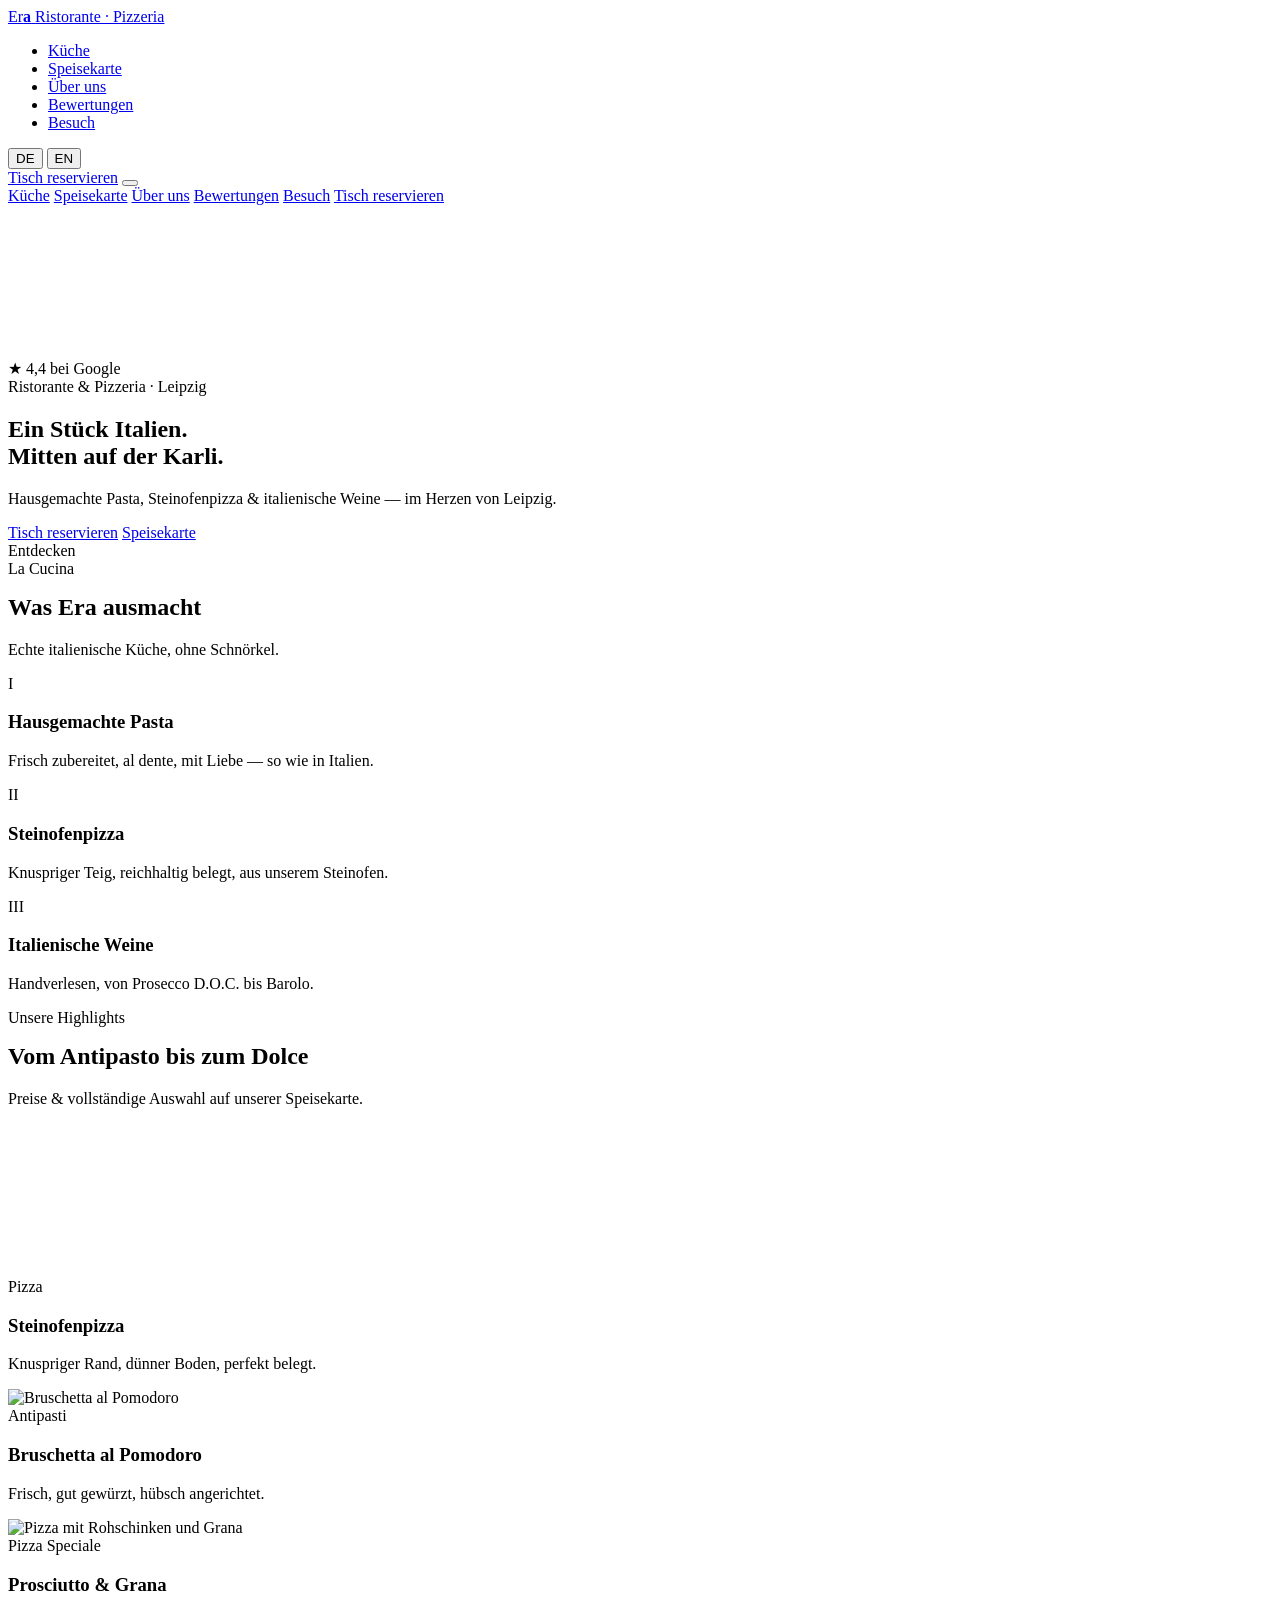
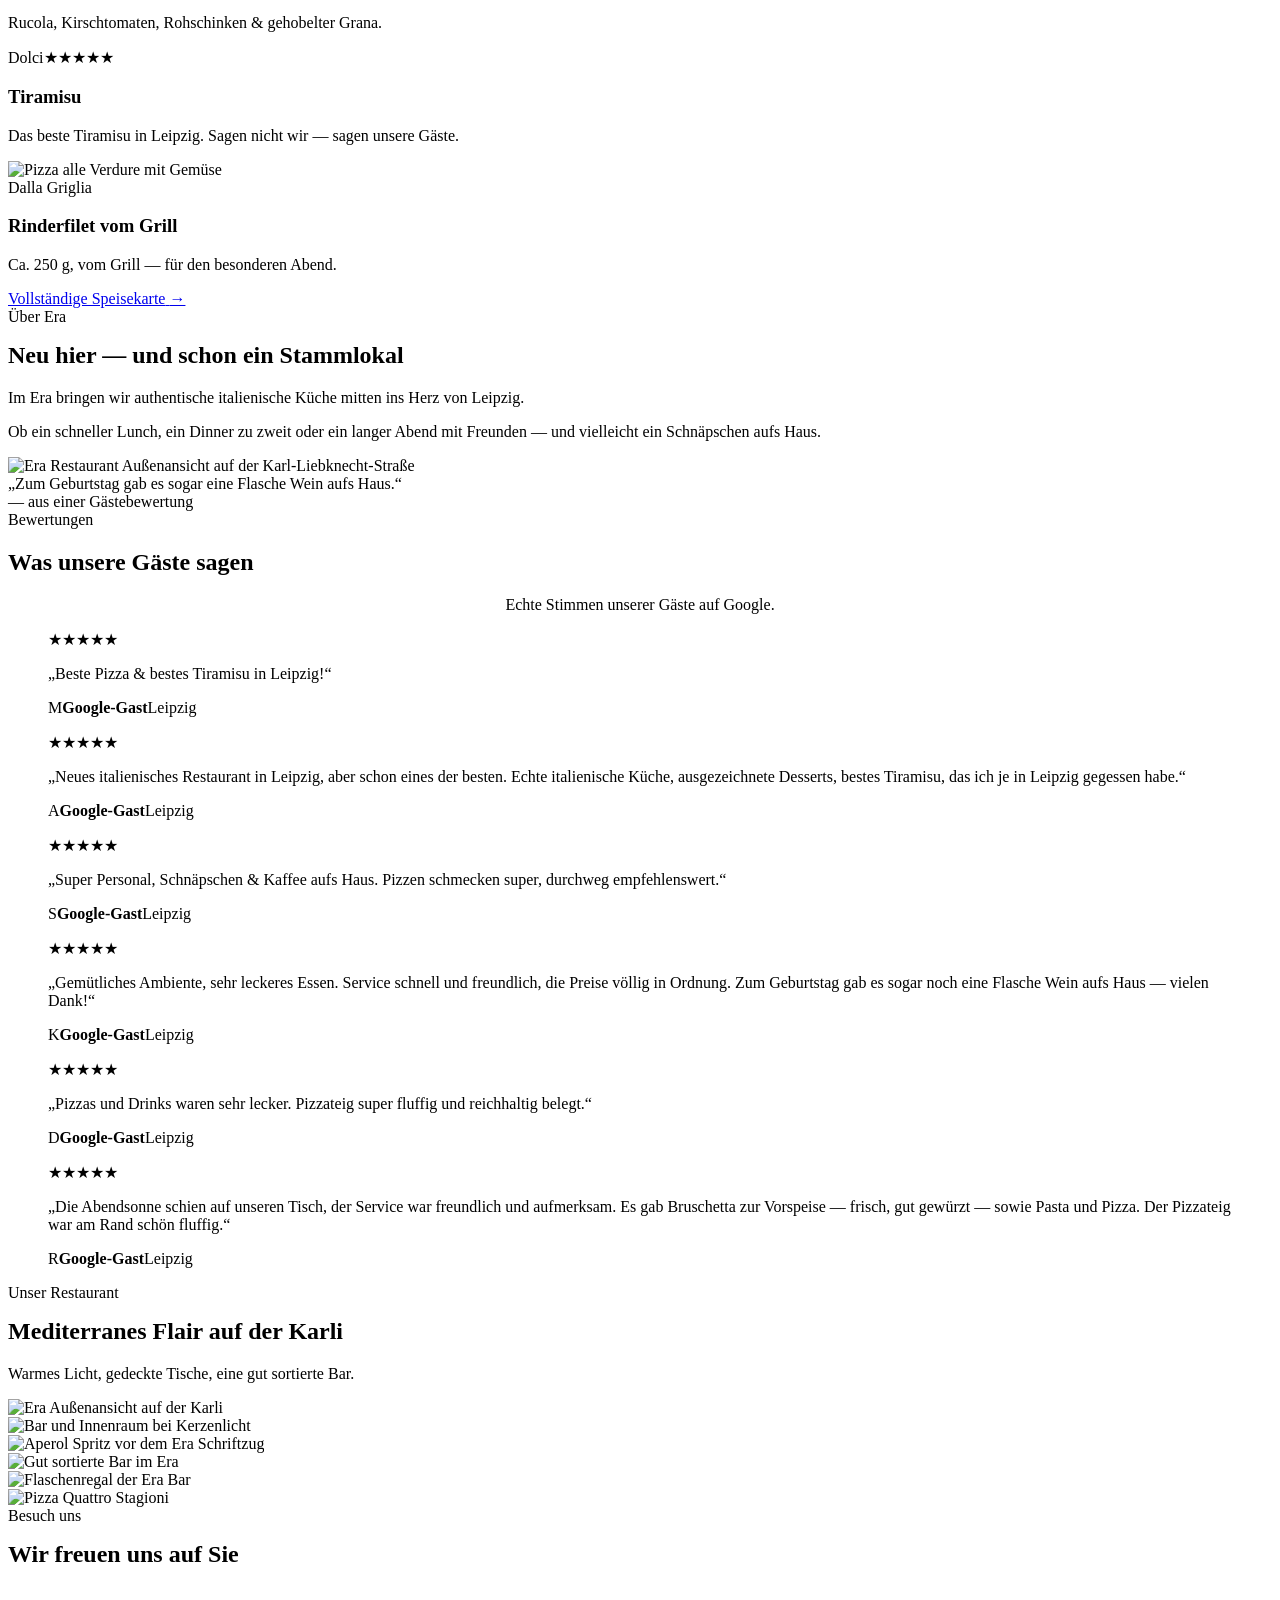
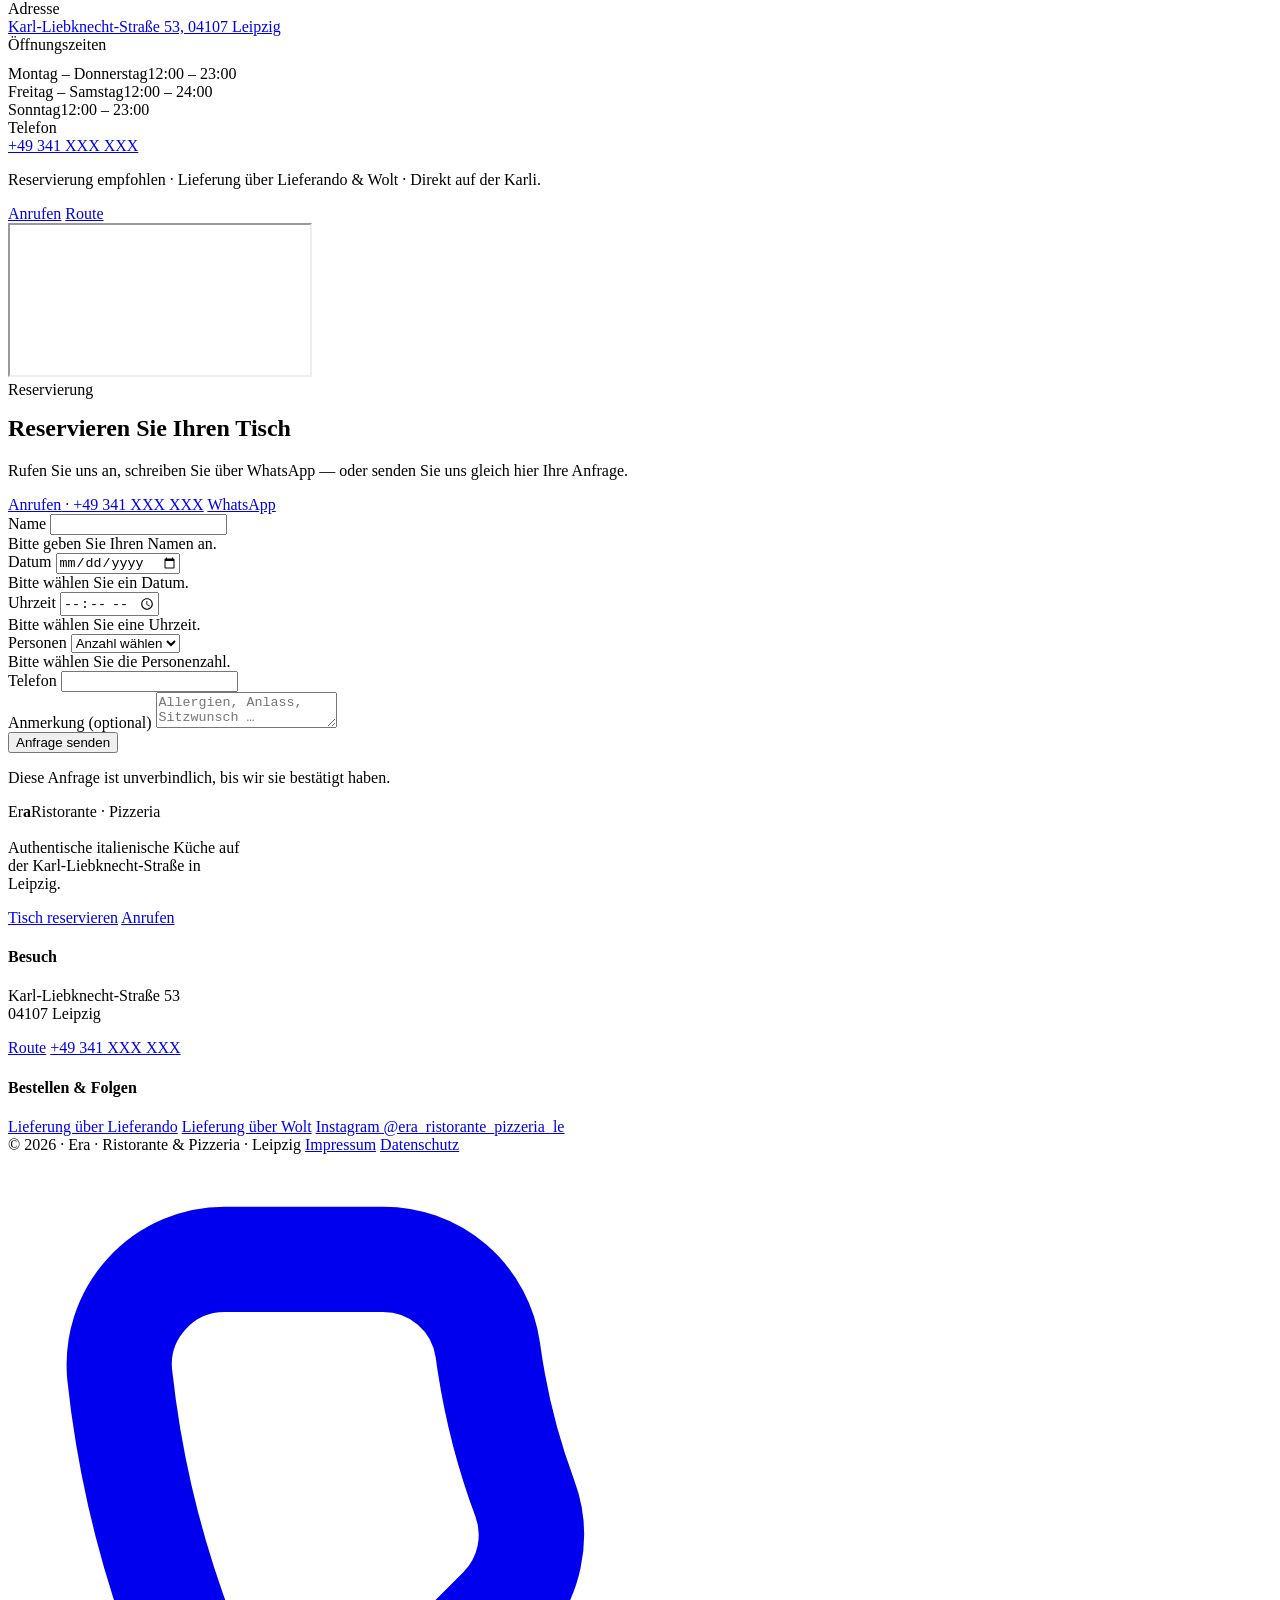
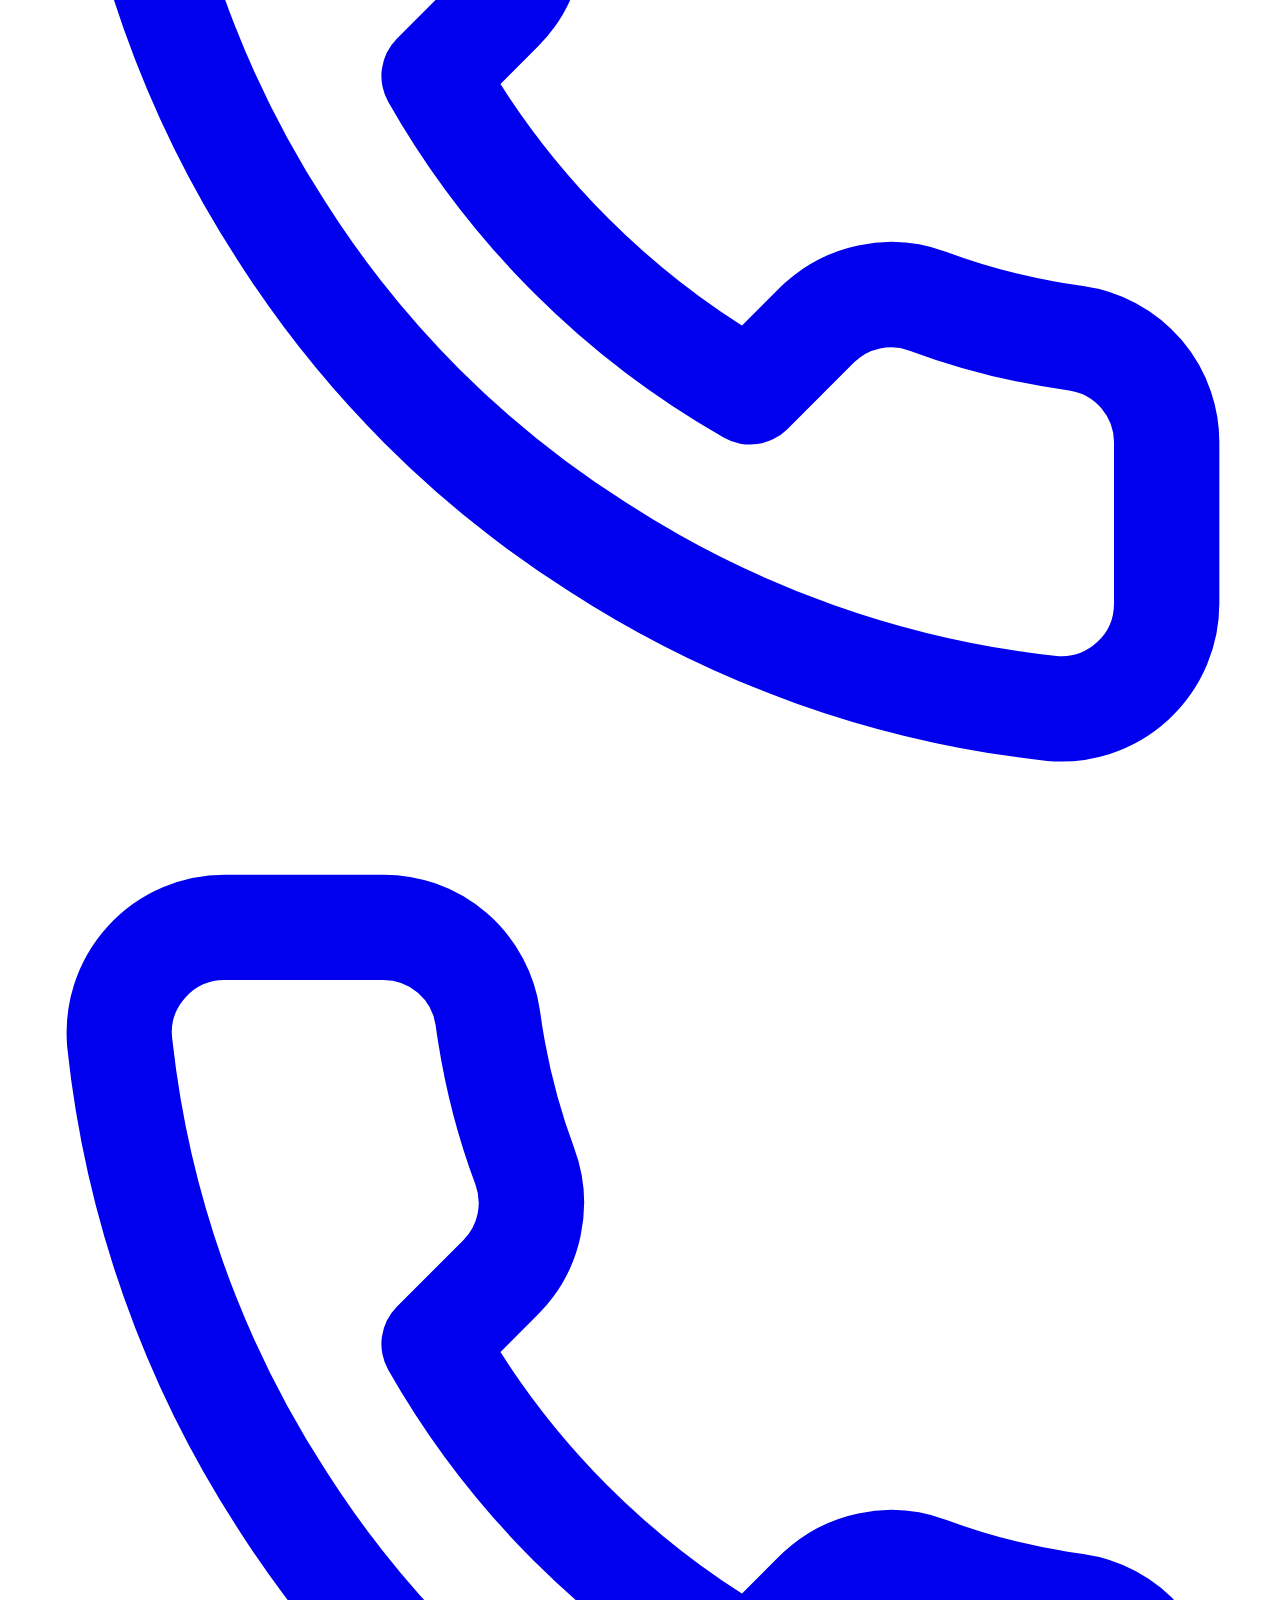
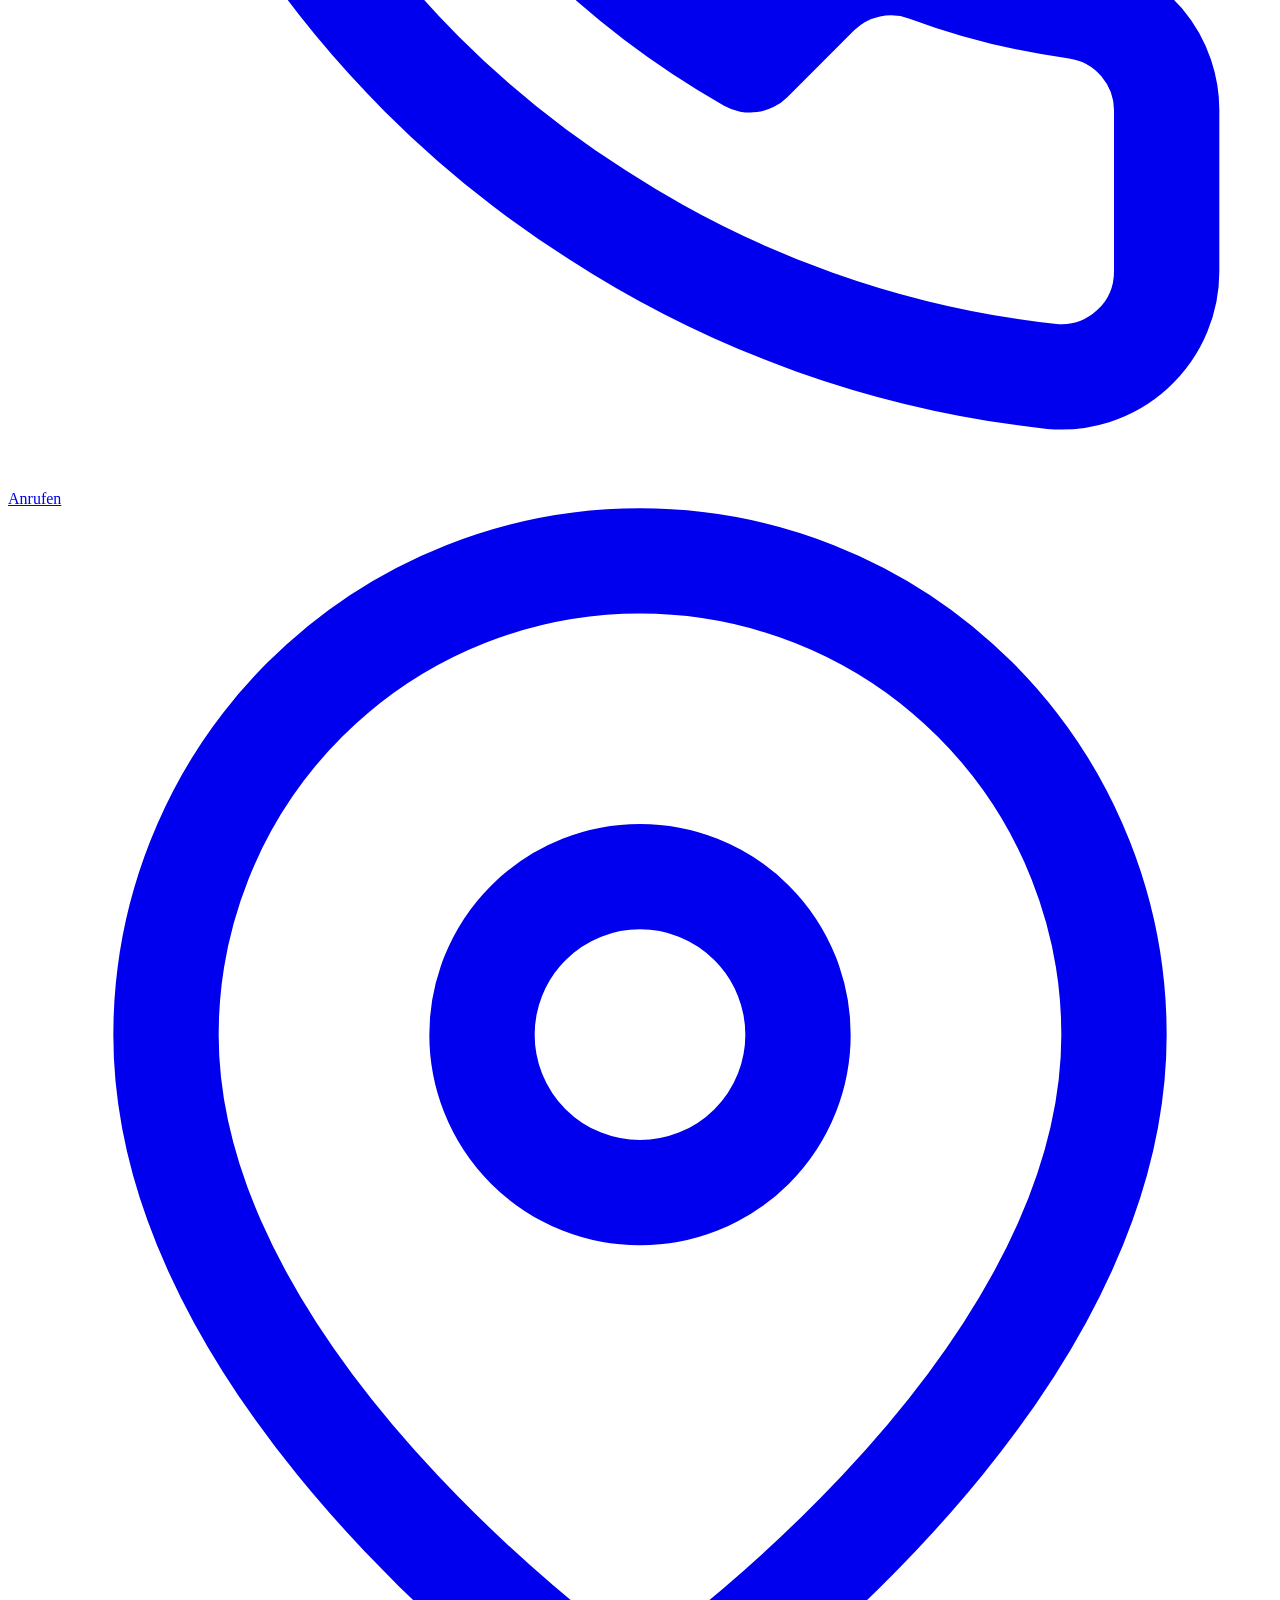
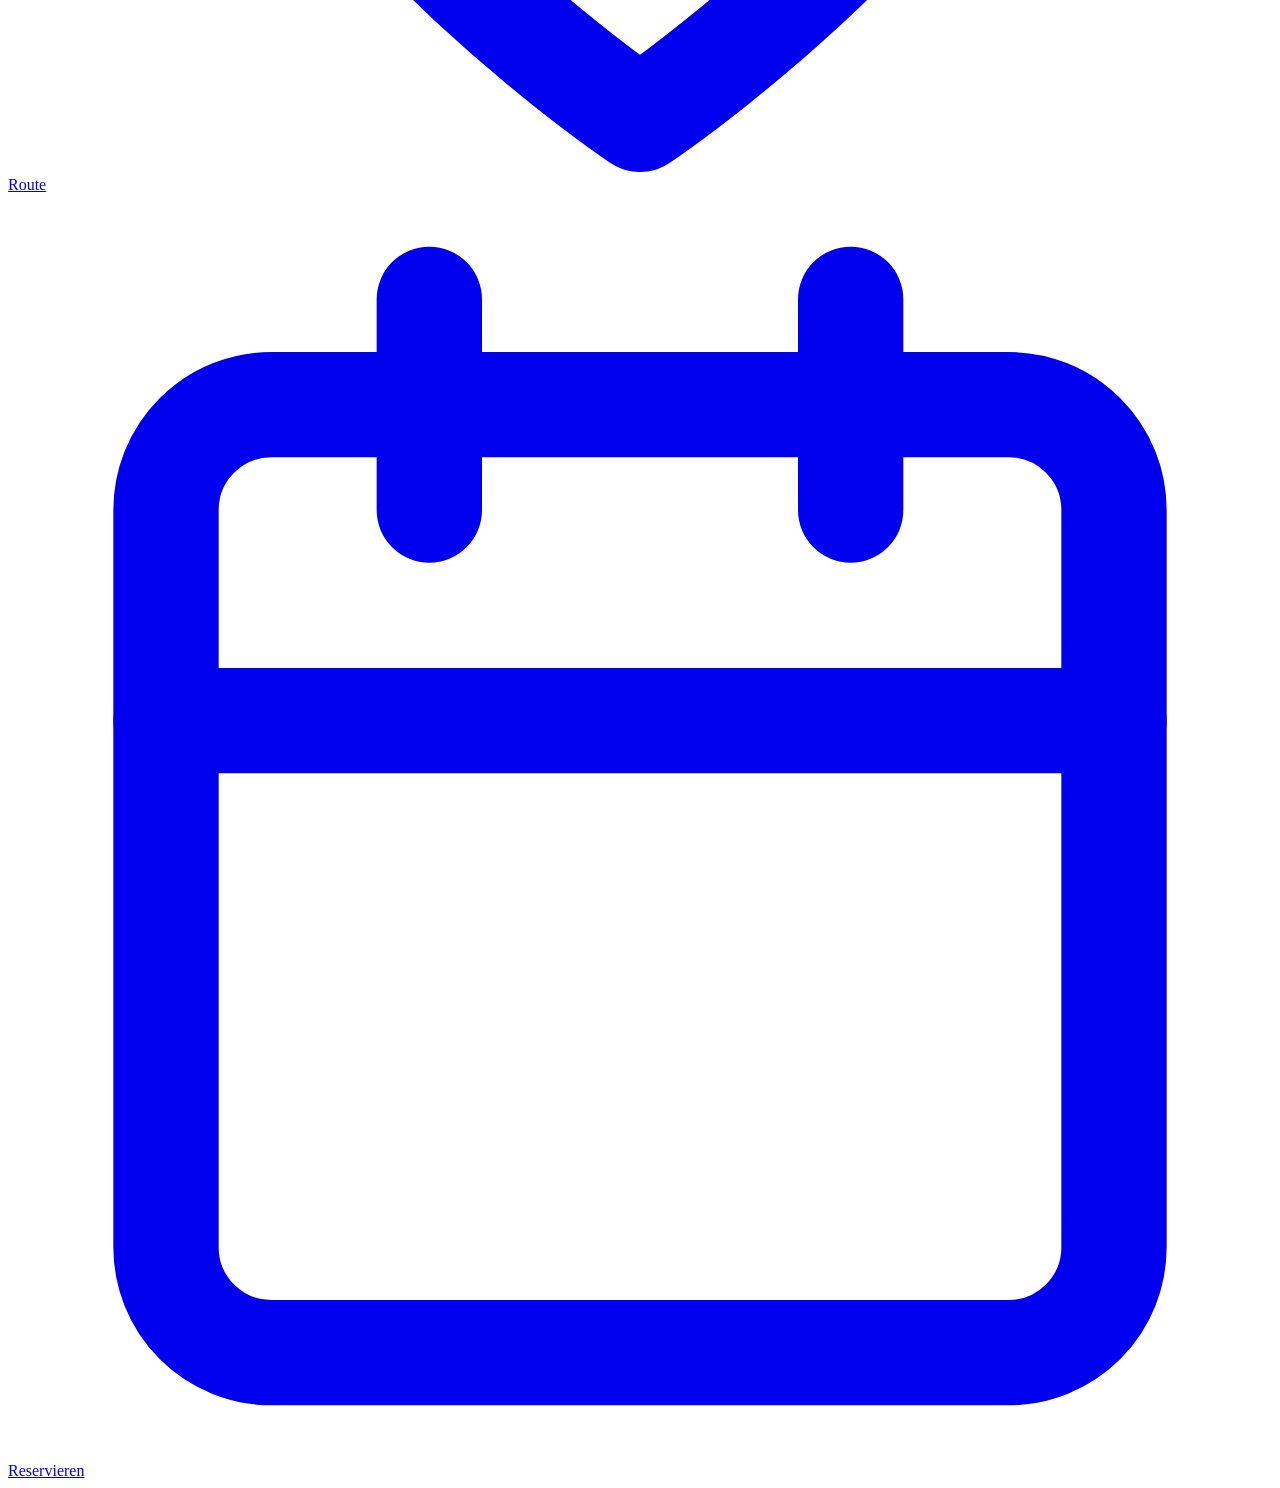
==== index.html @ 5e776ce8 "Add files via upload" ====
<!DOCTYPE html>
<html lang="de">
<head>
<meta charset="UTF-8">
<meta name="viewport" content="width=device-width, initial-scale=1.0">
<title>Era — Ristorante & Pizzeria auf der Karli in Leipzig</title>
<meta name="description" content="Authentische italienische Küche auf der Karl-Liebknecht-Straße in Leipzig. Hausgemachte Pasta, Steinofenpizza, italienische Weine und das beste Tiramisu der Stadt.">
<meta name="keywords" content="Italian Restaurant Leipzig, Pizza Karli Leipzig, Pasta Leipzig, Tiramisu Leipzig, Era Restaurant Leipzig, Ristorante Karl-Liebknecht-Straße">

<!-- Open Graph -->
<meta property="og:type" content="restaurant">
<meta property="og:title" content="Era — Ristorante & Pizzeria auf der Karli in Leipzig">
<meta property="og:description" content="Hausgemachte Pasta, Steinofenpizza & italienische Weine — im Herzen von Leipzig.">
<meta property="og:image" content="assets/hero-pizza.jpg">
<meta property="og:locale" content="de_DE">
<!-- Twitter -->
<meta name="twitter:card" content="summary_large_image">
<meta name="twitter:title" content="Era — Ristorante & Pizzeria · Leipzig">
<meta name="twitter:description" content="Ein Stück Italien. Mitten auf der Karli.">
<meta name="twitter:image" content="assets/hero-pizza.jpg">

<link rel="preconnect" href="https://fonts.googleapis.com">
<link rel="preconnect" href="https://fonts.gstatic.com" crossorigin>
<link href="https://fonts.googleapis.com/css2?family=Cormorant+Garamond:ital,wght@0,400;0,500;0,600;0,700;1,400;1,500;1,600&family=DM+Sans:opsz,wght@9..40,400;9..40,500;9..40,600;9..40,700&display=swap" rel="stylesheet">
<link rel="stylesheet" href="assets/styles.css">

<!-- JSON-LD: Restaurant -->
<script type="application/ld+json">
{
  "@context":"https://schema.org",
  "@type":"Restaurant",
  "name":"Era Restaurant & Pizzeria",
  "servesCuisine":"Italian",
  "image":"assets/hero-pizza.jpg",
  "url":"https://era-restaurant-leipzig.de",
  "address":{
    "@type":"PostalAddress",
    "streetAddress":"Karl-Liebknecht-Straße 53",
    "addressLocality":"Leipzig",
    "postalCode":"04107",
    "addressCountry":"DE"
  },
  "telephone":"+49341XXXXXX",
  "priceRange":"€€"
}
</script>
<!-- TODO: add verified "openingHours" and exact "telephone" to JSON-LD once confirmed -->
</head>
<body>

<!-- ============================ HEADER ============================ -->
<header class="header">
  <a href="#top" class="brand" aria-label="Era — Ristorante & Pizzeria">
    <span class="name">Er<b>a</b></span>
    <span class="sub">Ristorante &middot; Pizzeria</span>
  </a>
  <nav class="nav" aria-label="Hauptnavigation">
    <ul class="nav-links">
      <li><a href="#cucina" data-i18n="nav.kueche">Küche</a></li>
      <li><a href="#highlights" data-i18n="nav.menu">Speisekarte</a></li>
      <li><a href="#about" data-i18n="nav.about">Über uns</a></li>
      <li><a href="#reviews" data-i18n="nav.reviews">Bewertungen</a></li>
      <li><a href="#visit" data-i18n="nav.visit">Besuch</a></li>
    </ul>
  </nav>
  <div class="header-actions">
    <div class="lang-toggle" role="group" aria-label="Sprache / Language">
      <button data-lang="de">DE</button>
      <button data-lang="en">EN</button>
    </div>
    <a href="#reserve" class="btn btn-gold" data-i18n="cta.reserve">Tisch reservieren</a>
    <button class="hamburger" aria-label="Menü öffnen"><span></span><span></span><span></span></button>
  </div>
</header>

<!-- Mobile menu -->
<div class="mobile-menu" id="mobileMenu">
  <a href="#cucina" data-i18n="nav.kueche">Küche</a>
  <a href="#highlights" data-i18n="nav.menu">Speisekarte</a>
  <a href="#about" data-i18n="nav.about">Über uns</a>
  <a href="#reviews" data-i18n="nav.reviews">Bewertungen</a>
  <a href="#visit" data-i18n="nav.visit">Besuch</a>
  <a href="#reserve" class="btn btn-gold mm-cta" data-i18n="cta.reserve">Tisch reservieren</a>
</div>

<!-- ============================ HERO ============================ -->
<section class="hero" id="top">
  <div class="hero-bg"><video src="assets/hero-pizza.mp4" poster="assets/hero-pizza.jpg" autoplay muted loop playsinline preload="auto" aria-label="Steinofenpizza und Wein bei Kerzenlicht im Era Leipzig"></video></div>
  <!-- VERIFY: insert exact Google review count from Maps listing before showing it -->
  <div class="rating-pill"><span class="stars">★</span> <span data-i18n="rating">4,4 bei Google</span></div>
  <div class="hero-inner">
    <span class="eyebrow" data-i18n="hero.eyebrow">Ristorante &amp; Pizzeria · Leipzig</span>
    <h1 data-i18n="hero.title">Ein Stück Italien.<br>Mitten auf der <span class="gold">Karli</span>.</h1>
    <p class="hero-sub" data-i18n="hero.sub">Hausgemachte Pasta, Steinofenpizza &amp; italienische Weine — im Herzen von Leipzig.</p>
    <div class="hero-cta">
      <a href="#reserve" class="btn btn-primary" data-i18n="cta.reserve">Tisch reservieren</a>
      <a href="#highlights" class="btn btn-ghost"><span data-i18n="cta.menu">Speisekarte</span></a>
    </div>
  </div>
  <div class="scroll-hint"><span data-i18n="scroll">Entdecken</span><span class="line"></span></div>
</section>

<!-- ============================ LA CUCINA ============================ -->
<section class="section" id="cucina">
  <div class="wrap">
    <div class="cucina-head">
      <div class="reveal">
        <span class="eyebrow" data-i18n="cucina.eyebrow">La Cucina</span>
        <h2 class="section-title" data-i18n="cucina.title" style="margin-top:1rem;">Was Era ausmacht</h2>
      </div>
      <p class="lead reveal d1" data-i18n="cucina.lead">Echte italienische Küche, ohne Schnörkel.</p>
    </div>
    <div class="pillars">
      <div class="pillar reveal">
        <span class="num">I</span>
        <h3 data-i18n="p1.h">Hausgemachte Pasta</h3>
        <p data-i18n="p1.p">Frisch zubereitet, al dente, mit Liebe — so wie in Italien.</p>
      </div>
      <div class="pillar reveal d1">
        <span class="num">II</span>
        <h3 data-i18n="p2.h">Steinofenpizza</h3>
        <p data-i18n="p2.p">Knuspriger Teig, reichhaltig belegt, aus unserem Steinofen.</p>
      </div>
      <div class="pillar reveal d2">
        <span class="num">III</span>
        <h3 data-i18n="p3.h">Italienische Weine</h3>
        <p data-i18n="p3.p">Handverlesen, von Prosecco D.O.C. bis Barolo.</p>
      </div>
    </div>
  </div>
</section>

<!-- ============================ HIGHLIGHTS ============================ -->
<section class="section dark" id="highlights">
  <div class="wrap">
    <div class="cucina-head">
      <div class="reveal">
        <span class="eyebrow" data-i18n="hl.eyebrow">Unsere Highlights</span>
        <h2 class="section-title" data-i18n="hl.title" style="margin-top:1rem;">Vom Antipasto bis zum Dolce</h2>
      </div>
      <p class="lead reveal d1" data-i18n="hl.note">Preise &amp; vollständige Auswahl auf unserer Speisekarte.</p>
    </div>

    <div class="hl-grid">
      <!-- Feature: stone-oven pizza -->
      <article class="dish feature reveal">
        <video src="assets/pizza-tablecloth.mp4" poster="assets/pizza-tablecloth.jpg" autoplay muted loop playsinline preload="auto" aria-label="Steinofenpizza mit Kirschtomaten"></video>
        <div class="dish-text">
          <span class="tag" data-i18n="d3.t">Pizza</span>
          <h3 data-i18n="d3.h">Steinofenpizza</h3>
          <p data-i18n="d3.p">Knuspriger Rand, dünner Boden, perfekt belegt.</p>
        </div>
      </article>

      <article class="dish reveal">
        <img src="assets/bruschetta.jpg" alt="Bruschetta al Pomodoro" loading="lazy">
        <div class="dish-text">
          <span class="tag" data-i18n="d1.t">Antipasti</span>
          <h3 data-i18n="d1.h">Bruschetta al Pomodoro</h3>
          <p data-i18n="d1.p">Frisch, gut gewürzt, hübsch angerichtet.</p>
        </div>
      </article>

      <article class="dish reveal d1">
        <img src="assets/pizza-prosciutto.jpg" alt="Pizza mit Rohschinken und Grana" loading="lazy">
        <div class="dish-text">
          <span class="tag" data-i18n="d4.t">Pizza Speciale</span>
          <h3 data-i18n="d4.h">Prosciutto &amp; Grana</h3>
          <p data-i18n="d4.p">Rucola, Kirschtomaten, Rohschinken &amp; gehobelter Grana.</p>
        </div>
      </article>

      <!-- Signature: Tiramisu (no photo — editorial card) -->
      <article class="dish signature reveal">
        <div class="sig-top"><span data-i18n="d5.t">Dolci</span><span class="sig-stars">★★★★★</span></div>
        <div>
          <h3 data-i18n="d5.h">Tiramisu</h3>
          <p data-i18n="d5.p">Das beste Tiramisu in Leipzig. Sagen nicht wir — sagen unsere Gäste.</p>
        </div>
      </article>

      <article class="dish reveal d1">
        <img src="assets/pizza-verdure.jpg" alt="Pizza alle Verdure mit Gemüse" loading="lazy">
        <div class="dish-text">
          <span class="tag" data-i18n="d2.t">Dalla Griglia</span>
          <h3 data-i18n="d2.h">Rinderfilet vom Grill</h3>
          <p data-i18n="d2.p">Ca. 250 g, vom Grill — für den besonderen Abend.</p>
        </div>
      </article>
    </div>
    <!-- TODO: replace pizza-verdure image with a real grilled beef-fillet photo for the "Rinderfilet" card -->

    <div class="hl-foot reveal">
      <a href="https://era-restaurant-leipzig.de/speisekarte" target="_blank" rel="noopener noreferrer" class="btn btn-gold">
        <span data-i18n="cta.fullmenu">Vollständige Speisekarte</span>
        <span class="arrow">→</span>
      </a>
    </div>
  </div>
</section>

<!-- ============================ ABOUT ============================ -->
<section class="section olive" id="about">
  <div class="wrap">
    <div class="about-grid">
      <div class="about-copy">
        <span class="eyebrow reveal" data-i18n="about.eyebrow">Über Era</span>
        <h2 class="section-title reveal d1" data-i18n="about.title" style="margin-top:1rem;">Neu hier — und schon ein Stammlokal</h2>
        <p class="first reveal d1" data-i18n="about.p1">Im Era bringen wir authentische italienische Küche mitten ins Herz von Leipzig.</p>
        <p class="reveal d2" data-i18n="about.p2">Ob ein schneller Lunch, ein Dinner zu zweit oder ein langer Abend mit Freunden — und vielleicht ein Schnäpschen aufs Haus.</p>
      </div>
      <div class="about-media reveal d1">
        <img src="assets/facade.jpg" alt="Era Restaurant Außenansicht auf der Karl-Liebknecht-Straße">
        <div class="about-quote">
          <div class="q" data-i18n="about.q">„Zum Geburtstag gab es sogar eine Flasche Wein aufs Haus.“</div>
          <div class="by" data-i18n="about.qby">— aus einer Gästebewertung</div>
        </div>
      </div>
    </div>
  </div>
</section>
<!-- TODO: replace About story with real founder/owner story if client provides one -->

<!-- ============================ REVIEWS ============================ -->
<section class="section" id="reviews">
  <div class="wrap">
    <div class="reviews-head">
      <span class="eyebrow center reveal" data-i18n="rev.eyebrow">Bewertungen</span>
      <h2 class="section-title reveal d1" data-i18n="rev.title">Was unsere Gäste sagen</h2>
      <p class="lead reveal d1" style="text-align:center" data-i18n="rev.lead">Echte Stimmen unserer Gäste auf Google.</p>
    </div>
    <!-- All review text is REAL (from Google research). Do not paraphrase. -->
    <div class="reviews-grid">
      <figure class="review reveal">
        <div class="stars">★★★★★</div>
        <p>„Beste Pizza &amp; bestes Tiramisu in Leipzig!“</p>
        <figcaption class="who"><span class="dot">M</span><span class="meta"><b>Google-Gast</b>Leipzig</span></figcaption>
      </figure>
      <figure class="review reveal d1">
        <div class="stars">★★★★★</div>
        <p>„Neues italienisches Restaurant in Leipzig, aber schon eines der besten. Echte italienische Küche, ausgezeichnete Desserts, bestes Tiramisu, das ich je in Leipzig gegessen habe.“</p>
        <figcaption class="who"><span class="dot">A</span><span class="meta"><b>Google-Gast</b>Leipzig</span></figcaption>
      </figure>
      <figure class="review reveal d2">
        <div class="stars">★★★★★</div>
        <p>„Super Personal, Schnäpschen &amp; Kaffee aufs Haus. Pizzen schmecken super, durchweg empfehlenswert.“</p>
        <figcaption class="who"><span class="dot">S</span><span class="meta"><b>Google-Gast</b>Leipzig</span></figcaption>
      </figure>
      <figure class="review reveal">
        <div class="stars">★★★★★</div>
        <p>„Gemütliches Ambiente, sehr leckeres Essen. Service schnell und freundlich, die Preise völlig in Ordnung. Zum Geburtstag gab es sogar noch eine Flasche Wein aufs Haus — vielen Dank!“</p>
        <figcaption class="who"><span class="dot">K</span><span class="meta"><b>Google-Gast</b>Leipzig</span></figcaption>
      </figure>
      <figure class="review reveal d1">
        <div class="stars">★★★★★</div>
        <p>„Pizzas und Drinks waren sehr lecker. Pizzateig super fluffig und reichhaltig belegt.“</p>
        <figcaption class="who"><span class="dot">D</span><span class="meta"><b>Google-Gast</b>Leipzig</span></figcaption>
      </figure>
      <figure class="review reveal d2">
        <div class="stars">★★★★★</div>
        <p>„Die Abendsonne schien auf unseren Tisch, der Service war freundlich und aufmerksam. Es gab Bruschetta zur Vorspeise — frisch, gut gewürzt — sowie Pasta und Pizza. Der Pizzateig war am Rand schön fluffig.“</p>
        <figcaption class="who"><span class="dot">R</span><span class="meta"><b>Google-Gast</b>Leipzig</span></figcaption>
      </figure>
    </div>
  </div>
</section>

<!-- ============================ GALLERY ============================ -->
<section class="section dark" id="gallery">
  <div class="wrap">
    <div class="gallery-head">
      <div class="reveal">
        <span class="eyebrow" data-i18n="gal.eyebrow">Unser Restaurant</span>
        <h2 class="section-title" data-i18n="gal.title" style="margin-top:1rem;">Mediterranes Flair auf der Karli</h2>
      </div>
      <p class="lead reveal d1" data-i18n="gal.lead">Warmes Licht, gedeckte Tische, eine gut sortierte Bar.</p>
    </div>
    <div class="gallery reveal">
      <div class="gphoto g-h2"><img src="assets/facade.jpg" alt="Era Außenansicht auf der Karli" loading="lazy"></div>
      <div class="gphoto g-w2"><img src="assets/interior-wide.jpg" alt="Bar und Innenraum bei Kerzenlicht" loading="lazy"></div>
      <div class="gphoto"><img src="assets/aperol-era.jpg" alt="Aperol Spritz vor dem Era Schriftzug" loading="lazy"></div>
      <div class="gphoto"><img src="assets/bar-front.jpg" alt="Gut sortierte Bar im Era" loading="lazy"></div>
      <div class="gphoto g-w2"><img src="assets/bar-angle.jpg" alt="Flaschenregal der Era Bar" loading="lazy"></div>
      <div class="gphoto"><img src="assets/pizza-quattro.jpg" alt="Pizza Quattro Stagioni" loading="lazy"></div>
    </div>
  </div>
</section>

<!-- ============================ VISIT ============================ -->
<section class="section olive" id="visit">
  <div class="wrap">
    <div class="visit-grid">
      <div class="visit-info">
        <span class="eyebrow reveal" data-i18n="visit.eyebrow">Besuch uns</span>
        <h2 class="section-title reveal d1" data-i18n="visit.title" style="margin:1rem 0 2rem;">Wir freuen uns auf Sie</h2>

        <div class="row reveal">
          <div class="label" data-i18n="visit.addr">Adresse</div>
          <div class="val"><a href="https://www.google.com/maps/dir/?api=1&destination=Era+Restaurant+Karl-Liebknecht-Stra%C3%9Fe+53+04107+Leipzig" target="_blank" rel="noopener noreferrer">Karl-Liebknecht-Straße 53, 04107 Leipzig</a></div>
        </div>

        <div class="row reveal">
          <div class="label" data-i18n="visit.hours">Öffnungszeiten</div>
          <div class="val" style="margin-top:.7rem">
            <!-- TODO: verify exact opening hours on Google Maps -->
            <div class="hours-line"><span data-i18n="h.mondo">Montag – Donnerstag</span><span>12:00 – 23:00</span></div>
            <div class="hours-line"><span data-i18n="h.frsa">Freitag – Samstag</span><span>12:00 – 24:00</span></div>
            <div class="hours-line"><span data-i18n="h.so">Sonntag</span><span>12:00 – 23:00</span></div>
          </div>
        </div>

        <div class="row reveal">
          <div class="label" data-i18n="visit.phone">Telefon</div>
          <!-- TODO: verify phone number on Google Maps -->
          <div class="val"><a href="tel:+49341XXXXXX">+49 341 XXX XXX</a></div>
        </div>

        <p class="visit-note reveal" data-i18n="visit.note">Reservierung empfohlen · Lieferung über Lieferando &amp; Wolt · Direkt auf der Karli.</p>

        <div class="visit-cta reveal">
          <a href="tel:+49341XXXXXX" class="btn btn-gold"><span data-i18n="cta.call">Anrufen</span></a>
          <a href="https://www.google.com/maps/dir/?api=1&destination=Era+Restaurant+Karl-Liebknecht-Stra%C3%9Fe+53+04107+Leipzig" target="_blank" rel="noopener noreferrer" class="btn btn-ghost"><span data-i18n="cta.route">Route</span></a>
        </div>
      </div>

      <div class="map-card reveal d1">
        <iframe
          src="https://maps.google.com/maps?q=Era+Restaurant+Karl-Liebknecht-Stra%C3%9Fe+53+04107+Leipzig&output=embed"
          title="Era Restaurant — Karl-Liebknecht-Straße 53, Leipzig"
          allowfullscreen loading="lazy" referrerpolicy="no-referrer-when-downgrade"></iframe>
      </div>
    </div>
  </div>
</section>

<!-- ============================ RESERVE ============================ -->
<section class="section reserve" id="reserve">
  <div class="wrap">
    <div class="reserve-grid">
      <div class="reserve-copy">
        <span class="eyebrow reveal" data-i18n="res.eyebrow">Reservierung</span>
        <h2 class="section-title reveal d1" data-i18n="res.title" style="margin-top:1rem;">Reservieren Sie Ihren Tisch</h2>
        <p class="lead reveal d1" style="margin-top:1.2rem" data-i18n="res.lead">Rufen Sie uns an, schreiben Sie über WhatsApp — oder senden Sie uns gleich hier Ihre Anfrage.</p>
        <div class="reserve-quick reveal d2">
          <!-- TODO: verify phone number -->
          <a href="tel:+49341XXXXXX" class="btn btn-ghost"><span data-i18n="cta.call">Anrufen</span> · +49 341 XXX XXX</a>
          <!-- TODO: verify WhatsApp number -->
          <a href="https://wa.me/49341XXXXXX?text=Hallo%2C%20ich%20m%C3%B6chte%20gerne%20einen%20Tisch%20reservieren." target="_blank" rel="noopener noreferrer" class="btn btn-ghost">WhatsApp</a>
        </div>
      </div>

      <form class="res reveal d1" id="res-form" novalidate>
        <div class="field">
          <label for="r-name" data-i18n="f.name">Name</label>
          <input id="r-name" name="name" type="text" autocomplete="name">
          <div class="err" data-i18n="f.err.name">Bitte geben Sie Ihren Namen an.</div>
        </div>
        <div class="f-row">
          <div class="field">
            <label for="r-date" data-i18n="f.date">Datum</label>
            <input id="r-date" name="date" type="date">
            <div class="err" data-i18n="f.err.date">Bitte wählen Sie ein Datum.</div>
          </div>
          <div class="field">
            <label for="r-time" data-i18n="f.time">Uhrzeit</label>
            <input id="r-time" name="time" type="time" step="900">
            <div class="err" data-i18n="f.err.time">Bitte wählen Sie eine Uhrzeit.</div>
          </div>
        </div>
        <div class="f-row">
          <div class="field">
            <label for="r-guests" data-i18n="f.guests">Personen</label>
            <select id="r-guests" name="guests">
              <option value="" data-i18n="f.guests.ph">Anzahl wählen</option>
              <option>1</option><option>2</option><option>3</option><option>4</option>
              <option>5</option><option>6</option><option>7</option><option>8</option>
              <option value="9+">9+</option>
            </select>
            <div class="err" data-i18n="f.err.guests">Bitte wählen Sie die Personenzahl.</div>
          </div>
          <div class="field">
            <label for="r-phone" data-i18n="f.phone">Telefon</label>
            <input id="r-phone" name="phone" type="tel" autocomplete="tel">
          </div>
        </div>
        <div class="field">
          <label for="r-note" data-i18n="f.note">Anmerkung (optional)</label>
          <textarea id="r-note" name="note" rows="2" data-i18n-ph="f.note.ph" placeholder="Allergien, Anlass, Sitzwunsch …"></textarea>
        </div>
        <button type="submit" class="btn btn-primary" data-i18n="f.submit">Anfrage senden</button>
        <p class="form-note" data-i18n="res.formnote">Diese Anfrage ist unverbindlich, bis wir sie bestätigt haben.</p>
      </form>
    </div>
  </div>
</section>

<!-- ============================ FOOTER ============================ -->
<footer class="footer" id="footer">
  <div class="wrap">
    <div class="footer-top">
      <div class="footer-col">
        <div class="brand"><span class="name">Er<b>a</b></span><span class="sub">Ristorante &middot; Pizzeria</span></div>
        <p style="margin-top:1.1rem;max-width:30ch" data-i18n="foot.tag">Authentische italienische Küche auf der Karl-Liebknecht-Straße in Leipzig.</p>
        <div class="foot-cta">
          <a href="#reserve" class="btn btn-gold" data-i18n="cta.reserve">Tisch reservieren</a>
          <a href="tel:+49341XXXXXX" class="btn btn-ghost"><span data-i18n="cta.call">Anrufen</span></a>
        </div>
      </div>
      <div class="footer-col">
        <h4 data-i18n="foot.visit">Besuch</h4>
        <p>Karl-Liebknecht-Straße 53<br>04107 Leipzig</p>
        <a href="https://www.google.com/maps/dir/?api=1&destination=Era+Restaurant+Karl-Liebknecht-Stra%C3%9Fe+53+04107+Leipzig" target="_blank" rel="noopener noreferrer" data-i18n="cta.route">Route</a>
        <!-- TODO: verify phone -->
        <a href="tel:+49341XXXXXX">+49 341 XXX XXX</a>
      </div>
      <div class="footer-col">
        <h4 data-i18n="foot.order">Bestellen & Folgen</h4>
        <a href="https://www.lieferando.de/speisekarte/era-restaurant" target="_blank" rel="noopener noreferrer" data-i18n="foot.deliv1">Lieferung über Lieferando</a>
        <!-- TODO: verify exact Era Wolt link -->
        <a href="https://wolt.com/de/deu/leipzig" target="_blank" rel="noopener noreferrer" data-i18n="foot.deliv2">Lieferung über Wolt</a>
        <a href="https://instagram.com/era_ristorante_pizzeria_le" target="_blank" rel="noopener noreferrer">Instagram @era_ristorante_pizzeria_le</a>
      </div>
    </div>
    <div class="footer-bottom">
      <span>© <span id="year">2026</span> · <span data-i18n="foot.rights">Era · Ristorante &amp; Pizzeria · Leipzig</span></span>
      <span>
        <!-- TODO: link real Impressum & Datenschutz pages -->
        <a href="#" data-i18n="foot.imprint">Impressum</a>
        <a href="#" data-i18n="foot.privacy">Datenschutz</a>
      </span>
    </div>
  </div>
</footer>

<!-- Floating phone (desktop) -->
<!-- TODO: verify phone -->
<a href="tel:+49341XXXXXX" class="fab" aria-label="Anrufen" data-i18n-al="cta.call">
  <svg viewBox="0 0 24 24" fill="none" stroke="currentColor" stroke-width="2" stroke-linecap="round" stroke-linejoin="round"><path d="M22 16.92v3a2 2 0 0 1-2.18 2 19.79 19.79 0 0 1-8.63-3.07 19.5 19.5 0 0 1-6-6 19.79 19.79 0 0 1-3.07-8.67A2 2 0 0 1 4.11 2h3a2 2 0 0 1 2 1.72c.13.96.36 1.9.7 2.81a2 2 0 0 1-.45 2.11L8.09 9.91a16 16 0 0 0 6 6l1.27-1.27a2 2 0 0 1 2.11-.45c.91.34 1.85.57 2.81.7A2 2 0 0 1 22 16.92z"/></svg>
</a>

<!-- Mobile action bar -->
<nav class="mobile-bar" aria-label="Schnellaktionen">
  <a href="tel:+49341XXXXXX">
    <svg viewBox="0 0 24 24" fill="none" stroke="currentColor" stroke-width="2" stroke-linecap="round" stroke-linejoin="round"><path d="M22 16.92v3a2 2 0 0 1-2.18 2 19.79 19.79 0 0 1-8.63-3.07 19.5 19.5 0 0 1-6-6 19.79 19.79 0 0 1-3.07-8.67A2 2 0 0 1 4.11 2h3a2 2 0 0 1 2 1.72c.13.96.36 1.9.7 2.81a2 2 0 0 1-.45 2.11L8.09 9.91a16 16 0 0 0 6 6l1.27-1.27a2 2 0 0 1 2.11-.45c.91.34 1.85.57 2.81.7A2 2 0 0 1 22 16.92z"/></svg>
    <span data-i18n="cta.call">Anrufen</span>
  </a>
  <a href="https://www.google.com/maps/dir/?api=1&destination=Era+Restaurant+Karl-Liebknecht-Stra%C3%9Fe+53+04107+Leipzig" target="_blank" rel="noopener noreferrer">
    <svg viewBox="0 0 24 24" fill="none" stroke="currentColor" stroke-width="2" stroke-linecap="round" stroke-linejoin="round"><path d="M21 10c0 7-9 13-9 13s-9-6-9-13a9 9 0 0 1 18 0z"/><circle cx="12" cy="10" r="3"/></svg>
    <span data-i18n="cta.route">Route</span>
  </a>
  <a href="#reserve" class="accent">
    <svg viewBox="0 0 24 24" fill="none" stroke="currentColor" stroke-width="2" stroke-linecap="round" stroke-linejoin="round"><rect x="3" y="4" width="18" height="18" rx="2"/><path d="M16 2v4M8 2v4M3 10h18"/></svg>
    <span data-i18n="cta.reserveShort">Reservieren</span>
  </a>
</nav>

<script src="assets/app.js"></script>
<script>document.getElementById("year").textContent=new Date().getFullYear();</script>
</body>
</html>
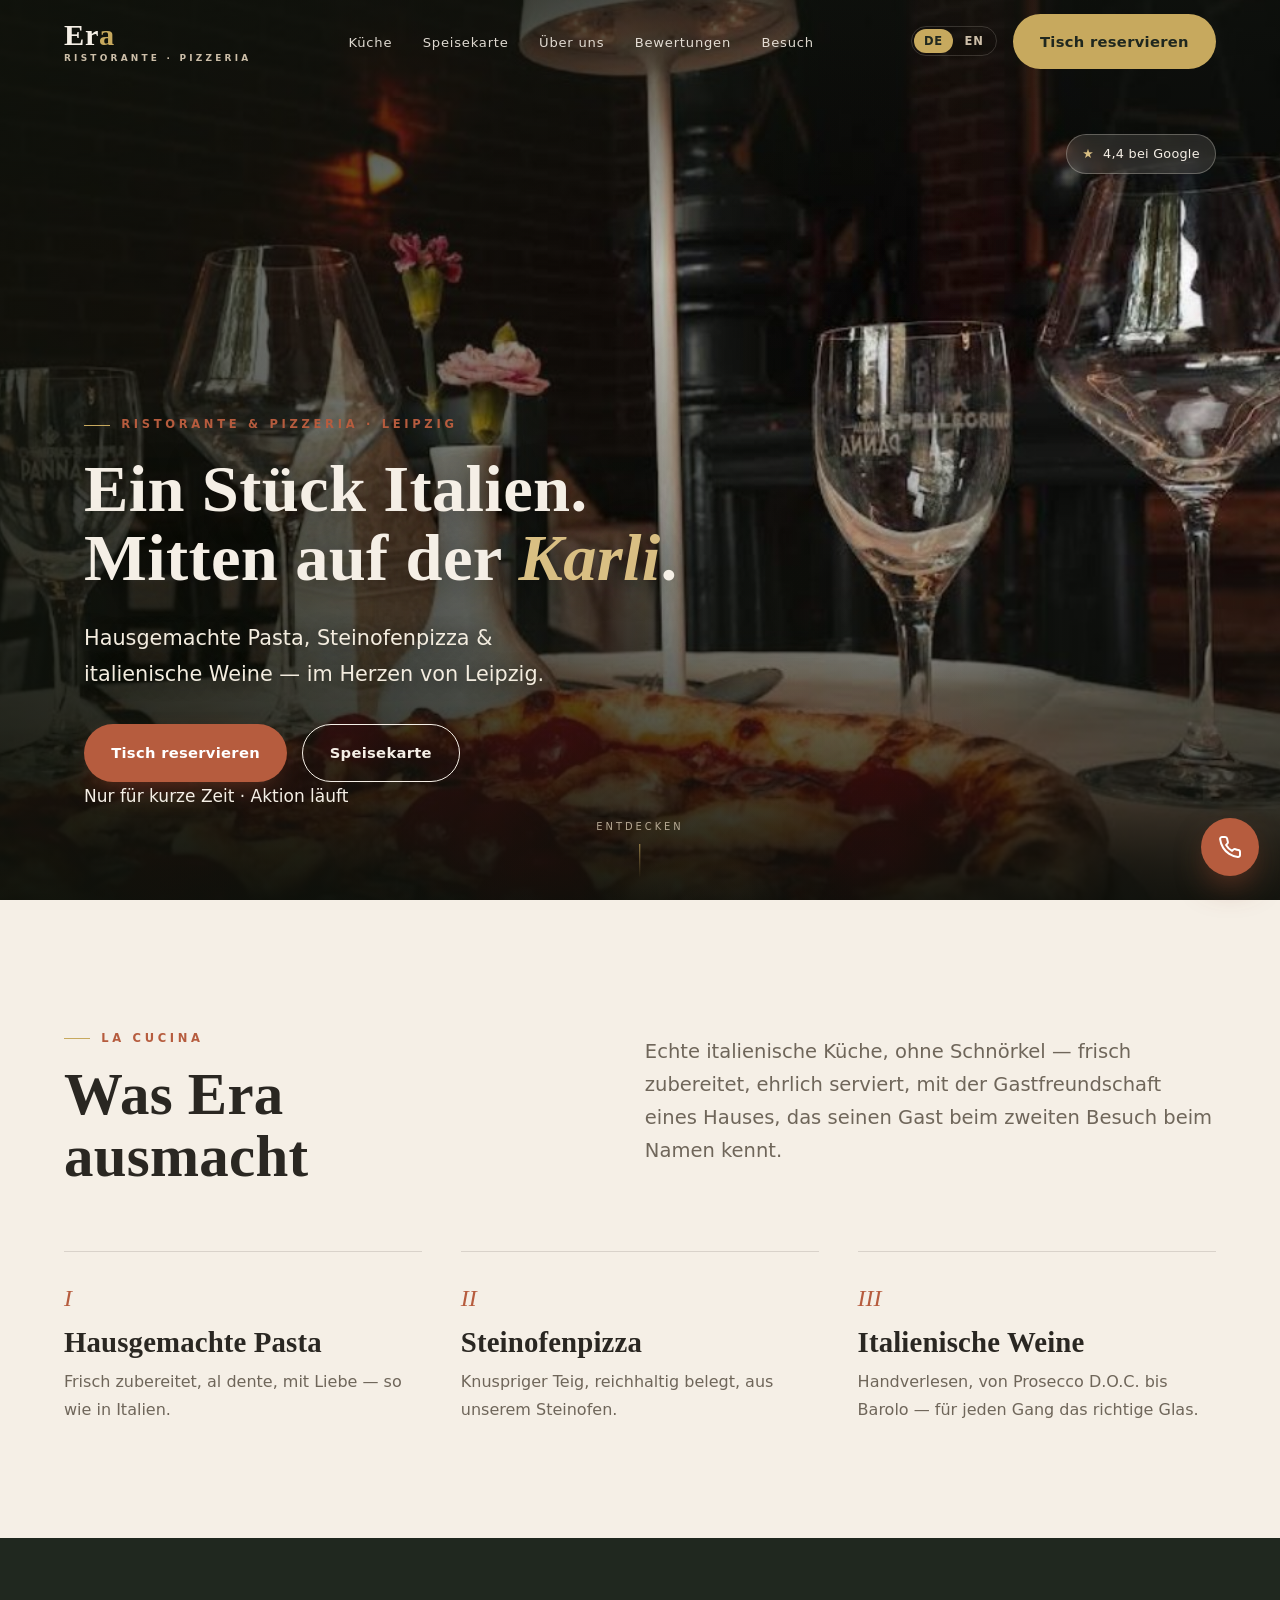
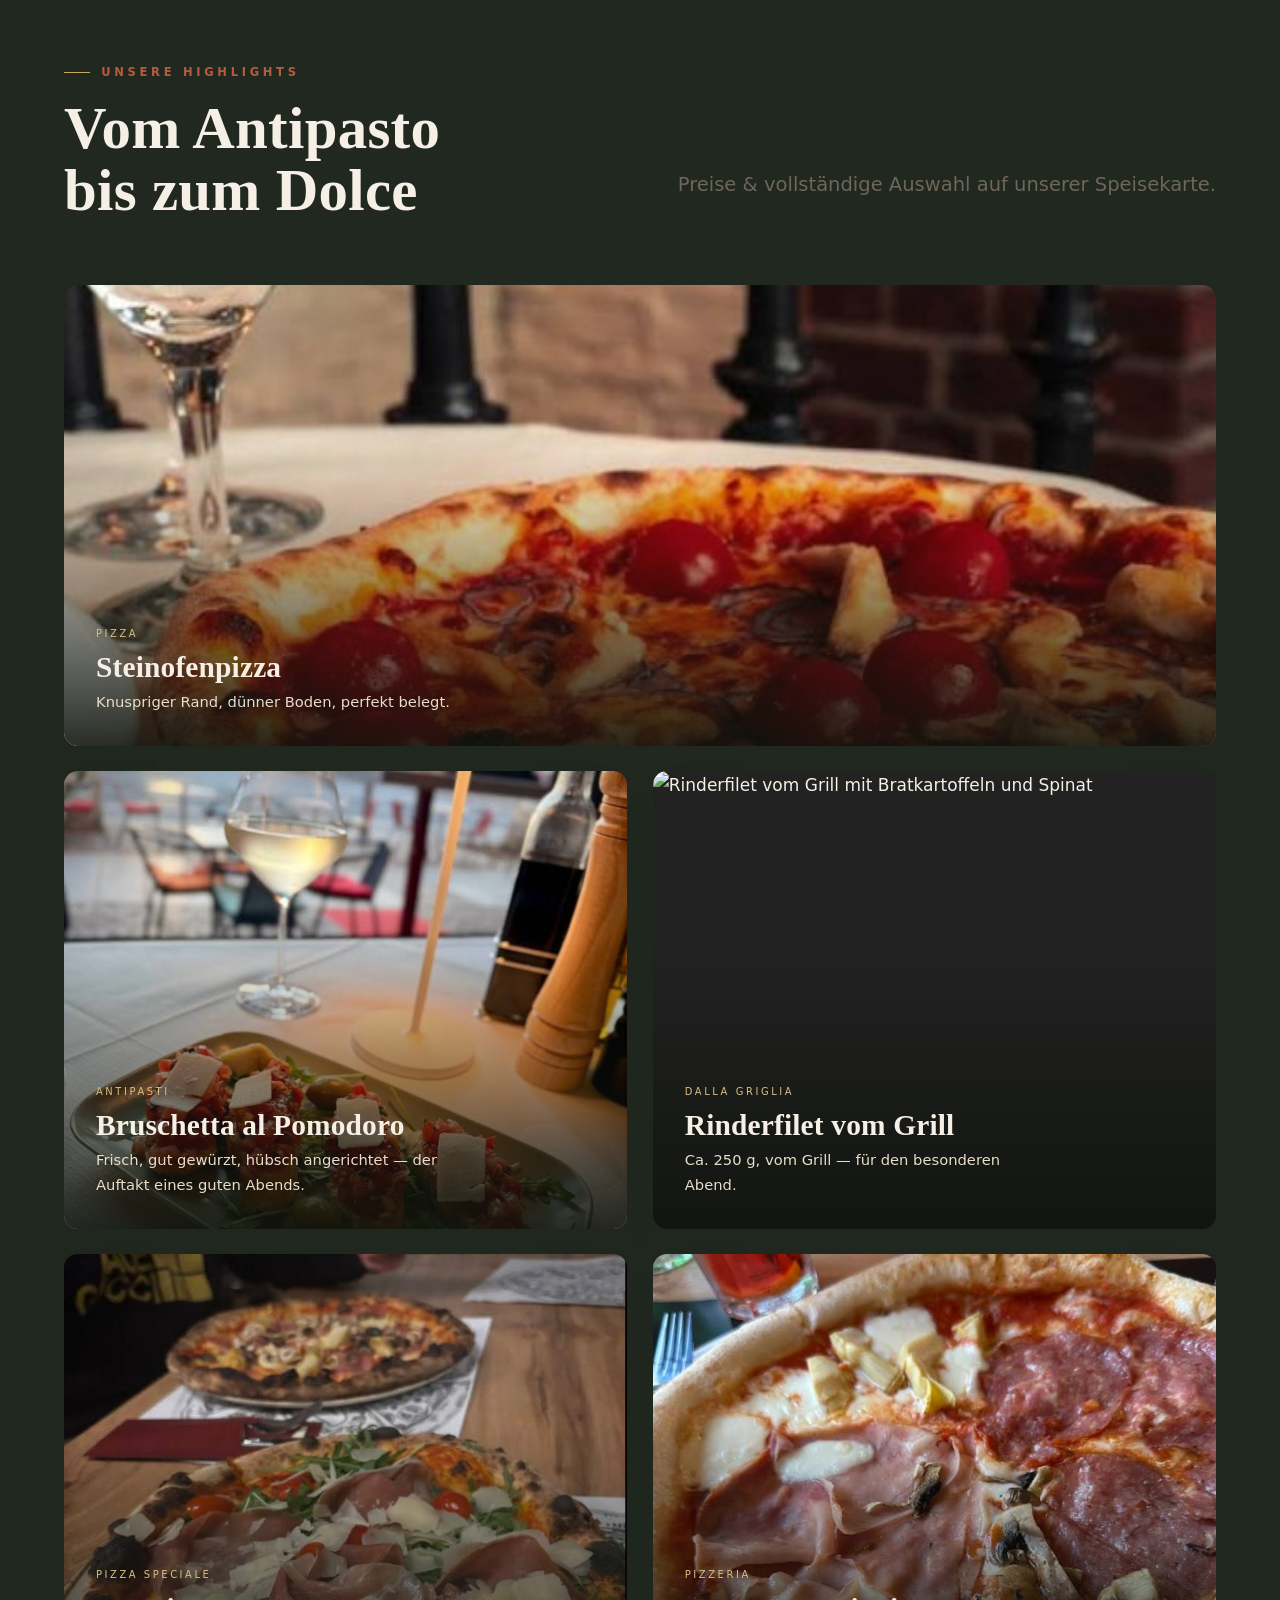
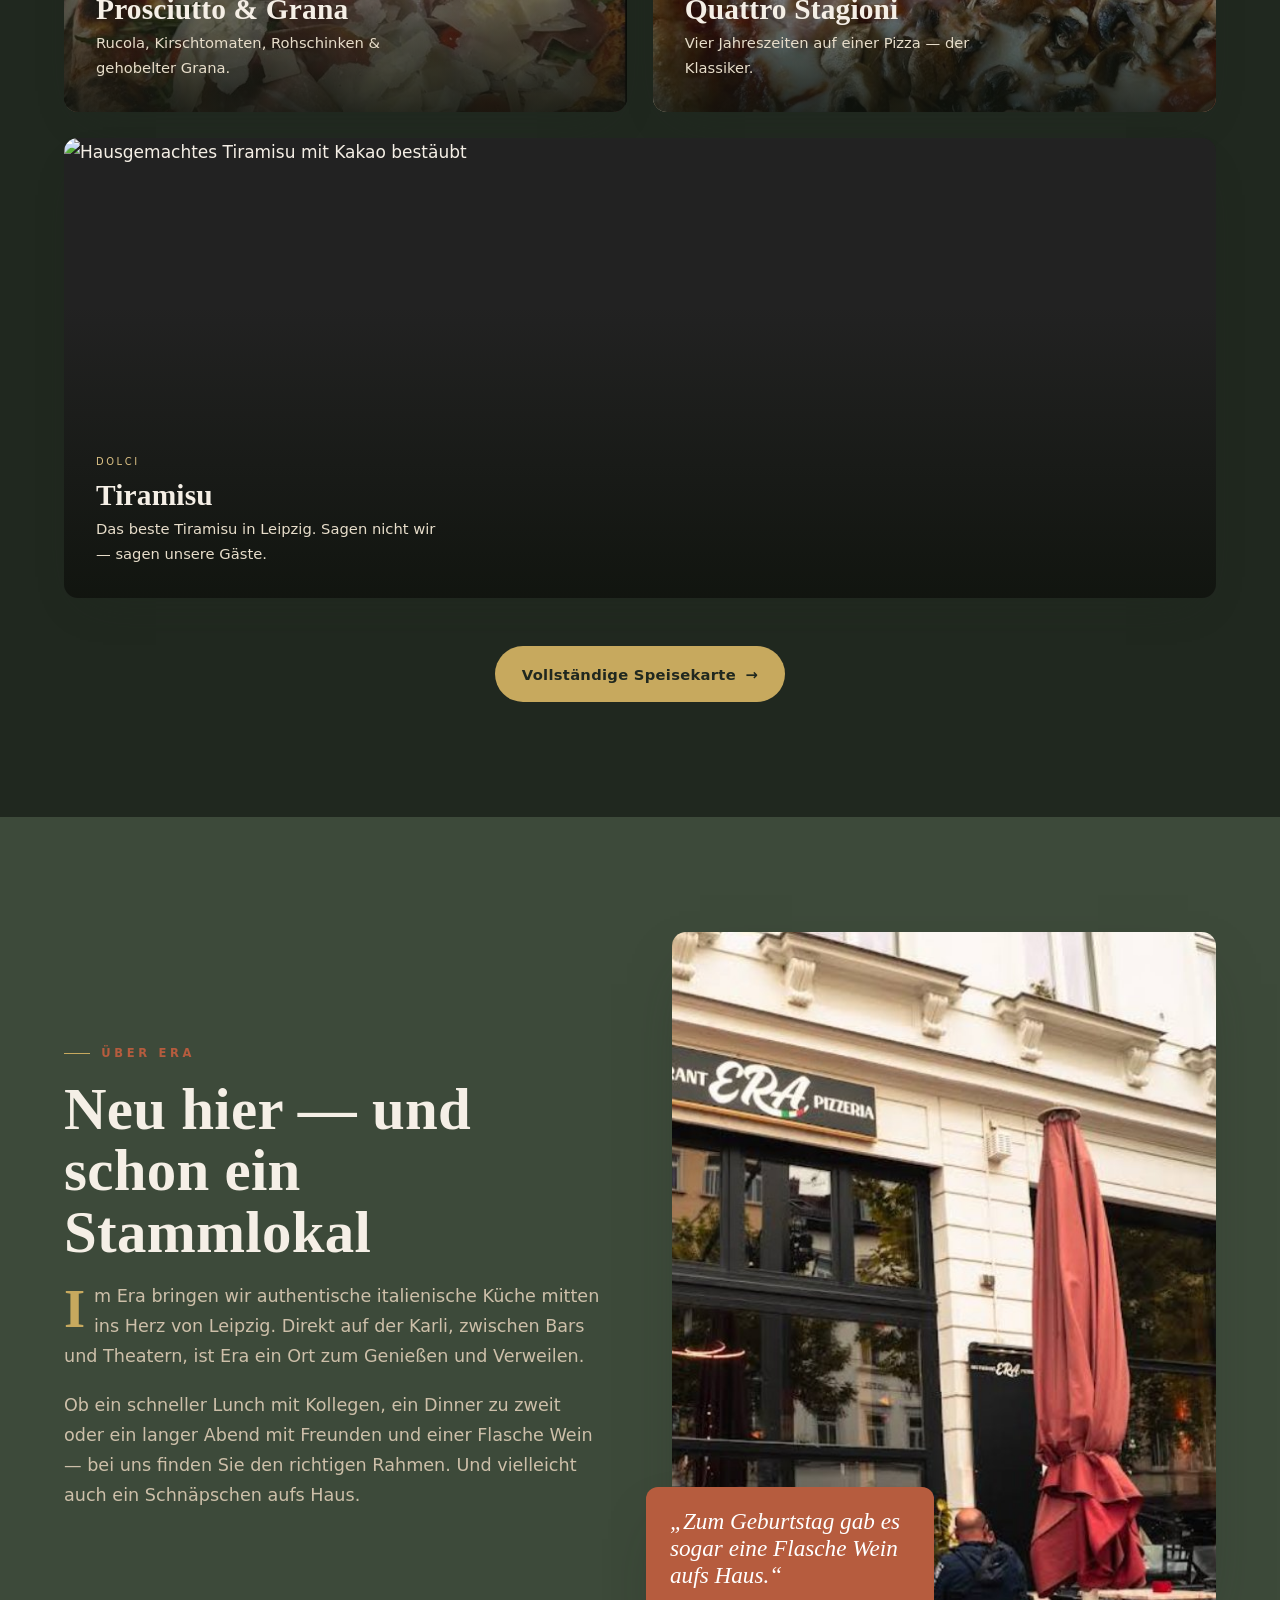
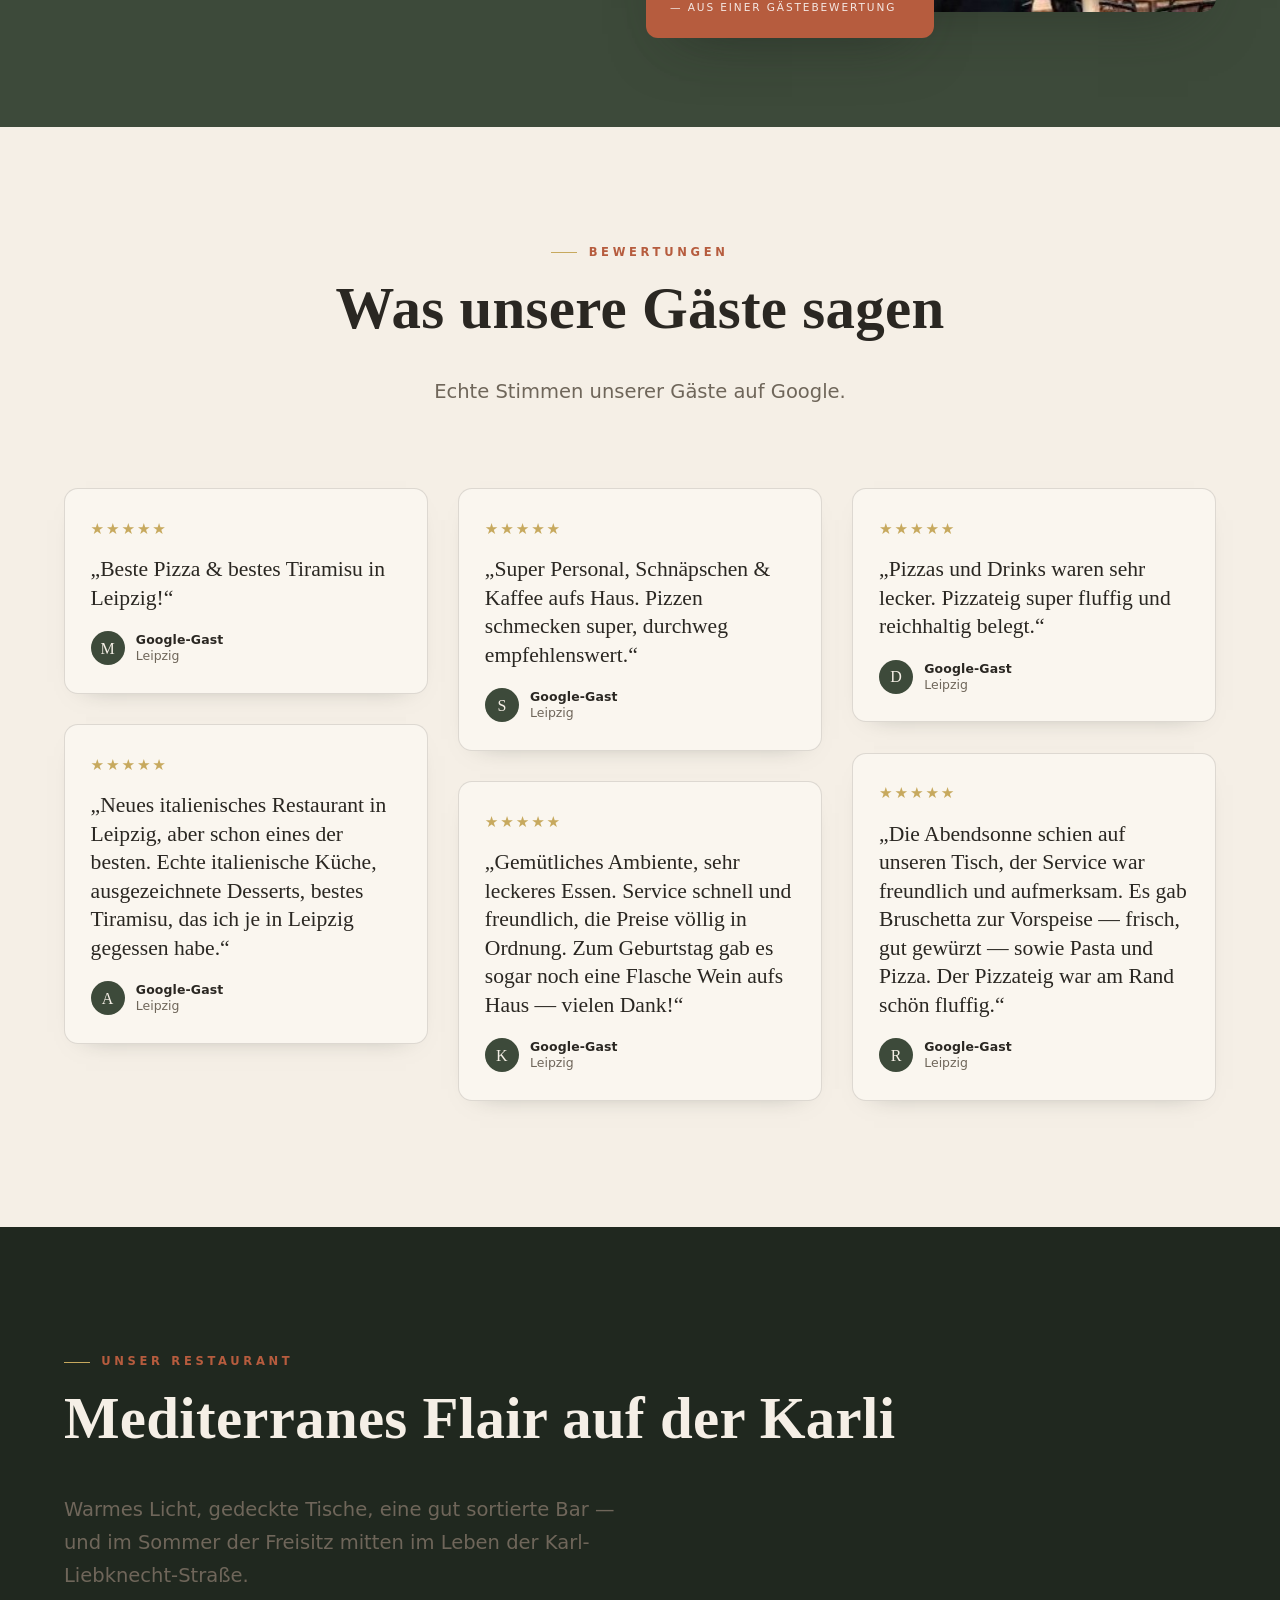
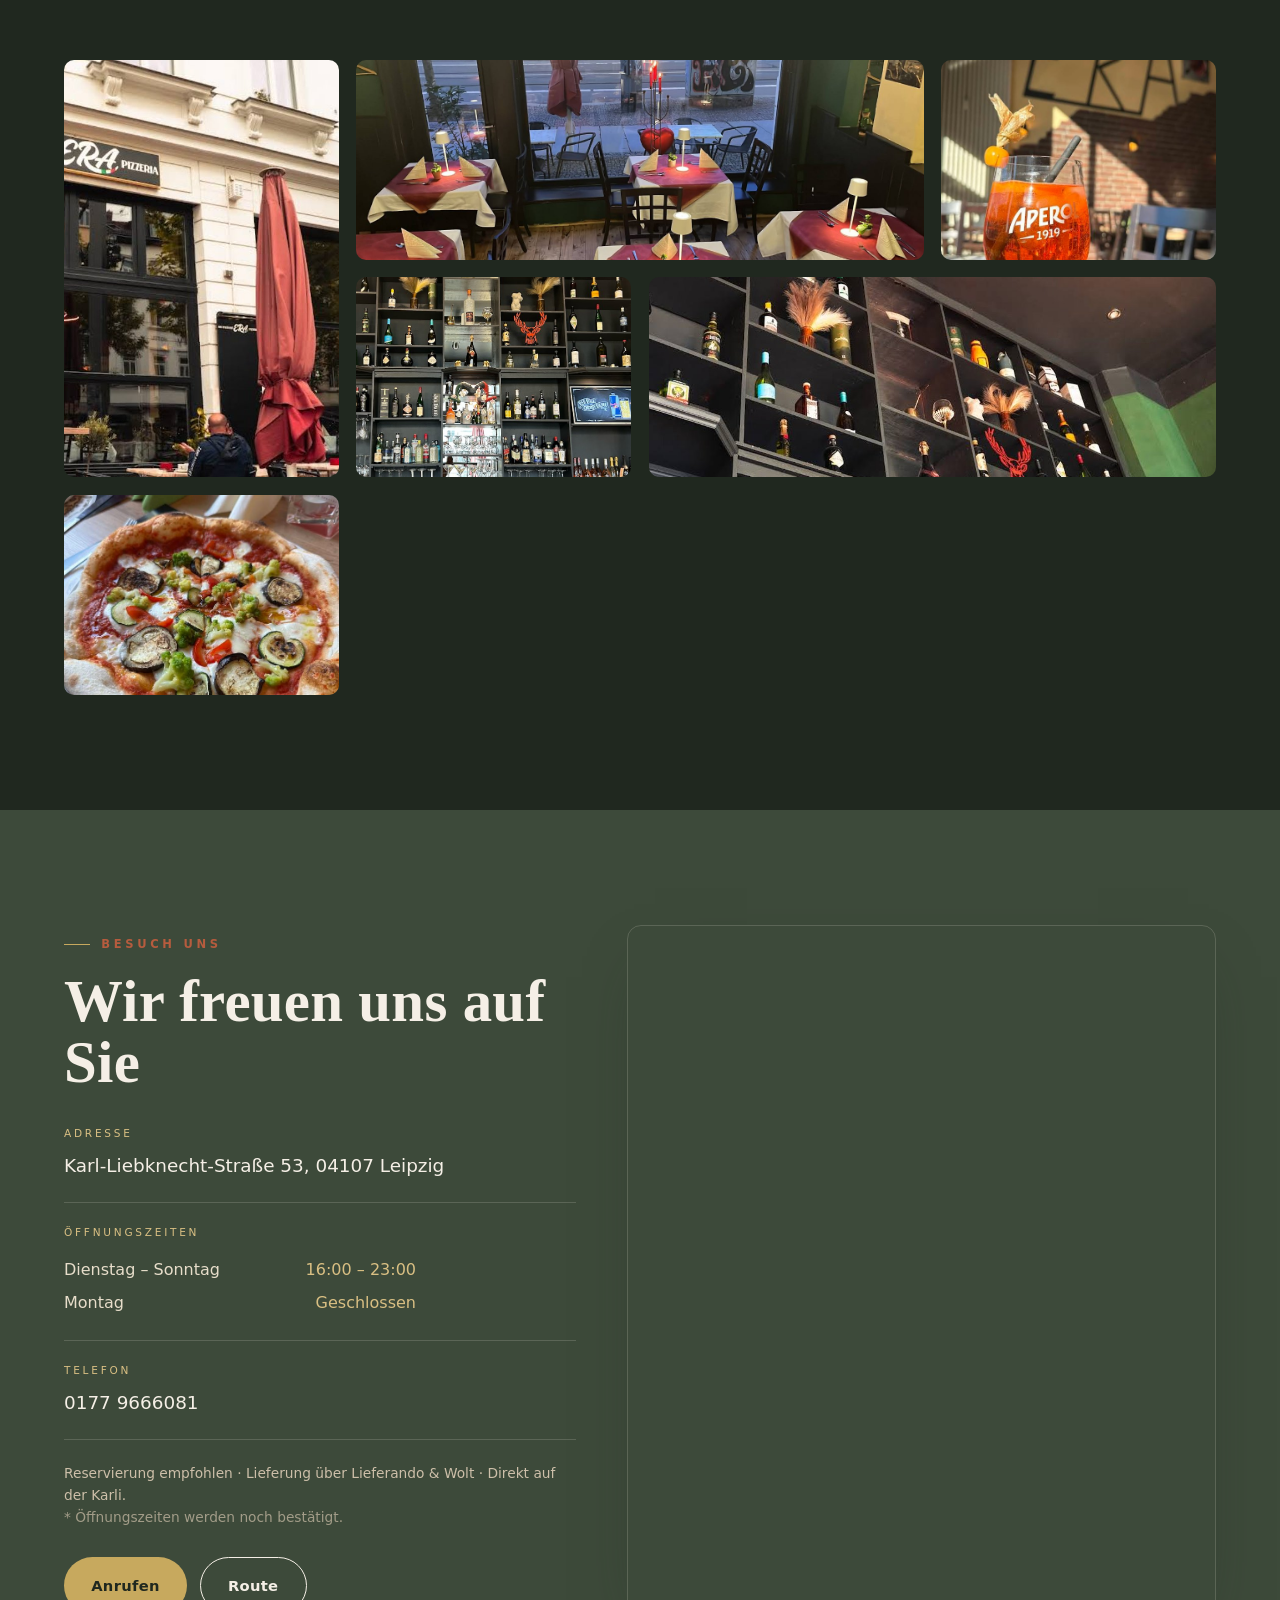
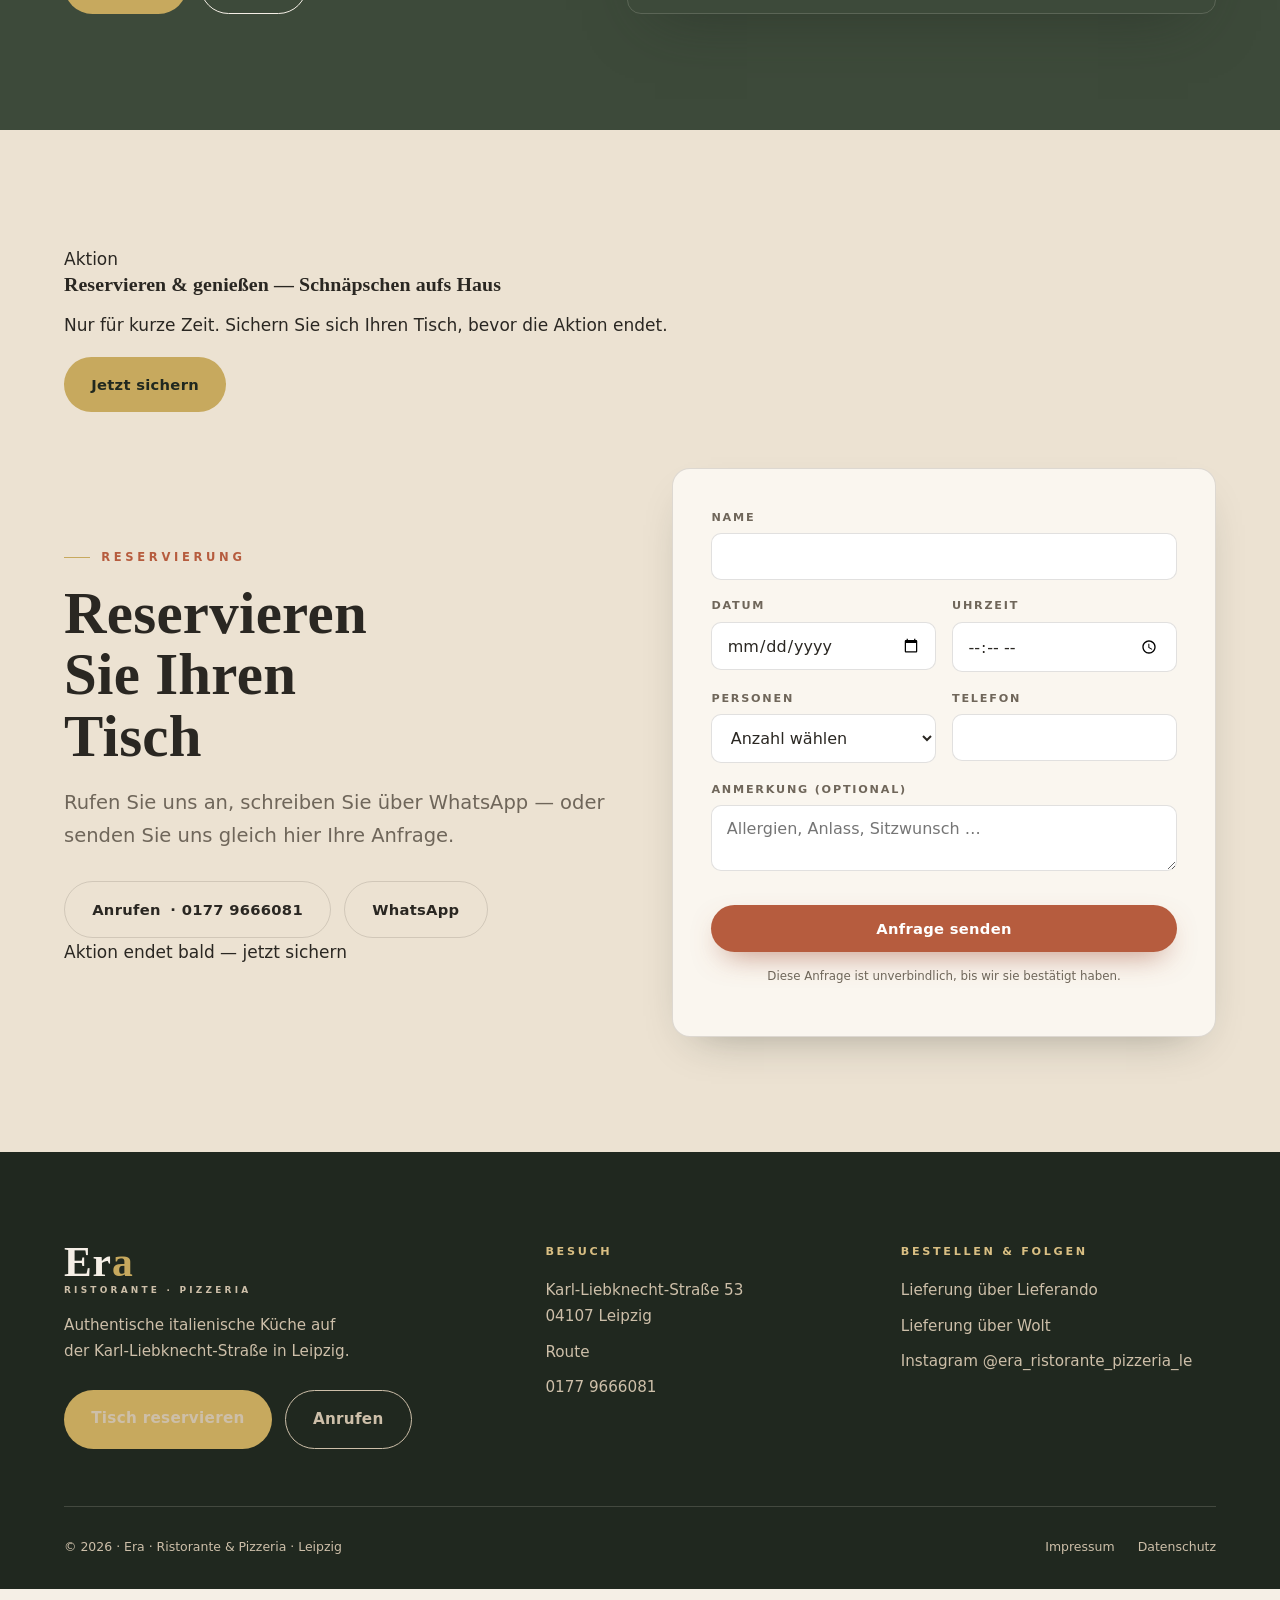
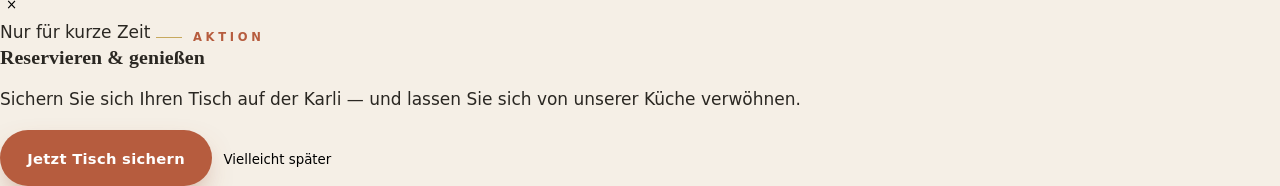
==== commit 845ac737: "Add files via upload" ====
--- a/index.html
+++ b/index.html
@@ -1,460 +1,494 @@
-<!DOCTYPE html>
-<html lang="de">
-<head>
-<meta charset="UTF-8">
-<meta name="viewport" content="width=device-width, initial-scale=1.0">
-<title>Era — Ristorante & Pizzeria auf der Karli in Leipzig</title>
-<meta name="description" content="Authentische italienische Küche auf der Karl-Liebknecht-Straße in Leipzig. Hausgemachte Pasta, Steinofenpizza, italienische Weine und das beste Tiramisu der Stadt.">
-<meta name="keywords" content="Italian Restaurant Leipzig, Pizza Karli Leipzig, Pasta Leipzig, Tiramisu Leipzig, Era Restaurant Leipzig, Ristorante Karl-Liebknecht-Straße">
-
-<!-- Open Graph -->
-<meta property="og:type" content="restaurant">
-<meta property="og:title" content="Era — Ristorante & Pizzeria auf der Karli in Leipzig">
-<meta property="og:description" content="Hausgemachte Pasta, Steinofenpizza & italienische Weine — im Herzen von Leipzig.">
-<meta property="og:image" content="assets/hero-pizza.jpg">
-<meta property="og:locale" content="de_DE">
-<!-- Twitter -->
-<meta name="twitter:card" content="summary_large_image">
-<meta name="twitter:title" content="Era — Ristorante & Pizzeria · Leipzig">
-<meta name="twitter:description" content="Ein Stück Italien. Mitten auf der Karli.">
-<meta name="twitter:image" content="assets/hero-pizza.jpg">
-
-<link rel="preconnect" href="https://fonts.googleapis.com">
-<link rel="preconnect" href="https://fonts.gstatic.com" crossorigin>
-<link href="https://fonts.googleapis.com/css2?family=Cormorant+Garamond:ital,wght@0,400;0,500;0,600;0,700;1,400;1,500;1,600&family=DM+Sans:opsz,wght@9..40,400;9..40,500;9..40,600;9..40,700&display=swap" rel="stylesheet">
-<link rel="stylesheet" href="assets/styles.css">
-
-<!-- JSON-LD: Restaurant -->
-<script type="application/ld+json">
-{
-  "@context":"https://schema.org",
-  "@type":"Restaurant",
-  "name":"Era Restaurant & Pizzeria",
-  "servesCuisine":"Italian",
-  "image":"assets/hero-pizza.jpg",
-  "url":"https://era-restaurant-leipzig.de",
-  "address":{
-    "@type":"PostalAddress",
-    "streetAddress":"Karl-Liebknecht-Straße 53",
-    "addressLocality":"Leipzig",
-    "postalCode":"04107",
-    "addressCountry":"DE"
-  },
-  "telephone":"+49341XXXXXX",
-  "priceRange":"€€"
-}
-</script>
-<!-- TODO: add verified "openingHours" and exact "telephone" to JSON-LD once confirmed -->
-</head>
-<body>
-
-<!-- ============================ HEADER ============================ -->
-<header class="header">
-  <a href="#top" class="brand" aria-label="Era — Ristorante & Pizzeria">
-    <span class="name">Er<b>a</b></span>
-    <span class="sub">Ristorante &middot; Pizzeria</span>
-  </a>
-  <nav class="nav" aria-label="Hauptnavigation">
-    <ul class="nav-links">
-      <li><a href="#cucina" data-i18n="nav.kueche">Küche</a></li>
-      <li><a href="#highlights" data-i18n="nav.menu">Speisekarte</a></li>
-      <li><a href="#about" data-i18n="nav.about">Über uns</a></li>
-      <li><a href="#reviews" data-i18n="nav.reviews">Bewertungen</a></li>
-      <li><a href="#visit" data-i18n="nav.visit">Besuch</a></li>
-    </ul>
-  </nav>
-  <div class="header-actions">
-    <div class="lang-toggle" role="group" aria-label="Sprache / Language">
-      <button data-lang="de">DE</button>
-      <button data-lang="en">EN</button>
-    </div>
-    <a href="#reserve" class="btn btn-gold" data-i18n="cta.reserve">Tisch reservieren</a>
-    <button class="hamburger" aria-label="Menü öffnen"><span></span><span></span><span></span></button>
-  </div>
-</header>
-
-<!-- Mobile menu -->
-<div class="mobile-menu" id="mobileMenu">
-  <a href="#cucina" data-i18n="nav.kueche">Küche</a>
-  <a href="#highlights" data-i18n="nav.menu">Speisekarte</a>
-  <a href="#about" data-i18n="nav.about">Über uns</a>
-  <a href="#reviews" data-i18n="nav.reviews">Bewertungen</a>
-  <a href="#visit" data-i18n="nav.visit">Besuch</a>
-  <a href="#reserve" class="btn btn-gold mm-cta" data-i18n="cta.reserve">Tisch reservieren</a>
-</div>
-
-<!-- ============================ HERO ============================ -->
-<section class="hero" id="top">
-  <div class="hero-bg"><video src="assets/hero-pizza.mp4" poster="assets/hero-pizza.jpg" autoplay muted loop playsinline preload="auto" aria-label="Steinofenpizza und Wein bei Kerzenlicht im Era Leipzig"></video></div>
-  <!-- VERIFY: insert exact Google review count from Maps listing before showing it -->
-  <div class="rating-pill"><span class="stars">★</span> <span data-i18n="rating">4,4 bei Google</span></div>
-  <div class="hero-inner">
-    <span class="eyebrow" data-i18n="hero.eyebrow">Ristorante &amp; Pizzeria · Leipzig</span>
-    <h1 data-i18n="hero.title">Ein Stück Italien.<br>Mitten auf der <span class="gold">Karli</span>.</h1>
-    <p class="hero-sub" data-i18n="hero.sub">Hausgemachte Pasta, Steinofenpizza &amp; italienische Weine — im Herzen von Leipzig.</p>
-    <div class="hero-cta">
-      <a href="#reserve" class="btn btn-primary" data-i18n="cta.reserve">Tisch reservieren</a>
-      <a href="#highlights" class="btn btn-ghost"><span data-i18n="cta.menu">Speisekarte</span></a>
-    </div>
-  </div>
-  <div class="scroll-hint"><span data-i18n="scroll">Entdecken</span><span class="line"></span></div>
-</section>
-
-<!-- ============================ LA CUCINA ============================ -->
-<section class="section" id="cucina">
-  <div class="wrap">
-    <div class="cucina-head">
-      <div class="reveal">
-        <span class="eyebrow" data-i18n="cucina.eyebrow">La Cucina</span>
-        <h2 class="section-title" data-i18n="cucina.title" style="margin-top:1rem;">Was Era ausmacht</h2>
-      </div>
-      <p class="lead reveal d1" data-i18n="cucina.lead">Echte italienische Küche, ohne Schnörkel.</p>
-    </div>
-    <div class="pillars">
-      <div class="pillar reveal">
-        <span class="num">I</span>
-        <h3 data-i18n="p1.h">Hausgemachte Pasta</h3>
-        <p data-i18n="p1.p">Frisch zubereitet, al dente, mit Liebe — so wie in Italien.</p>
-      </div>
-      <div class="pillar reveal d1">
-        <span class="num">II</span>
-        <h3 data-i18n="p2.h">Steinofenpizza</h3>
-        <p data-i18n="p2.p">Knuspriger Teig, reichhaltig belegt, aus unserem Steinofen.</p>
-      </div>
-      <div class="pillar reveal d2">
-        <span class="num">III</span>
-        <h3 data-i18n="p3.h">Italienische Weine</h3>
-        <p data-i18n="p3.p">Handverlesen, von Prosecco D.O.C. bis Barolo.</p>
-      </div>
-    </div>
-  </div>
-</section>
-
-<!-- ============================ HIGHLIGHTS ============================ -->
-<section class="section dark" id="highlights">
-  <div class="wrap">
-    <div class="cucina-head">
-      <div class="reveal">
-        <span class="eyebrow" data-i18n="hl.eyebrow">Unsere Highlights</span>
-        <h2 class="section-title" data-i18n="hl.title" style="margin-top:1rem;">Vom Antipasto bis zum Dolce</h2>
-      </div>
-      <p class="lead reveal d1" data-i18n="hl.note">Preise &amp; vollständige Auswahl auf unserer Speisekarte.</p>
-    </div>
-
-    <div class="hl-grid">
-      <!-- Feature: stone-oven pizza -->
-      <article class="dish feature reveal">
-        <video src="assets/pizza-tablecloth.mp4" poster="assets/pizza-tablecloth.jpg" autoplay muted loop playsinline preload="auto" aria-label="Steinofenpizza mit Kirschtomaten"></video>
-        <div class="dish-text">
-          <span class="tag" data-i18n="d3.t">Pizza</span>
-          <h3 data-i18n="d3.h">Steinofenpizza</h3>
-          <p data-i18n="d3.p">Knuspriger Rand, dünner Boden, perfekt belegt.</p>
-        </div>
-      </article>
-
-      <article class="dish reveal">
-        <img src="assets/bruschetta.jpg" alt="Bruschetta al Pomodoro" loading="lazy">
-        <div class="dish-text">
-          <span class="tag" data-i18n="d1.t">Antipasti</span>
-          <h3 data-i18n="d1.h">Bruschetta al Pomodoro</h3>
-          <p data-i18n="d1.p">Frisch, gut gewürzt, hübsch angerichtet.</p>
-        </div>
-      </article>
-
-      <article class="dish reveal d1">
-        <img src="assets/pizza-prosciutto.jpg" alt="Pizza mit Rohschinken und Grana" loading="lazy">
-        <div class="dish-text">
-          <span class="tag" data-i18n="d4.t">Pizza Speciale</span>
-          <h3 data-i18n="d4.h">Prosciutto &amp; Grana</h3>
-          <p data-i18n="d4.p">Rucola, Kirschtomaten, Rohschinken &amp; gehobelter Grana.</p>
-        </div>
-      </article>
-
-      <!-- Signature: Tiramisu (no photo — editorial card) -->
-      <article class="dish signature reveal">
-        <div class="sig-top"><span data-i18n="d5.t">Dolci</span><span class="sig-stars">★★★★★</span></div>
-        <div>
-          <h3 data-i18n="d5.h">Tiramisu</h3>
-          <p data-i18n="d5.p">Das beste Tiramisu in Leipzig. Sagen nicht wir — sagen unsere Gäste.</p>
-        </div>
-      </article>
-
-      <article class="dish reveal d1">
-        <img src="assets/pizza-verdure.jpg" alt="Pizza alle Verdure mit Gemüse" loading="lazy">
-        <div class="dish-text">
-          <span class="tag" data-i18n="d2.t">Dalla Griglia</span>
-          <h3 data-i18n="d2.h">Rinderfilet vom Grill</h3>
-          <p data-i18n="d2.p">Ca. 250 g, vom Grill — für den besonderen Abend.</p>
-        </div>
-      </article>
-    </div>
-    <!-- TODO: replace pizza-verdure image with a real grilled beef-fillet photo for the "Rinderfilet" card -->
-
-    <div class="hl-foot reveal">
-      <a href="https://era-restaurant-leipzig.de/speisekarte" target="_blank" rel="noopener noreferrer" class="btn btn-gold">
-        <span data-i18n="cta.fullmenu">Vollständige Speisekarte</span>
-        <span class="arrow">→</span>
-      </a>
-    </div>
-  </div>
-</section>
-
-<!-- ============================ ABOUT ============================ -->
-<section class="section olive" id="about">
-  <div class="wrap">
-    <div class="about-grid">
-      <div class="about-copy">
-        <span class="eyebrow reveal" data-i18n="about.eyebrow">Über Era</span>
-        <h2 class="section-title reveal d1" data-i18n="about.title" style="margin-top:1rem;">Neu hier — und schon ein Stammlokal</h2>
-        <p class="first reveal d1" data-i18n="about.p1">Im Era bringen wir authentische italienische Küche mitten ins Herz von Leipzig.</p>
-        <p class="reveal d2" data-i18n="about.p2">Ob ein schneller Lunch, ein Dinner zu zweit oder ein langer Abend mit Freunden — und vielleicht ein Schnäpschen aufs Haus.</p>
-      </div>
-      <div class="about-media reveal d1">
-        <img src="assets/facade.jpg" alt="Era Restaurant Außenansicht auf der Karl-Liebknecht-Straße">
-        <div class="about-quote">
-          <div class="q" data-i18n="about.q">„Zum Geburtstag gab es sogar eine Flasche Wein aufs Haus.“</div>
-          <div class="by" data-i18n="about.qby">— aus einer Gästebewertung</div>
-        </div>
-      </div>
-    </div>
-  </div>
-</section>
-<!-- TODO: replace About story with real founder/owner story if client provides one -->
-
-<!-- ============================ REVIEWS ============================ -->
-<section class="section" id="reviews">
-  <div class="wrap">
-    <div class="reviews-head">
-      <span class="eyebrow center reveal" data-i18n="rev.eyebrow">Bewertungen</span>
-      <h2 class="section-title reveal d1" data-i18n="rev.title">Was unsere Gäste sagen</h2>
-      <p class="lead reveal d1" style="text-align:center" data-i18n="rev.lead">Echte Stimmen unserer Gäste auf Google.</p>
-    </div>
-    <!-- All review text is REAL (from Google research). Do not paraphrase. -->
-    <div class="reviews-grid">
-      <figure class="review reveal">
-        <div class="stars">★★★★★</div>
-        <p>„Beste Pizza &amp; bestes Tiramisu in Leipzig!“</p>
-        <figcaption class="who"><span class="dot">M</span><span class="meta"><b>Google-Gast</b>Leipzig</span></figcaption>
-      </figure>
-      <figure class="review reveal d1">
-        <div class="stars">★★★★★</div>
-        <p>„Neues italienisches Restaurant in Leipzig, aber schon eines der besten. Echte italienische Küche, ausgezeichnete Desserts, bestes Tiramisu, das ich je in Leipzig gegessen habe.“</p>
-        <figcaption class="who"><span class="dot">A</span><span class="meta"><b>Google-Gast</b>Leipzig</span></figcaption>
-      </figure>
-      <figure class="review reveal d2">
-        <div class="stars">★★★★★</div>
-        <p>„Super Personal, Schnäpschen &amp; Kaffee aufs Haus. Pizzen schmecken super, durchweg empfehlenswert.“</p>
-        <figcaption class="who"><span class="dot">S</span><span class="meta"><b>Google-Gast</b>Leipzig</span></figcaption>
-      </figure>
-      <figure class="review reveal">
-        <div class="stars">★★★★★</div>
-        <p>„Gemütliches Ambiente, sehr leckeres Essen. Service schnell und freundlich, die Preise völlig in Ordnung. Zum Geburtstag gab es sogar noch eine Flasche Wein aufs Haus — vielen Dank!“</p>
-        <figcaption class="who"><span class="dot">K</span><span class="meta"><b>Google-Gast</b>Leipzig</span></figcaption>
-      </figure>
-      <figure class="review reveal d1">
-        <div class="stars">★★★★★</div>
-        <p>„Pizzas und Drinks waren sehr lecker. Pizzateig super fluffig und reichhaltig belegt.“</p>
-        <figcaption class="who"><span class="dot">D</span><span class="meta"><b>Google-Gast</b>Leipzig</span></figcaption>
-      </figure>
-      <figure class="review reveal d2">
-        <div class="stars">★★★★★</div>
-        <p>„Die Abendsonne schien auf unseren Tisch, der Service war freundlich und aufmerksam. Es gab Bruschetta zur Vorspeise — frisch, gut gewürzt — sowie Pasta und Pizza. Der Pizzateig war am Rand schön fluffig.“</p>
-        <figcaption class="who"><span class="dot">R</span><span class="meta"><b>Google-Gast</b>Leipzig</span></figcaption>
-      </figure>
-    </div>
-  </div>
-</section>
-
-<!-- ============================ GALLERY ============================ -->
-<section class="section dark" id="gallery">
-  <div class="wrap">
-    <div class="gallery-head">
-      <div class="reveal">
-        <span class="eyebrow" data-i18n="gal.eyebrow">Unser Restaurant</span>
-        <h2 class="section-title" data-i18n="gal.title" style="margin-top:1rem;">Mediterranes Flair auf der Karli</h2>
-      </div>
-      <p class="lead reveal d1" data-i18n="gal.lead">Warmes Licht, gedeckte Tische, eine gut sortierte Bar.</p>
-    </div>
-    <div class="gallery reveal">
-      <div class="gphoto g-h2"><img src="assets/facade.jpg" alt="Era Außenansicht auf der Karli" loading="lazy"></div>
-      <div class="gphoto g-w2"><img src="assets/interior-wide.jpg" alt="Bar und Innenraum bei Kerzenlicht" loading="lazy"></div>
-      <div class="gphoto"><img src="assets/aperol-era.jpg" alt="Aperol Spritz vor dem Era Schriftzug" loading="lazy"></div>
-      <div class="gphoto"><img src="assets/bar-front.jpg" alt="Gut sortierte Bar im Era" loading="lazy"></div>
-      <div class="gphoto g-w2"><img src="assets/bar-angle.jpg" alt="Flaschenregal der Era Bar" loading="lazy"></div>
-      <div class="gphoto"><img src="assets/pizza-quattro.jpg" alt="Pizza Quattro Stagioni" loading="lazy"></div>
-    </div>
-  </div>
-</section>
-
-<!-- ============================ VISIT ============================ -->
-<section class="section olive" id="visit">
-  <div class="wrap">
-    <div class="visit-grid">
-      <div class="visit-info">
-        <span class="eyebrow reveal" data-i18n="visit.eyebrow">Besuch uns</span>
-        <h2 class="section-title reveal d1" data-i18n="visit.title" style="margin:1rem 0 2rem;">Wir freuen uns auf Sie</h2>
-
-        <div class="row reveal">
-          <div class="label" data-i18n="visit.addr">Adresse</div>
-          <div class="val"><a href="https://www.google.com/maps/dir/?api=1&destination=Era+Restaurant+Karl-Liebknecht-Stra%C3%9Fe+53+04107+Leipzig" target="_blank" rel="noopener noreferrer">Karl-Liebknecht-Straße 53, 04107 Leipzig</a></div>
-        </div>
-
-        <div class="row reveal">
-          <div class="label" data-i18n="visit.hours">Öffnungszeiten</div>
-          <div class="val" style="margin-top:.7rem">
-            <!-- TODO: verify exact opening hours on Google Maps -->
-            <div class="hours-line"><span data-i18n="h.mondo">Montag – Donnerstag</span><span>12:00 – 23:00</span></div>
-            <div class="hours-line"><span data-i18n="h.frsa">Freitag – Samstag</span><span>12:00 – 24:00</span></div>
-            <div class="hours-line"><span data-i18n="h.so">Sonntag</span><span>12:00 – 23:00</span></div>
-          </div>
-        </div>
-
-        <div class="row reveal">
-          <div class="label" data-i18n="visit.phone">Telefon</div>
-          <!-- TODO: verify phone number on Google Maps -->
-          <div class="val"><a href="tel:+49341XXXXXX">+49 341 XXX XXX</a></div>
-        </div>
-
-        <p class="visit-note reveal" data-i18n="visit.note">Reservierung empfohlen · Lieferung über Lieferando &amp; Wolt · Direkt auf der Karli.</p>
-
-        <div class="visit-cta reveal">
-          <a href="tel:+49341XXXXXX" class="btn btn-gold"><span data-i18n="cta.call">Anrufen</span></a>
-          <a href="https://www.google.com/maps/dir/?api=1&destination=Era+Restaurant+Karl-Liebknecht-Stra%C3%9Fe+53+04107+Leipzig" target="_blank" rel="noopener noreferrer" class="btn btn-ghost"><span data-i18n="cta.route">Route</span></a>
-        </div>
-      </div>
-
-      <div class="map-card reveal d1">
-        <iframe
-          src="https://maps.google.com/maps?q=Era+Restaurant+Karl-Liebknecht-Stra%C3%9Fe+53+04107+Leipzig&output=embed"
-          title="Era Restaurant — Karl-Liebknecht-Straße 53, Leipzig"
-          allowfullscreen loading="lazy" referrerpolicy="no-referrer-when-downgrade"></iframe>
-      </div>
-    </div>
-  </div>
-</section>
-
-<!-- ============================ RESERVE ============================ -->
-<section class="section reserve" id="reserve">
-  <div class="wrap">
-    <div class="reserve-grid">
-      <div class="reserve-copy">
-        <span class="eyebrow reveal" data-i18n="res.eyebrow">Reservierung</span>
-        <h2 class="section-title reveal d1" data-i18n="res.title" style="margin-top:1rem;">Reservieren Sie Ihren Tisch</h2>
-        <p class="lead reveal d1" style="margin-top:1.2rem" data-i18n="res.lead">Rufen Sie uns an, schreiben Sie über WhatsApp — oder senden Sie uns gleich hier Ihre Anfrage.</p>
-        <div class="reserve-quick reveal d2">
-          <!-- TODO: verify phone number -->
-          <a href="tel:+49341XXXXXX" class="btn btn-ghost"><span data-i18n="cta.call">Anrufen</span> · +49 341 XXX XXX</a>
-          <!-- TODO: verify WhatsApp number -->
-          <a href="https://wa.me/49341XXXXXX?text=Hallo%2C%20ich%20m%C3%B6chte%20gerne%20einen%20Tisch%20reservieren." target="_blank" rel="noopener noreferrer" class="btn btn-ghost">WhatsApp</a>
-        </div>
-      </div>
-
-      <form class="res reveal d1" id="res-form" novalidate>
-        <div class="field">
-          <label for="r-name" data-i18n="f.name">Name</label>
-          <input id="r-name" name="name" type="text" autocomplete="name">
-          <div class="err" data-i18n="f.err.name">Bitte geben Sie Ihren Namen an.</div>
-        </div>
-        <div class="f-row">
-          <div class="field">
-            <label for="r-date" data-i18n="f.date">Datum</label>
-            <input id="r-date" name="date" type="date">
-            <div class="err" data-i18n="f.err.date">Bitte wählen Sie ein Datum.</div>
-          </div>
-          <div class="field">
-            <label for="r-time" data-i18n="f.time">Uhrzeit</label>
-            <input id="r-time" name="time" type="time" step="900">
-            <div class="err" data-i18n="f.err.time">Bitte wählen Sie eine Uhrzeit.</div>
-          </div>
-        </div>
-        <div class="f-row">
-          <div class="field">
-            <label for="r-guests" data-i18n="f.guests">Personen</label>
-            <select id="r-guests" name="guests">
-              <option value="" data-i18n="f.guests.ph">Anzahl wählen</option>
-              <option>1</option><option>2</option><option>3</option><option>4</option>
-              <option>5</option><option>6</option><option>7</option><option>8</option>
-              <option value="9+">9+</option>
-            </select>
-            <div class="err" data-i18n="f.err.guests">Bitte wählen Sie die Personenzahl.</div>
-          </div>
-          <div class="field">
-            <label for="r-phone" data-i18n="f.phone">Telefon</label>
-            <input id="r-phone" name="phone" type="tel" autocomplete="tel">
-          </div>
-        </div>
-        <div class="field">
-          <label for="r-note" data-i18n="f.note">Anmerkung (optional)</label>
-          <textarea id="r-note" name="note" rows="2" data-i18n-ph="f.note.ph" placeholder="Allergien, Anlass, Sitzwunsch …"></textarea>
-        </div>
-        <button type="submit" class="btn btn-primary" data-i18n="f.submit">Anfrage senden</button>
-        <p class="form-note" data-i18n="res.formnote">Diese Anfrage ist unverbindlich, bis wir sie bestätigt haben.</p>
-      </form>
-    </div>
-  </div>
-</section>
-
-<!-- ============================ FOOTER ============================ -->
-<footer class="footer" id="footer">
-  <div class="wrap">
-    <div class="footer-top">
-      <div class="footer-col">
-        <div class="brand"><span class="name">Er<b>a</b></span><span class="sub">Ristorante &middot; Pizzeria</span></div>
-        <p style="margin-top:1.1rem;max-width:30ch" data-i18n="foot.tag">Authentische italienische Küche auf der Karl-Liebknecht-Straße in Leipzig.</p>
-        <div class="foot-cta">
-          <a href="#reserve" class="btn btn-gold" data-i18n="cta.reserve">Tisch reservieren</a>
-          <a href="tel:+49341XXXXXX" class="btn btn-ghost"><span data-i18n="cta.call">Anrufen</span></a>
-        </div>
-      </div>
-      <div class="footer-col">
-        <h4 data-i18n="foot.visit">Besuch</h4>
-        <p>Karl-Liebknecht-Straße 53<br>04107 Leipzig</p>
-        <a href="https://www.google.com/maps/dir/?api=1&destination=Era+Restaurant+Karl-Liebknecht-Stra%C3%9Fe+53+04107+Leipzig" target="_blank" rel="noopener noreferrer" data-i18n="cta.route">Route</a>
-        <!-- TODO: verify phone -->
-        <a href="tel:+49341XXXXXX">+49 341 XXX XXX</a>
-      </div>
-      <div class="footer-col">
-        <h4 data-i18n="foot.order">Bestellen & Folgen</h4>
-        <a href="https://www.lieferando.de/speisekarte/era-restaurant" target="_blank" rel="noopener noreferrer" data-i18n="foot.deliv1">Lieferung über Lieferando</a>
-        <!-- TODO: verify exact Era Wolt link -->
-        <a href="https://wolt.com/de/deu/leipzig" target="_blank" rel="noopener noreferrer" data-i18n="foot.deliv2">Lieferung über Wolt</a>
-        <a href="https://instagram.com/era_ristorante_pizzeria_le" target="_blank" rel="noopener noreferrer">Instagram @era_ristorante_pizzeria_le</a>
-      </div>
-    </div>
-    <div class="footer-bottom">
-      <span>© <span id="year">2026</span> · <span data-i18n="foot.rights">Era · Ristorante &amp; Pizzeria · Leipzig</span></span>
-      <span>
-        <!-- TODO: link real Impressum & Datenschutz pages -->
-        <a href="#" data-i18n="foot.imprint">Impressum</a>
-        <a href="#" data-i18n="foot.privacy">Datenschutz</a>
-      </span>
-    </div>
-  </div>
-</footer>
-
-<!-- Floating phone (desktop) -->
-<!-- TODO: verify phone -->
-<a href="tel:+49341XXXXXX" class="fab" aria-label="Anrufen" data-i18n-al="cta.call">
-  <svg viewBox="0 0 24 24" fill="none" stroke="currentColor" stroke-width="2" stroke-linecap="round" stroke-linejoin="round"><path d="M22 16.92v3a2 2 0 0 1-2.18 2 19.79 19.79 0 0 1-8.63-3.07 19.5 19.5 0 0 1-6-6 19.79 19.79 0 0 1-3.07-8.67A2 2 0 0 1 4.11 2h3a2 2 0 0 1 2 1.72c.13.96.36 1.9.7 2.81a2 2 0 0 1-.45 2.11L8.09 9.91a16 16 0 0 0 6 6l1.27-1.27a2 2 0 0 1 2.11-.45c.91.34 1.85.57 2.81.7A2 2 0 0 1 22 16.92z"/></svg>
-</a>
-
-<!-- Mobile action bar -->
-<nav class="mobile-bar" aria-label="Schnellaktionen">
-  <a href="tel:+49341XXXXXX">
-    <svg viewBox="0 0 24 24" fill="none" stroke="currentColor" stroke-width="2" stroke-linecap="round" stroke-linejoin="round"><path d="M22 16.92v3a2 2 0 0 1-2.18 2 19.79 19.79 0 0 1-8.63-3.07 19.5 19.5 0 0 1-6-6 19.79 19.79 0 0 1-3.07-8.67A2 2 0 0 1 4.11 2h3a2 2 0 0 1 2 1.72c.13.96.36 1.9.7 2.81a2 2 0 0 1-.45 2.11L8.09 9.91a16 16 0 0 0 6 6l1.27-1.27a2 2 0 0 1 2.11-.45c.91.34 1.85.57 2.81.7A2 2 0 0 1 22 16.92z"/></svg>
-    <span data-i18n="cta.call">Anrufen</span>
-  </a>
-  <a href="https://www.google.com/maps/dir/?api=1&destination=Era+Restaurant+Karl-Liebknecht-Stra%C3%9Fe+53+04107+Leipzig" target="_blank" rel="noopener noreferrer">
-    <svg viewBox="0 0 24 24" fill="none" stroke="currentColor" stroke-width="2" stroke-linecap="round" stroke-linejoin="round"><path d="M21 10c0 7-9 13-9 13s-9-6-9-13a9 9 0 0 1 18 0z"/><circle cx="12" cy="10" r="3"/></svg>
-    <span data-i18n="cta.route">Route</span>
-  </a>
-  <a href="#reserve" class="accent">
-    <svg viewBox="0 0 24 24" fill="none" stroke="currentColor" stroke-width="2" stroke-linecap="round" stroke-linejoin="round"><rect x="3" y="4" width="18" height="18" rx="2"/><path d="M16 2v4M8 2v4M3 10h18"/></svg>
-    <span data-i18n="cta.reserveShort">Reservieren</span>
-  </a>
-</nav>
-
-<script src="assets/app.js"></script>
-<script>document.getElementById("year").textContent=new Date().getFullYear();</script>
-</body>
-</html>
+<!DOCTYPE html>
+<html lang="de">
+<head>
+<meta charset="UTF-8">
+<meta name="viewport" content="width=device-width, initial-scale=1.0">
+<title>Era — Ristorante & Pizzeria auf der Karli in Leipzig</title>
+<meta name="description" content="Authentische italienische Küche auf der Karl-Liebknecht-Straße in Leipzig. Hausgemachte Pasta, Steinofenpizza, italienische Weine und das beste Tiramisu der Stadt.">
+<meta name="keywords" content="Italian Restaurant Leipzig, Pizza Karli Leipzig, Pasta Leipzig, Tiramisu Leipzig, Era Restaurant Leipzig, Ristorante Karl-Liebknecht-Straße">
+
+<!-- Open Graph -->
+<meta property="og:type" content="restaurant">
+<meta property="og:title" content="Era — Ristorante & Pizzeria auf der Karli in Leipzig">
+<meta property="og:description" content="Hausgemachte Pasta, Steinofenpizza & italienische Weine — im Herzen von Leipzig.">
+<meta property="og:image" content="assets/hero-pizza.jpg">
+<meta property="og:locale" content="de_DE">
+<!-- Twitter -->
+<meta name="twitter:card" content="summary_large_image">
+<meta name="twitter:title" content="Era — Ristorante & Pizzeria · Leipzig">
+<meta name="twitter:description" content="Ein Stück Italien. Mitten auf der Karli.">
+<meta name="twitter:image" content="assets/hero-pizza.jpg">
+
+<link rel="preconnect" href="https://fonts.googleapis.com">
+<link rel="preconnect" href="https://fonts.gstatic.com" crossorigin>
+<link href="https://fonts.googleapis.com/css2?family=Cormorant+Garamond:ital,wght@0,400;0,500;0,600;0,700;1,400;1,500;1,600&family=DM+Sans:opsz,wght@9..40,400;9..40,500;9..40,600;9..40,700&display=swap" rel="stylesheet">
+<link rel="stylesheet" href="assets/styles.css">
+
+<!-- JSON-LD: Restaurant -->
+<script type="application/ld+json">
+{
+  "@context":"https://schema.org",
+  "@type":"Restaurant",
+  "name":"Era Restaurant & Pizzeria",
+  "servesCuisine":"Italian",
+  "image":"assets/hero-pizza.jpg",
+  "url":"https://era-restaurant-leipzig.de",
+  "address":{
+    "@type":"PostalAddress",
+    "streetAddress":"Karl-Liebknecht-Straße 53",
+    "addressLocality":"Leipzig",
+    "postalCode":"04107",
+    "addressCountry":"DE"
+  },
+  "telephone":"+491779666081",
+  "openingHours":"Tu-Su 16:00-23:00",
+  "priceRange":"€€"
+}
+</script>
+<!-- TODO: add verified "openingHours" and exact "telephone" to JSON-LD once confirmed -->
+</head>
+<body>
+
+<!-- ============================ HEADER ============================ -->
+<header class="header">
+  <a href="#top" class="brand" aria-label="Era — Ristorante & Pizzeria">
+    <span class="name">Er<b>a</b></span>
+    <span class="sub">Ristorante &middot; Pizzeria</span>
+  </a>
+  <nav class="nav" aria-label="Hauptnavigation">
+    <ul class="nav-links">
+      <li><a href="#cucina" data-i18n="nav.kueche">Küche</a></li>
+      <li><a href="speisekarte.html" data-i18n="nav.menu">Speisekarte</a></li>
+      <li><a href="#about" data-i18n="nav.about">Über uns</a></li>
+      <li><a href="#reviews" data-i18n="nav.reviews">Bewertungen</a></li>
+      <li><a href="#visit" data-i18n="nav.visit">Besuch</a></li>
+    </ul>
+  </nav>
+  <div class="header-actions">
+    <div class="lang-toggle" role="group" aria-label="Sprache / Language">
+      <button data-lang="de">DE</button>
+      <button data-lang="en">EN</button>
+    </div>
+    <a href="#reserve" class="btn btn-gold" data-i18n="cta.reserve">Tisch reservieren</a>
+    <button class="hamburger" aria-label="Menü öffnen"><span></span><span></span><span></span></button>
+  </div>
+</header>
+
+<!-- Mobile menu -->
+<div class="mobile-menu" id="mobileMenu">
+  <a href="#cucina" data-i18n="nav.kueche">Küche</a>
+  <a href="speisekarte.html" data-i18n="nav.menu">Speisekarte</a>
+  <a href="#about" data-i18n="nav.about">Über uns</a>
+  <a href="#reviews" data-i18n="nav.reviews">Bewertungen</a>
+  <a href="#visit" data-i18n="nav.visit">Besuch</a>
+  <a href="#reserve" class="btn btn-gold mm-cta" data-i18n="cta.reserve">Tisch reservieren</a>
+</div>
+
+<!-- ============================ HERO ============================ -->
+<section class="hero" id="top">
+  <div class="hero-bg"><img src="assets/hero-pizza.jpg" alt="Steinofenpizza und Wein bei Kerzenlicht im Era Leipzig"></div>
+  <!-- VERIFY: insert exact Google review count from Maps listing before showing it -->
+  <div class="rating-pill"><span class="stars">★</span> <span data-i18n="rating">4,4 bei Google</span></div>
+  <div class="hero-inner">
+    <span class="eyebrow" data-i18n="hero.eyebrow">Ristorante &amp; Pizzeria · Leipzig</span>
+    <h1 data-i18n="hero.title">Ein Stück Italien.<br>Mitten auf der <span class="gold">Karli</span>.</h1>
+    <p class="hero-sub" data-i18n="hero.sub">Hausgemachte Pasta, Steinofenpizza &amp; italienische Weine — im Herzen von Leipzig.</p>
+    <div class="hero-cta">
+      <a href="#reserve" class="btn btn-primary" data-i18n="cta.reserve">Tisch reservieren</a>
+      <a href="#highlights" class="btn btn-ghost"><span data-i18n="cta.menu">Speisekarte</span></a>
+    </div>
+    <div class="cta-urgency"><span class="pulse-dot"></span><span data-i18n="urg.hero">Nur für kurze Zeit · Aktion läuft</span></div>
+  </div>
+  <div class="scroll-hint"><span data-i18n="scroll">Entdecken</span><span class="line"></span></div>
+</section>
+
+<!-- ============================ LA CUCINA ============================ -->
+<section class="section" id="cucina">
+  <div class="wrap">
+    <div class="cucina-head">
+      <div class="reveal">
+        <span class="eyebrow" data-i18n="cucina.eyebrow">La Cucina</span>
+        <h2 class="section-title" data-i18n="cucina.title" style="margin-top:1rem;">Was Era ausmacht</h2>
+      </div>
+      <p class="lead reveal d1" data-i18n="cucina.lead">Echte italienische Küche, ohne Schnörkel.</p>
+    </div>
+    <div class="pillars">
+      <div class="pillar reveal">
+        <span class="num">I</span>
+        <h3 data-i18n="p1.h">Hausgemachte Pasta</h3>
+        <p data-i18n="p1.p">Frisch zubereitet, al dente, mit Liebe — so wie in Italien.</p>
+      </div>
+      <div class="pillar reveal d1">
+        <span class="num">II</span>
+        <h3 data-i18n="p2.h">Steinofenpizza</h3>
+        <p data-i18n="p2.p">Knuspriger Teig, reichhaltig belegt, aus unserem Steinofen.</p>
+      </div>
+      <div class="pillar reveal d2">
+        <span class="num">III</span>
+        <h3 data-i18n="p3.h">Italienische Weine</h3>
+        <p data-i18n="p3.p">Handverlesen, von Prosecco D.O.C. bis Barolo.</p>
+      </div>
+    </div>
+  </div>
+</section>
+
+<!-- ============================ HIGHLIGHTS ============================ -->
+<section class="section dark" id="highlights">
+  <div class="wrap">
+    <div class="cucina-head">
+      <div class="reveal">
+        <span class="eyebrow" data-i18n="hl.eyebrow">Unsere Highlights</span>
+        <h2 class="section-title" data-i18n="hl.title" style="margin-top:1rem;">Vom Antipasto bis zum Dolce</h2>
+      </div>
+      <p class="lead reveal d1" data-i18n="hl.note">Preise &amp; vollständige Auswahl auf unserer Speisekarte.</p>
+    </div>
+
+    <div class="hl-grid">
+      <!-- Feature: stone-oven pizza -->
+      <article class="dish feature reveal">
+        <img src="assets/pizza-tablecloth.jpg" alt="Steinofenpizza mit Kirschtomaten" loading="lazy">
+        <div class="dish-text">
+          <span class="tag" data-i18n="d3.t">Pizza</span>
+          <h3 data-i18n="d3.h">Steinofenpizza</h3>
+          <p data-i18n="d3.p">Knuspriger Rand, dünner Boden, perfekt belegt.</p>
+        </div>
+      </article>
+
+      <article class="dish reveal">
+        <img src="assets/bruschetta.jpg" alt="Bruschetta al Pomodoro" loading="lazy">
+        <div class="dish-text">
+          <span class="tag" data-i18n="d1.t">Antipasti</span>
+          <h3 data-i18n="d1.h">Bruschetta al Pomodoro</h3>
+          <p data-i18n="d1.p">Frisch, gut gewürzt, hübsch angerichtet.</p>
+        </div>
+      </article>
+
+      <article class="dish reveal d1">
+        <img src="assets/steak.jpg" alt="Rinderfilet vom Grill mit Bratkartoffeln und Spinat" loading="lazy">
+        <div class="dish-text">
+          <span class="tag" data-i18n="d2.t">Dalla Griglia</span>
+          <h3 data-i18n="d2.h">Rinderfilet vom Grill</h3>
+          <p data-i18n="d2.p">Ca. 250 g, vom Grill — für den besonderen Abend.</p>
+        </div>
+      </article>
+
+      <article class="dish reveal">
+        <img src="assets/pizza-prosciutto.jpg" alt="Pizza mit Rohschinken und Grana" loading="lazy">
+        <div class="dish-text">
+          <span class="tag" data-i18n="d4.t">Pizza Speciale</span>
+          <h3 data-i18n="d4.h">Prosciutto &amp; Grana</h3>
+          <p data-i18n="d4.p">Rucola, Kirschtomaten, Rohschinken &amp; gehobelter Grana.</p>
+        </div>
+      </article>
+
+      <article class="dish reveal d1">
+        <img src="assets/pizza-quattro.jpg" alt="Pizza Quattro Stagioni" loading="lazy">
+        <div class="dish-text">
+          <span class="tag" data-i18n="d6.t">Pizzeria</span>
+          <h3 data-i18n="d6.h">Quattro Stagioni</h3>
+          <p data-i18n="d6.p">Vier Jahreszeiten auf einer Pizza — der Klassiker.</p>
+        </div>
+      </article>
+
+      <!-- Dolce finale: Tiramisù (real photo, full-width climax) -->
+      <article class="dish feature signature-photo reveal">
+        <img src="assets/tiramisu.jpg" alt="Hausgemachtes Tiramisu mit Kakao bestäubt" loading="lazy">
+        <div class="dish-text">
+          <span class="tag" data-i18n="d5.t">Dolci · ★★★★★</span>
+          <h3 data-i18n="d5.h">Tiramisu</h3>
+          <p data-i18n="d5.p">Das beste Tiramisu in Leipzig. Sagen nicht wir — sagen unsere Gäste.</p>
+        </div>
+      </article>
+    </div>
+
+    <div class="hl-foot reveal">
+      <a href="speisekarte.html" class="btn btn-gold">
+        <span data-i18n="cta.fullmenu">Vollständige Speisekarte</span>
+        <span class="arrow">→</span>
+      </a>
+    </div>
+  </div>
+</section>
+
+<!-- ============================ ABOUT ============================ -->
+<section class="section olive" id="about">
+  <div class="wrap">
+    <div class="about-grid">
+      <div class="about-copy">
+        <span class="eyebrow reveal" data-i18n="about.eyebrow">Über Era</span>
+        <h2 class="section-title reveal d1" data-i18n="about.title" style="margin-top:1rem;">Neu hier — und schon ein Stammlokal</h2>
+        <p class="first reveal d1" data-i18n="about.p1">Im Era bringen wir authentische italienische Küche mitten ins Herz von Leipzig.</p>
+        <p class="reveal d2" data-i18n="about.p2">Ob ein schneller Lunch, ein Dinner zu zweit oder ein langer Abend mit Freunden — und vielleicht ein Schnäpschen aufs Haus.</p>
+      </div>
+      <div class="about-media reveal d1">
+        <img src="assets/facade.jpg" alt="Era Restaurant Außenansicht auf der Karl-Liebknecht-Straße">
+        <div class="about-quote">
+          <div class="q" data-i18n="about.q">„Zum Geburtstag gab es sogar eine Flasche Wein aufs Haus.“</div>
+          <div class="by" data-i18n="about.qby">— aus einer Gästebewertung</div>
+        </div>
+      </div>
+    </div>
+  </div>
+</section>
+<!-- TODO: replace About story with real founder/owner story if client provides one -->
+
+<!-- ============================ REVIEWS ============================ -->
+<section class="section" id="reviews">
+  <div class="wrap">
+    <div class="reviews-head">
+      <span class="eyebrow center reveal" data-i18n="rev.eyebrow">Bewertungen</span>
+      <h2 class="section-title reveal d1" data-i18n="rev.title">Was unsere Gäste sagen</h2>
+      <p class="lead reveal d1" style="text-align:center" data-i18n="rev.lead">Echte Stimmen unserer Gäste auf Google.</p>
+    </div>
+    <!-- All review text is REAL (from Google research). Do not paraphrase. -->
+    <div class="reviews-grid">
+      <figure class="review reveal">
+        <div class="stars">★★★★★</div>
+        <p>„Beste Pizza &amp; bestes Tiramisu in Leipzig!“</p>
+        <figcaption class="who"><span class="dot">M</span><span class="meta"><b>Google-Gast</b>Leipzig</span></figcaption>
+      </figure>
+      <figure class="review reveal d1">
+        <div class="stars">★★★★★</div>
+        <p>„Neues italienisches Restaurant in Leipzig, aber schon eines der besten. Echte italienische Küche, ausgezeichnete Desserts, bestes Tiramisu, das ich je in Leipzig gegessen habe.“</p>
+        <figcaption class="who"><span class="dot">A</span><span class="meta"><b>Google-Gast</b>Leipzig</span></figcaption>
+      </figure>
+      <figure class="review reveal d2">
+        <div class="stars">★★★★★</div>
+        <p>„Super Personal, Schnäpschen &amp; Kaffee aufs Haus. Pizzen schmecken super, durchweg empfehlenswert.“</p>
+        <figcaption class="who"><span class="dot">S</span><span class="meta"><b>Google-Gast</b>Leipzig</span></figcaption>
+      </figure>
+      <figure class="review reveal">
+        <div class="stars">★★★★★</div>
+        <p>„Gemütliches Ambiente, sehr leckeres Essen. Service schnell und freundlich, die Preise völlig in Ordnung. Zum Geburtstag gab es sogar noch eine Flasche Wein aufs Haus — vielen Dank!“</p>
+        <figcaption class="who"><span class="dot">K</span><span class="meta"><b>Google-Gast</b>Leipzig</span></figcaption>
+      </figure>
+      <figure class="review reveal d1">
+        <div class="stars">★★★★★</div>
+        <p>„Pizzas und Drinks waren sehr lecker. Pizzateig super fluffig und reichhaltig belegt.“</p>
+        <figcaption class="who"><span class="dot">D</span><span class="meta"><b>Google-Gast</b>Leipzig</span></figcaption>
+      </figure>
+      <figure class="review reveal d2">
+        <div class="stars">★★★★★</div>
+        <p>„Die Abendsonne schien auf unseren Tisch, der Service war freundlich und aufmerksam. Es gab Bruschetta zur Vorspeise — frisch, gut gewürzt — sowie Pasta und Pizza. Der Pizzateig war am Rand schön fluffig.“</p>
+        <figcaption class="who"><span class="dot">R</span><span class="meta"><b>Google-Gast</b>Leipzig</span></figcaption>
+      </figure>
+    </div>
+  </div>
+</section>
+
+<!-- ============================ GALLERY ============================ -->
+<section class="section dark" id="gallery">
+  <div class="wrap">
+    <div class="gallery-head">
+      <div class="reveal">
+        <span class="eyebrow" data-i18n="gal.eyebrow">Unser Restaurant</span>
+        <h2 class="section-title" data-i18n="gal.title" style="margin-top:1rem;">Mediterranes Flair auf der Karli</h2>
+      </div>
+      <p class="lead reveal d1" data-i18n="gal.lead">Warmes Licht, gedeckte Tische, eine gut sortierte Bar.</p>
+    </div>
+    <div class="gallery reveal">
+      <div class="gphoto g-h2"><img src="assets/facade.jpg" alt="Era Außenansicht auf der Karli" loading="lazy"></div>
+      <div class="gphoto g-w2"><img src="assets/interior-wide.jpg" alt="Bar und Innenraum bei Kerzenlicht" loading="lazy"></div>
+      <div class="gphoto"><img src="assets/aperol-era.jpg" alt="Aperol Spritz vor dem Era Schriftzug" loading="lazy"></div>
+      <div class="gphoto"><img src="assets/bar-front.jpg" alt="Gut sortierte Bar im Era" loading="lazy"></div>
+      <div class="gphoto g-w2"><img src="assets/bar-angle.jpg" alt="Flaschenregal der Era Bar" loading="lazy"></div>
+      <div class="gphoto"><img src="assets/pizza-verdure.jpg" alt="Pizza alle Verdure mit Gemüse" loading="lazy"></div>
+    </div>
+  </div>
+</section>
+
+<!-- ============================ VISIT ============================ -->
+<section class="section olive" id="visit">
+  <div class="wrap">
+    <div class="visit-grid">
+      <div class="visit-info">
+        <span class="eyebrow reveal" data-i18n="visit.eyebrow">Besuch uns</span>
+        <h2 class="section-title reveal d1" data-i18n="visit.title" style="margin:1rem 0 2rem;">Wir freuen uns auf Sie</h2>
+
+        <div class="row reveal">
+          <div class="label" data-i18n="visit.addr">Adresse</div>
+          <div class="val"><a href="https://www.google.com/maps/dir/?api=1&destination=Era+Restaurant+Karl-Liebknecht-Stra%C3%9Fe+53+04107+Leipzig" target="_blank" rel="noopener noreferrer">Karl-Liebknecht-Straße 53, 04107 Leipzig</a></div>
+        </div>
+
+        <div class="row reveal">
+          <div class="label" data-i18n="visit.hours">Öffnungszeiten</div>
+          <div class="val" style="margin-top:.7rem">
+            <div class="hours-line"><span data-i18n="h.days">Dienstag – Sonntag</span><span data-i18n="h.open">16:00 – 23:00</span></div>
+            <div class="hours-line"><span data-i18n="h.closedday">Montag</span><span data-i18n="h.closed">Geschlossen</span></div>
+          </div>
+        </div>
+
+        <div class="row reveal">
+          <div class="label" data-i18n="visit.phone">Telefon</div>
+          <div class="val"><a href="tel:+491779666081">0177 9666081</a></div>
+        </div>
+
+        <p class="visit-note reveal" data-i18n="visit.note">Reservierung empfohlen · Lieferung über Lieferando &amp; Wolt · Direkt auf der Karli.</p>
+
+        <div class="visit-cta reveal">
+          <a href="tel:+491779666081" class="btn btn-gold"><span data-i18n="cta.call">Anrufen</span></a>
+          <a href="https://www.google.com/maps/dir/?api=1&destination=Era+Restaurant+Karl-Liebknecht-Stra%C3%9Fe+53+04107+Leipzig" target="_blank" rel="noopener noreferrer" class="btn btn-ghost"><span data-i18n="cta.route">Route</span></a>
+        </div>
+      </div>
+
+      <div class="map-card reveal d1">
+        <iframe
+          src="https://maps.google.com/maps?q=Era+Restaurant+Karl-Liebknecht-Stra%C3%9Fe+53+04107+Leipzig&output=embed"
+          title="Era Restaurant — Karl-Liebknecht-Straße 53, Leipzig"
+          allowfullscreen loading="lazy" referrerpolicy="no-referrer-when-downgrade"></iframe>
+      </div>
+    </div>
+  </div>
+</section>
+
+<!-- ============================ RESERVE ============================ -->
+<section class="section reserve" id="reserve">
+  <div class="wrap">
+    <div class="promo-strip reveal" style="margin-bottom:clamp(2.5rem,5vw,3.5rem)">
+      <div class="ps-main">
+        <span class="ps-badge"><span class="pulse-dot"></span><span data-i18n="strip.badge">Aktion</span></span>
+        <h3 data-i18n="strip.title">Reservieren &amp; genießen — Schnäpschen aufs Haus</h3>
+        <p class="ps-text" data-i18n="strip.text">Nur für kurze Zeit. Sichern Sie sich Ihren Tisch, bevor die Aktion endet.</p>
+      </div>
+      <div class="ps-cta">
+        <a href="tel:+491779666081" class="btn btn-gold"><span data-i18n="strip.cta">Jetzt sichern</span></a>
+      </div>
+    </div>
+    <div class="reserve-grid">
+      <div class="reserve-copy">
+        <span class="eyebrow reveal" data-i18n="res.eyebrow">Reservierung</span>
+        <h2 class="section-title reveal d1" data-i18n="res.title" style="margin-top:1rem;">Reservieren Sie Ihren Tisch</h2>
+        <p class="lead reveal d1" style="margin-top:1.2rem" data-i18n="res.lead">Rufen Sie uns an, schreiben Sie über WhatsApp — oder senden Sie uns gleich hier Ihre Anfrage.</p>
+        <div class="reserve-quick reveal d2">
+                    <a href="tel:+491779666081" class="btn btn-ghost"><span data-i18n="cta.call">Anrufen</span> · 0177 9666081</a>
+                    <a href="https://wa.me/491779666081?text=Hallo%2C%20ich%20m%C3%B6chte%20gerne%20einen%20Tisch%20reservieren." target="_blank" rel="noopener noreferrer" class="btn btn-ghost">WhatsApp</a>
+        </div>
+        <div class="cta-urgency reveal d2"><span class="pulse-dot"></span><span data-i18n="urg.reserve">Aktion endet bald — jetzt sichern</span></div>
+      </div>
+
+      <form class="res reveal d1" id="res-form" novalidate>
+        <div class="field">
+          <label for="r-name" data-i18n="f.name">Name</label>
+          <input id="r-name" name="name" type="text" autocomplete="name">
+          <div class="err" data-i18n="f.err.name">Bitte geben Sie Ihren Namen an.</div>
+        </div>
+        <div class="f-row">
+          <div class="field">
+            <label for="r-date" data-i18n="f.date">Datum</label>
+            <input id="r-date" name="date" type="date">
+            <div class="err" data-i18n="f.err.date">Bitte wählen Sie ein Datum.</div>
+          </div>
+          <div class="field">
+            <label for="r-time" data-i18n="f.time">Uhrzeit</label>
+            <input id="r-time" name="time" type="time" step="900">
+            <div class="err" data-i18n="f.err.time">Bitte wählen Sie eine Uhrzeit.</div>
+          </div>
+        </div>
+        <div class="f-row">
+          <div class="field">
+            <label for="r-guests" data-i18n="f.guests">Personen</label>
+            <select id="r-guests" name="guests">
+              <option value="" data-i18n="f.guests.ph">Anzahl wählen</option>
+              <option>1</option><option>2</option><option>3</option><option>4</option>
+              <option>5</option><option>6</option><option>7</option><option>8</option>
+              <option value="9+">9+</option>
+            </select>
+            <div class="err" data-i18n="f.err.guests">Bitte wählen Sie die Personenzahl.</div>
+          </div>
+          <div class="field">
+            <label for="r-phone" data-i18n="f.phone">Telefon</label>
+            <input id="r-phone" name="phone" type="tel" autocomplete="tel">
+          </div>
+        </div>
+        <div class="field">
+          <label for="r-note" data-i18n="f.note">Anmerkung (optional)</label>
+          <textarea id="r-note" name="note" rows="2" data-i18n-ph="f.note.ph" placeholder="Allergien, Anlass, Sitzwunsch …"></textarea>
+        </div>
+        <button type="submit" class="btn btn-primary" data-i18n="f.submit">Anfrage senden</button>
+        <p class="form-note" data-i18n="res.formnote">Diese Anfrage ist unverbindlich, bis wir sie bestätigt haben.</p>
+      </form>
+    </div>
+  </div>
+</section>
+
+<!-- ============================ FOOTER ============================ -->
+<footer class="footer" id="footer">
+  <div class="wrap">
+    <div class="footer-top">
+      <div class="footer-col">
+        <div class="brand"><span class="name">Er<b>a</b></span><span class="sub">Ristorante &middot; Pizzeria</span></div>
+        <p style="margin-top:1.1rem;max-width:30ch" data-i18n="foot.tag">Authentische italienische Küche auf der Karl-Liebknecht-Straße in Leipzig.</p>
+        <div class="foot-cta">
+          <a href="#reserve" class="btn btn-gold" data-i18n="cta.reserve">Tisch reservieren</a>
+          <a href="tel:+491779666081" class="btn btn-ghost"><span data-i18n="cta.call">Anrufen</span></a>
+        </div>
+      </div>
+      <div class="footer-col">
+        <h4 data-i18n="foot.visit">Besuch</h4>
+        <p>Karl-Liebknecht-Straße 53<br>04107 Leipzig</p>
+        <a href="https://www.google.com/maps/dir/?api=1&destination=Era+Restaurant+Karl-Liebknecht-Stra%C3%9Fe+53+04107+Leipzig" target="_blank" rel="noopener noreferrer" data-i18n="cta.route">Route</a>
+                <a href="tel:+491779666081">0177 9666081</a>
+      </div>
+      <div class="footer-col">
+        <h4 data-i18n="foot.order">Bestellen & Folgen</h4>
+        <a href="https://www.lieferando.de/speisekarte/era-restaurant" target="_blank" rel="noopener noreferrer" data-i18n="foot.deliv1">Lieferung über Lieferando</a>
+        <!-- TODO: verify exact Era Wolt link -->
+        <a href="https://wolt.com/de/deu/leipzig" target="_blank" rel="noopener noreferrer" data-i18n="foot.deliv2">Lieferung über Wolt</a>
+        <a href="https://instagram.com/era_ristorante_pizzeria_le" target="_blank" rel="noopener noreferrer">Instagram @era_ristorante_pizzeria_le</a>
+      </div>
+    </div>
+    <div class="footer-bottom">
+      <span>© <span id="year">2026</span> · <span data-i18n="foot.rights">Era · Ristorante &amp; Pizzeria · Leipzig</span></span>
+      <span>
+        <!-- TODO: link real Impressum & Datenschutz pages -->
+        <a href="impressum.html" data-i18n="foot.imprint">Impressum</a>
+        <a href="datenschutz.html" data-i18n="foot.privacy">Datenschutz</a>
+      </span>
+    </div>
+  </div>
+</footer>
+
+<!-- ============================ PROMO MODAL (funnel) ============================ -->
+<!-- TODO: when the client sends the promo details, update promo.title / promo.text / promo.badge in assets/app.js -->
+<div class="promo" id="promo" role="dialog" aria-modal="true" aria-label="Aktion">
+  <div class="promo-card">
+    <button class="promo-close" id="promoClose" aria-label="Schließen">&times;</button>
+    <div class="promo-media"><img src="assets/tiramisu.jpg" alt=""></div>
+    <div class="promo-body">
+      <span class="promo-badge" data-i18n="promo.badge">Nur für kurze Zeit</span>
+      <span class="eyebrow" data-i18n="promo.eyebrow">Aktion</span>
+      <h3 data-i18n="promo.title">Reservieren &amp; genießen</h3>
+      <p data-i18n="promo.text">Sichern Sie sich Ihren Tisch auf der Karli — und lassen Sie sich von unserer Küche verwöhnen.</p>
+      <div class="promo-actions">
+        <a href="#reserve" class="btn btn-primary" id="promoCta" data-i18n="promo.cta">Jetzt Tisch sichern</a>
+        <button class="promo-dismiss" id="promoDismiss" data-i18n="promo.dismiss">Vielleicht später</button>
+      </div>
+    </div>
+  </div>
+</div>
+
+<!-- Floating phone (desktop) -->
+<a href="tel:+491779666081" class="fab" aria-label="Anrufen" data-i18n-al="cta.call">
+  <svg viewBox="0 0 24 24" fill="none" stroke="currentColor" stroke-width="2" stroke-linecap="round" stroke-linejoin="round"><path d="M22 16.92v3a2 2 0 0 1-2.18 2 19.79 19.79 0 0 1-8.63-3.07 19.5 19.5 0 0 1-6-6 19.79 19.79 0 0 1-3.07-8.67A2 2 0 0 1 4.11 2h3a2 2 0 0 1 2 1.72c.13.96.36 1.9.7 2.81a2 2 0 0 1-.45 2.11L8.09 9.91a16 16 0 0 0 6 6l1.27-1.27a2 2 0 0 1 2.11-.45c.91.34 1.85.57 2.81.7A2 2 0 0 1 22 16.92z"/></svg>
+</a>
+
+<!-- Mobile action bar -->
+<nav class="mobile-bar" aria-label="Schnellaktionen">
+  <a href="tel:+491779666081">
+    <svg viewBox="0 0 24 24" fill="none" stroke="currentColor" stroke-width="2" stroke-linecap="round" stroke-linejoin="round"><path d="M22 16.92v3a2 2 0 0 1-2.18 2 19.79 19.79 0 0 1-8.63-3.07 19.5 19.5 0 0 1-6-6 19.79 19.79 0 0 1-3.07-8.67A2 2 0 0 1 4.11 2h3a2 2 0 0 1 2 1.72c.13.96.36 1.9.7 2.81a2 2 0 0 1-.45 2.11L8.09 9.91a16 16 0 0 0 6 6l1.27-1.27a2 2 0 0 1 2.11-.45c.91.34 1.85.57 2.81.7A2 2 0 0 1 22 16.92z"/></svg>
+    <span data-i18n="cta.call">Anrufen</span>
+  </a>
+  <a href="https://www.google.com/maps/dir/?api=1&destination=Era+Restaurant+Karl-Liebknecht-Stra%C3%9Fe+53+04107+Leipzig" target="_blank" rel="noopener noreferrer">
+    <svg viewBox="0 0 24 24" fill="none" stroke="currentColor" stroke-width="2" stroke-linecap="round" stroke-linejoin="round"><path d="M21 10c0 7-9 13-9 13s-9-6-9-13a9 9 0 0 1 18 0z"/><circle cx="12" cy="10" r="3"/></svg>
+    <span data-i18n="cta.route">Route</span>
+  </a>
+  <a href="#reserve" class="accent">
+    <svg viewBox="0 0 24 24" fill="none" stroke="currentColor" stroke-width="2" stroke-linecap="round" stroke-linejoin="round"><rect x="3" y="4" width="18" height="18" rx="2"/><path d="M16 2v4M8 2v4M3 10h18"/></svg>
+    <span data-i18n="cta.reserveShort">Reservieren</span>
+  </a>
+</nav>
+
+<script src="assets/app.js"></script>
+<script>document.getElementById("year").textContent=new Date().getFullYear();</script>
+</body>
+</html>
--- a/assets/styles.css
+++ b/assets/styles.css
@@ -0,0 +1,348 @@
+/* ============================================================
+   ERA — Ristorante & Pizzeria · Leipzig
+   Design system: deep olive · warm cream · terracotta · gold
+   Type: Cormorant Garamond (display) + DM Sans (body/UI)
+   ============================================================ */
+
+:root{
+  --olive:#3d4a3a;
+  --olive-deep:#20281f;
+  --olive-mid:#33402f;
+  --cream:#f5efe6;
+  --cream-2:#ece2d2;
+  --paper:#faf6ef;
+  --terracotta:#b65c3e;
+  --terracotta-deep:#9d4a30;
+  --gold:#c7a95e;
+  --gold-soft:#d9bf83;
+  --charcoal:#252525;
+  --ink:#2a2722;
+  --muted:#6f665a;
+  --muted-light:#cdbfa9;
+  --line:rgba(42,39,34,.14);
+  --line-dark:rgba(245,239,230,.16);
+
+  --serif:"Cormorant Garamond", Georgia, serif;
+  --sans:"DM Sans", system-ui, -apple-system, sans-serif;
+
+  --maxw:1240px;
+  --pad:clamp(1.25rem, 5vw, 5rem);
+  --shadow:0 24px 60px -28px rgba(32,40,31,.5);
+  --shadow-soft:0 18px 44px -24px rgba(32,40,31,.42);
+  --r:14px;
+}
+
+*{box-sizing:border-box;}
+html{scroll-behavior:smooth;scroll-padding-top:84px;-webkit-text-size-adjust:100%;}
+body{
+  margin:0;
+  font-family:var(--sans);
+  background:var(--cream);
+  color:var(--ink);
+  font-size:17px;
+  line-height:1.7;
+  -webkit-font-smoothing:antialiased;
+  overflow-x:hidden;
+}
+img{max-width:100%;display:block;}
+a{color:inherit;text-decoration:none;}
+button{font-family:inherit;cursor:pointer;border:none;background:none;}
+.hidden{display:none !important;}
+
+/* ---------- Typographic helpers ---------- */
+.eyebrow{
+  font-family:var(--sans);
+  font-size:.72rem;
+  font-weight:600;
+  letter-spacing:.32em;
+  text-transform:uppercase;
+  color:var(--terracotta);
+  display:inline-flex;align-items:center;gap:.7rem;
+}
+.eyebrow::before{content:"";width:26px;height:1px;background:var(--gold);display:inline-block;}
+.eyebrow.center{justify-content:center;}
+.on-dark .eyebrow{color:var(--gold-soft);}
+
+h1,h2,h3{font-family:var(--serif);font-weight:600;line-height:1.02;margin:0;letter-spacing:.005em;}
+.display{font-size:clamp(2.9rem,7.2vw,6rem);}
+.section-title{font-size:clamp(2.3rem,4.6vw,3.7rem);line-height:1.04;}
+.lead{font-size:clamp(1.05rem,1.6vw,1.22rem);color:var(--muted);max-width:46ch;}
+.on-dark .lead{color:var(--muted-light);}
+em.it{font-style:italic;color:var(--terracotta);}
+.on-dark em.it{color:var(--gold-soft);}
+
+/* ---------- Layout ---------- */
+.section{padding:clamp(4.5rem,9vw,8rem) var(--pad);}
+.wrap{max-width:var(--maxw);margin:0 auto;}
+.section.dark{background:var(--olive-deep);color:var(--cream);}
+.section.olive{background:var(--olive);color:var(--cream);}
+.section.dark, .section.olive{color:var(--cream);}
+
+/* ---------- Buttons ---------- */
+.btn{
+  display:inline-flex;align-items:center;gap:.6rem;
+  font-family:var(--sans);font-weight:600;font-size:.92rem;letter-spacing:.02em;
+  padding:.95rem 1.7rem;border-radius:999px;
+  transition:transform .25s cubic-bezier(.2,.7,.3,1), background .25s, color .25s, box-shadow .25s;
+  white-space:nowrap;
+}
+.btn:hover{transform:translateY(-2px);}
+.btn-primary{background:var(--terracotta);color:#fff;box-shadow:0 12px 30px -12px rgba(157,74,48,.7);}
+.btn-primary:hover{background:var(--terracotta-deep);}
+.btn-gold{background:var(--gold);color:var(--olive-deep);}
+.btn-gold:hover{background:var(--gold-soft);}
+.btn-ghost{border:1.5px solid currentColor;color:inherit;}
+.btn-ghost:hover{background:rgba(255,255,255,.08);}
+.section:not(.dark):not(.olive) .btn-ghost{color:var(--ink);border-color:var(--line);}
+.section:not(.dark):not(.olive) .btn-ghost:hover{background:rgba(42,39,34,.05);}
+.arrow{transition:transform .25s;}
+.btn:hover .arrow{transform:translateX(4px);}
+
+/* ---------- Header ---------- */
+.header{
+  position:fixed;top:0;left:0;right:0;z-index:60;
+  display:flex;align-items:center;justify-content:space-between;
+  padding:.85rem var(--pad);
+  background:rgba(32,40,31,0);
+  transition:background .35s ease, padding .35s ease, box-shadow .35s;
+}
+.header.scrolled{background:rgba(28,34,26,.95);backdrop-filter:blur(10px);padding:.6rem var(--pad);box-shadow:0 1px 0 var(--line-dark);}
+.brand{display:flex;flex-direction:column;line-height:1;color:var(--cream);}
+.brand .name{font-family:var(--serif);font-weight:600;font-size:1.9rem;letter-spacing:.02em;}
+.brand .name b{color:var(--gold);font-weight:600;}
+.brand .sub{font-family:var(--sans);font-size:.56rem;font-weight:600;letter-spacing:.36em;text-transform:uppercase;color:var(--muted-light);margin-top:.2rem;white-space:nowrap;}
+.nav{display:flex;align-items:center;gap:2rem;}
+.nav-links{display:flex;gap:1.9rem;list-style:none;margin:0;padding:0;}
+.nav-links a{
+  color:var(--cream);font-size:.82rem;font-weight:500;letter-spacing:.06em;
+  position:relative;padding:.2rem 0;opacity:.9;white-space:nowrap;
+}
+.nav-links a::after{content:"";position:absolute;left:0;bottom:-3px;height:1.5px;width:0;background:var(--gold);transition:width .3s;}
+.nav-links a:hover{opacity:1;}
+.nav-links a:hover::after{width:100%;}
+.header-actions{display:flex;align-items:center;gap:1rem;}
+.lang-toggle{display:flex;align-items:center;gap:.1rem;border:1px solid var(--line-dark);border-radius:999px;padding:2px;}
+.lang-toggle button{color:var(--muted-light);font-size:.72rem;font-weight:600;letter-spacing:.08em;padding:.32rem .62rem;border-radius:999px;transition:.2s;}
+.lang-toggle button.active{background:var(--gold);color:var(--olive-deep);}
+.hamburger{display:none;width:42px;height:42px;border-radius:50%;border:1px solid var(--line-dark);position:relative;}
+.hamburger span{position:absolute;left:11px;right:11px;height:1.6px;background:var(--cream);transition:.3s;}
+.hamburger span:nth-child(1){top:15px;}
+.hamburger span:nth-child(2){top:20px;}
+.hamburger span:nth-child(3){top:25px;}
+.hamburger.open span:nth-child(1){top:20px;transform:rotate(45deg);}
+.hamburger.open span:nth-child(2){opacity:0;}
+.hamburger.open span:nth-child(3){top:20px;transform:rotate(-45deg);}
+
+/* ---------- Mobile menu ---------- */
+.mobile-menu{
+  position:fixed;inset:0;z-index:55;background:var(--olive-deep);
+  display:flex;flex-direction:column;justify-content:center;gap:.4rem;padding:0 var(--pad);
+  transform:translateY(-100%);transition:transform .45s cubic-bezier(.7,0,.2,1);
+}
+.mobile-menu.open{transform:translateY(0);}
+.mobile-menu a{color:var(--cream);font-family:var(--serif);font-size:2.4rem;font-weight:500;padding:.35rem 0;border-bottom:1px solid var(--line-dark);}
+.mobile-menu a:last-of-type{border:none;}
+.mobile-menu .mm-cta{margin-top:1.6rem;font-family:var(--sans);}
+
+/* ---------- Hero ---------- */
+.hero{position:relative;min-height:100svh;display:flex;align-items:flex-end;color:var(--cream);overflow:hidden;}
+.hero-bg{position:absolute;inset:0;z-index:0;}
+.hero-bg img,.hero-bg video{width:100%;height:100%;object-fit:cover;}
+.hero-bg::after{content:"";position:absolute;inset:0;
+  background:
+    linear-gradient(102deg,rgba(14,18,11,.82) 0%,rgba(14,18,11,.45) 38%,rgba(14,18,11,.05) 64%,transparent 80%),
+    linear-gradient(180deg,rgba(18,22,16,.6) 0%,rgba(18,22,16,0) 30%,rgba(18,22,16,.35) 62%,rgba(12,15,10,.94) 100%);}
+.hero-inner{position:relative;z-index:2;max-width:var(--maxw);margin:0 auto;width:100%;padding:0 var(--pad) clamp(3rem,7vw,6rem);}
+.hero h1{margin:1.2rem 0 0;max-width:20ch;font-size:clamp(2.4rem,5.2vw,4.7rem);line-height:1.04;text-shadow:0 3px 36px rgba(0,0,0,.55);}
+.hero h1 .gold{color:var(--gold-soft);font-style:italic;}
+.hero-sub{margin:1.8rem 0 0;font-size:clamp(1.05rem,1.7vw,1.3rem);max-width:40ch;color:#f3ecdf;font-weight:400;text-shadow:0 2px 18px rgba(0,0,0,.7);}
+.hero-cta{display:flex;flex-wrap:wrap;gap:.9rem;margin-top:2rem;}
+.rating-pill{
+  position:absolute;top:calc(var(--pad)/1 + 70px);right:var(--pad);z-index:2;
+  display:inline-flex;align-items:center;gap:.55rem;
+  background:rgba(245,239,230,.12);border:1px solid rgba(245,239,230,.28);
+  backdrop-filter:blur(8px);border-radius:999px;padding:.5rem .95rem;font-size:.8rem;font-weight:500;letter-spacing:.02em;
+}
+.rating-pill .stars{color:var(--gold-soft);letter-spacing:.05em;}
+.scroll-hint{position:absolute;left:50%;bottom:1.4rem;transform:translateX(-50%);z-index:2;
+  font-size:.62rem;letter-spacing:.3em;text-transform:uppercase;color:var(--muted-light);
+  display:flex;flex-direction:column;align-items:center;gap:.5rem;opacity:.85;}
+.scroll-hint .line{width:1px;height:34px;background:linear-gradient(var(--gold),transparent);animation:scrolldrop 2s infinite;}
+@keyframes scrolldrop{0%{transform:scaleY(.3);transform-origin:top;opacity:.4}50%{transform:scaleY(1);opacity:1}100%{transform:scaleY(.3);transform-origin:bottom;opacity:.4}}
+
+/* ---------- La Cucina (3 pillars) ---------- */
+.cucina-head{display:flex;flex-wrap:wrap;align-items:flex-end;justify-content:space-between;gap:2rem;margin-bottom:clamp(2.5rem,5vw,4rem);}
+.cucina-head .section-title{max-width:14ch;}
+.pillars{display:grid;grid-template-columns:repeat(3,1fr);gap:clamp(1.5rem,3vw,2.6rem);}
+.pillar{padding-top:1.6rem;border-top:1px solid var(--line);}
+.pillar .num{font-family:var(--serif);font-style:italic;font-size:1.5rem;color:var(--terracotta);}
+.pillar h3{font-size:1.8rem;margin:.6rem 0 .7rem;}
+.pillar p{color:var(--muted);font-size:1rem;margin:0;}
+
+/* ---------- Highlights ---------- */
+.section.dark .pillar{border-color:var(--line-dark);}
+.section.dark .pillar p{color:var(--muted-light);}
+.hl-grid{display:grid;grid-template-columns:repeat(2,1fr);gap:clamp(1.1rem,2.2vw,1.6rem);margin-top:clamp(2.5rem,5vw,3.8rem);}
+.dish{position:relative;border-radius:var(--r);overflow:hidden;background:#222;box-shadow:var(--shadow-soft);aspect-ratio:4/3.25;}
+.dish.feature{grid-column:1 / -1;aspect-ratio:21/8.4;}
+.dish img,.dish video{width:100%;height:100%;object-fit:cover;transition:transform .9s cubic-bezier(.2,.7,.3,1);}
+.dish:hover img,.dish:hover video{transform:scale(1.06);}
+.dish::after{content:"";position:absolute;inset:0;background:linear-gradient(180deg,transparent 36%,rgba(15,19,13,.88) 100%);}
+.dish-text{position:absolute;left:0;right:0;bottom:0;z-index:2;padding:clamp(1.3rem,2.6vw,2rem);color:var(--cream);}
+.dish-text .tag{font-size:.62rem;letter-spacing:.26em;text-transform:uppercase;color:var(--gold-soft);}
+.dish-text h3{font-size:clamp(1.55rem,2.3vw,2.1rem);margin:.4rem 0 .4rem;line-height:1.02;}
+.dish-text p{font-size:.92rem;color:#e7ddca;margin:0;max-width:38ch;}
+/* Tiramisu — signature card, no photo (terracotta editorial) */
+.dish.signature{background:linear-gradient(155deg,var(--terracotta) 0%,var(--terracotta-deep) 100%);display:flex;flex-direction:column;justify-content:space-between;padding:clamp(1.5rem,2.8vw,2.2rem);}
+.dish.signature::after{display:none;}
+.dish.signature .sig-top{font-size:.62rem;letter-spacing:.26em;text-transform:uppercase;color:rgba(255,255,255,.78);display:flex;justify-content:space-between;}
+.dish.signature .sig-stars{color:var(--gold-soft);letter-spacing:.1em;}
+.dish.signature h3{font-family:var(--serif);font-size:clamp(2.4rem,4vw,3.4rem);color:#fff;line-height:.98;margin:0;}
+.dish.signature p{color:rgba(255,255,255,.92);font-size:.96rem;margin:.7rem 0 0;max-width:32ch;}
+.hl-foot{margin-top:clamp(2.2rem,4vw,3rem);display:flex;justify-content:center;}
+
+/* ---------- About ---------- */
+.about-grid{display:grid;grid-template-columns:1fr 1fr;gap:clamp(2rem,5vw,5rem);align-items:center;}
+.about-copy p{color:var(--muted-light);font-size:1.1rem;margin:1.2rem 0 0;max-width:48ch;}
+.about-copy p.first::first-letter{font-family:var(--serif);font-size:3.4rem;float:left;line-height:.78;padding:.36rem .55rem 0 0;color:var(--gold);font-weight:600;}
+.about-media{position:relative;}
+.about-media img{border-radius:var(--r);box-shadow:var(--shadow);width:100%;aspect-ratio:4/5;object-fit:cover;}
+.about-quote{position:absolute;bottom:-26px;left:-26px;max-width:18rem;background:var(--terracotta);color:#fff;padding:1.3rem 1.5rem;border-radius:12px;box-shadow:var(--shadow);}
+.about-quote .q{font-family:var(--serif);font-style:italic;font-size:1.45rem;line-height:1.15;}
+.about-quote .by{font-family:var(--sans);font-size:.66rem;letter-spacing:.18em;text-transform:uppercase;margin-top:.7rem;opacity:.85;}
+
+/* ---------- Reviews ---------- */
+.reviews-head{text-align:center;margin-bottom:clamp(2.5rem,5vw,3.8rem);display:flex;flex-direction:column;align-items:center;gap:1rem;}
+.reviews-grid{columns:3;column-gap:clamp(1.2rem,2.4vw,2rem);}
+.review{break-inside:avoid;margin:0 0 clamp(1.2rem,2.4vw,2rem);background:var(--paper);border:1px solid var(--line);border-radius:var(--r);padding:1.7rem 1.6rem;box-shadow:0 10px 26px -22px rgba(32,40,31,.5);}
+.review .stars{color:var(--gold);letter-spacing:.12em;font-size:.95rem;}
+.review p{font-family:var(--serif);font-size:1.35rem;line-height:1.32;color:var(--ink);margin:.8rem 0 0;font-weight:500;}
+.review .who{display:flex;align-items:center;gap:.7rem;margin-top:1.2rem;}
+.review .who .dot{width:34px;height:34px;border-radius:50%;background:var(--olive);color:var(--cream);display:grid;place-items:center;font-family:var(--serif);font-size:1rem;}
+.review .who .meta{font-size:.78rem;color:var(--muted);line-height:1.3;}
+.review .who .meta b{display:block;color:var(--ink);font-weight:600;letter-spacing:.01em;}
+
+/* ---------- Gallery ---------- */
+.gallery-head{display:flex;flex-wrap:wrap;justify-content:space-between;align-items:flex-end;gap:1.5rem;margin-bottom:clamp(2rem,4vw,3rem);}
+.gallery{display:grid;grid-template-columns:repeat(4,1fr);grid-auto-rows:200px;gap:clamp(.7rem,1.5vw,1.1rem);}
+.gphoto{overflow:hidden;border-radius:10px;cursor:zoom-in;position:relative;background:#222;}
+.gphoto img{width:100%;height:100%;object-fit:cover;transition:transform .8s cubic-bezier(.2,.7,.3,1);}
+.gphoto:hover img{transform:scale(1.07);}
+.gphoto.g-w2{grid-column:span 2;}
+.gphoto.g-h2{grid-row:span 2;}
+
+/* ---------- Visit ---------- */
+.visit-grid{display:grid;grid-template-columns:1fr 1.15fr;gap:clamp(2rem,4vw,3.5rem);align-items:stretch;}
+.visit-info .row{padding:1.3rem 0;border-bottom:1px solid var(--line-dark);}
+.visit-info .row:first-of-type{padding-top:0;}
+.visit-info .label{font-size:.66rem;letter-spacing:.26em;text-transform:uppercase;color:var(--gold-soft);}
+.visit-info .val{font-size:1.15rem;margin-top:.45rem;color:var(--cream);}
+.visit-info .val a{border-bottom:1px solid transparent;transition:.2s;}
+.visit-info .val a:hover{border-color:var(--gold);}
+.hours-line{display:flex;justify-content:space-between;gap:1rem;font-size:1rem;color:#e7ddca;padding:.18rem 0;max-width:22rem;}
+.hours-line span:last-child{color:var(--gold-soft);}
+.visit-note{font-size:.86rem;color:var(--muted-light);margin-top:1.4rem;line-height:1.6;}
+.visit-cta{display:flex;flex-wrap:wrap;gap:.8rem;margin-top:1.8rem;}
+.map-card{border-radius:var(--r);overflow:hidden;box-shadow:var(--shadow);min-height:420px;border:1px solid var(--line-dark);}
+.map-card iframe{width:100%;height:100%;min-height:420px;border:0;display:block;filter:saturate(.9);}
+
+/* ---------- Reservation form ---------- */
+.reserve{background:var(--cream-2);}
+.reserve-grid{display:grid;grid-template-columns:1fr 1fr;gap:clamp(2rem,5vw,4.5rem);align-items:center;}
+.reserve-copy .section-title{max-width:13ch;}
+.reserve-quick{display:flex;flex-wrap:wrap;gap:.8rem;margin-top:1.8rem;}
+form.res{background:var(--paper);border:1px solid var(--line);border-radius:18px;padding:clamp(1.6rem,3vw,2.4rem);box-shadow:var(--shadow-soft);}
+.field{margin-bottom:1.05rem;}
+.field label{display:block;font-size:.7rem;letter-spacing:.16em;text-transform:uppercase;color:var(--muted);font-weight:600;margin-bottom:.4rem;}
+.field input,.field select,.field textarea{
+  width:100%;font-family:var(--sans);font-size:1rem;color:var(--ink);
+  background:#fff;border:1px solid var(--line);border-radius:10px;padding:.8rem .9rem;transition:.2s;
+}
+.field input:focus,.field select:focus,.field textarea:focus{outline:none;border-color:var(--terracotta);box-shadow:0 0 0 3px rgba(182,92,62,.13);}
+.field.invalid input,.field.invalid select{border-color:#c0492f;background:#fdf3f0;}
+.field .err{color:#c0492f;font-size:.74rem;margin-top:.35rem;display:none;}
+.field.invalid .err{display:block;}
+.f-row{display:grid;grid-template-columns:1fr 1fr;gap:1rem;}
+form.res .btn{width:100%;justify-content:center;margin-top:.5rem;}
+.res-success{text-align:center;padding:1rem 0;}
+.res-success .check{width:62px;height:62px;border-radius:50%;background:var(--olive);color:var(--gold-soft);display:grid;place-items:center;margin:0 auto 1.1rem;font-size:1.8rem;font-family:var(--serif);}
+.res-success h3{font-size:2rem;margin-bottom:.5rem;}
+.res-success p{color:var(--muted);}
+.form-note{font-size:.74rem;color:var(--muted);margin-top:1rem;text-align:center;line-height:1.5;}
+
+/* ---------- Footer ---------- */
+.footer{background:var(--olive-deep);color:var(--cream);padding:clamp(3.5rem,7vw,6rem) var(--pad) 2rem;}
+.footer-top{display:grid;grid-template-columns:1.4fr 1fr 1fr;gap:2.5rem;padding-bottom:3rem;border-bottom:1px solid var(--line-dark);}
+.footer .brand .name{font-size:2.6rem;}
+.footer-col h4{font-family:var(--sans);font-size:.7rem;letter-spacing:.24em;text-transform:uppercase;color:var(--gold-soft);margin:0 0 1.1rem;font-weight:600;}
+.footer-col a, .footer-col p{display:block;color:var(--muted-light);font-size:.95rem;margin:0 0 .6rem;transition:.2s;}
+.footer-col a:hover{color:var(--cream);}
+.foot-cta{display:flex;flex-wrap:wrap;gap:.8rem;margin-top:1.6rem;}
+.footer-bottom{display:flex;flex-wrap:wrap;justify-content:space-between;gap:1rem;padding-top:1.8rem;font-size:.78rem;color:var(--muted-light);}
+.footer-bottom a{margin-left:1.2rem;}
+
+/* ---------- Floating phone + mobile action bar ---------- */
+.fab{position:fixed;right:1.3rem;bottom:1.5rem;z-index:50;width:58px;height:58px;border-radius:50%;
+  background:var(--terracotta);color:#fff;display:grid;place-items:center;box-shadow:0 14px 34px -10px rgba(157,74,48,.8);
+  transition:transform .25s, background .25s;}
+.fab:hover{transform:scale(1.08);background:var(--terracotta-deep);}
+.fab svg{width:24px;height:24px;}
+.mobile-bar{display:none;}
+
+/* ---------- Reveal animation ---------- */
+.reveal{opacity:0;transform:translateY(26px);transition:opacity .8s ease, transform .8s cubic-bezier(.2,.7,.3,1);}
+.reveal.in{opacity:1;transform:none;}
+.reveal.d1{transition-delay:.08s;}
+.reveal.d2{transition-delay:.16s;}
+.reveal.d3{transition-delay:.24s;}
+@media (prefers-reduced-motion:reduce){
+  .reveal{opacity:1;transform:none;transition:none;}
+  .scroll-hint .line{animation:none;}
+  html{scroll-behavior:auto;}
+}
+
+/* ============================================================
+   Responsive
+   ============================================================ */
+@media (max-width:1000px){
+  .reviews-grid{columns:2;}
+}
+@media (max-width:860px){
+  .nav-links{display:none;}
+  .hamburger{display:block;}
+  .header-actions .lang-toggle{display:none;}
+  .pillars{grid-template-columns:1fr;gap:0;}
+  .pillar{padding:1.4rem 0;}
+  .about-grid,.visit-grid,.reserve-grid{grid-template-columns:1fr;}
+  .about-media{order:-1;}
+  .about-quote{position:static;margin-top:1.2rem;max-width:none;left:0;bottom:0;}
+  .footer-top{grid-template-columns:1fr;gap:2rem;}
+  .gallery{grid-template-columns:repeat(2,1fr);grid-auto-rows:46vw;}
+  .gphoto.g-w2{grid-column:span 2;}
+  .gphoto.g-h2{grid-row:span 1;}
+}
+@media (max-width:680px){
+  body{font-size:16px;}
+  .reviews-grid{columns:1;}
+  .hl-grid{grid-template-columns:1fr;}
+  .hl-grid .dish{grid-column:1 !important;aspect-ratio:16/12 !important;}
+  .hl-grid .dish.feature{aspect-ratio:16/11 !important;}
+  .hl-grid .dish.signature{aspect-ratio:auto !important;min-height:240px;}
+  .f-row{grid-template-columns:1fr;}
+  .hours-line{max-width:none;}
+  /* mobile action bar */
+  .mobile-bar{
+    display:grid;grid-template-columns:1fr 1fr 1fr;
+    position:fixed;left:0;right:0;bottom:0;z-index:52;
+    background:rgba(28,34,26,.97);backdrop-filter:blur(10px);border-top:1px solid var(--line-dark);
+  }
+  .mobile-bar a{display:flex;flex-direction:column;align-items:center;justify-content:center;gap:3px;
+    padding:.6rem 0;min-height:58px;color:var(--cream);font-size:.66rem;letter-spacing:.1em;text-transform:uppercase;font-weight:600;}
+  .mobile-bar a svg{width:19px;height:19px;}
+  .mobile-bar a.accent{background:var(--terracotta);color:#fff;}
+  .mobile-bar a + a{border-left:1px solid var(--line-dark);}
+  .fab{display:none;}
+  body{padding-bottom:58px;}
+  .scroll-hint{display:none;}
+  .rating-pill{top:auto;right:var(--pad);}
+}
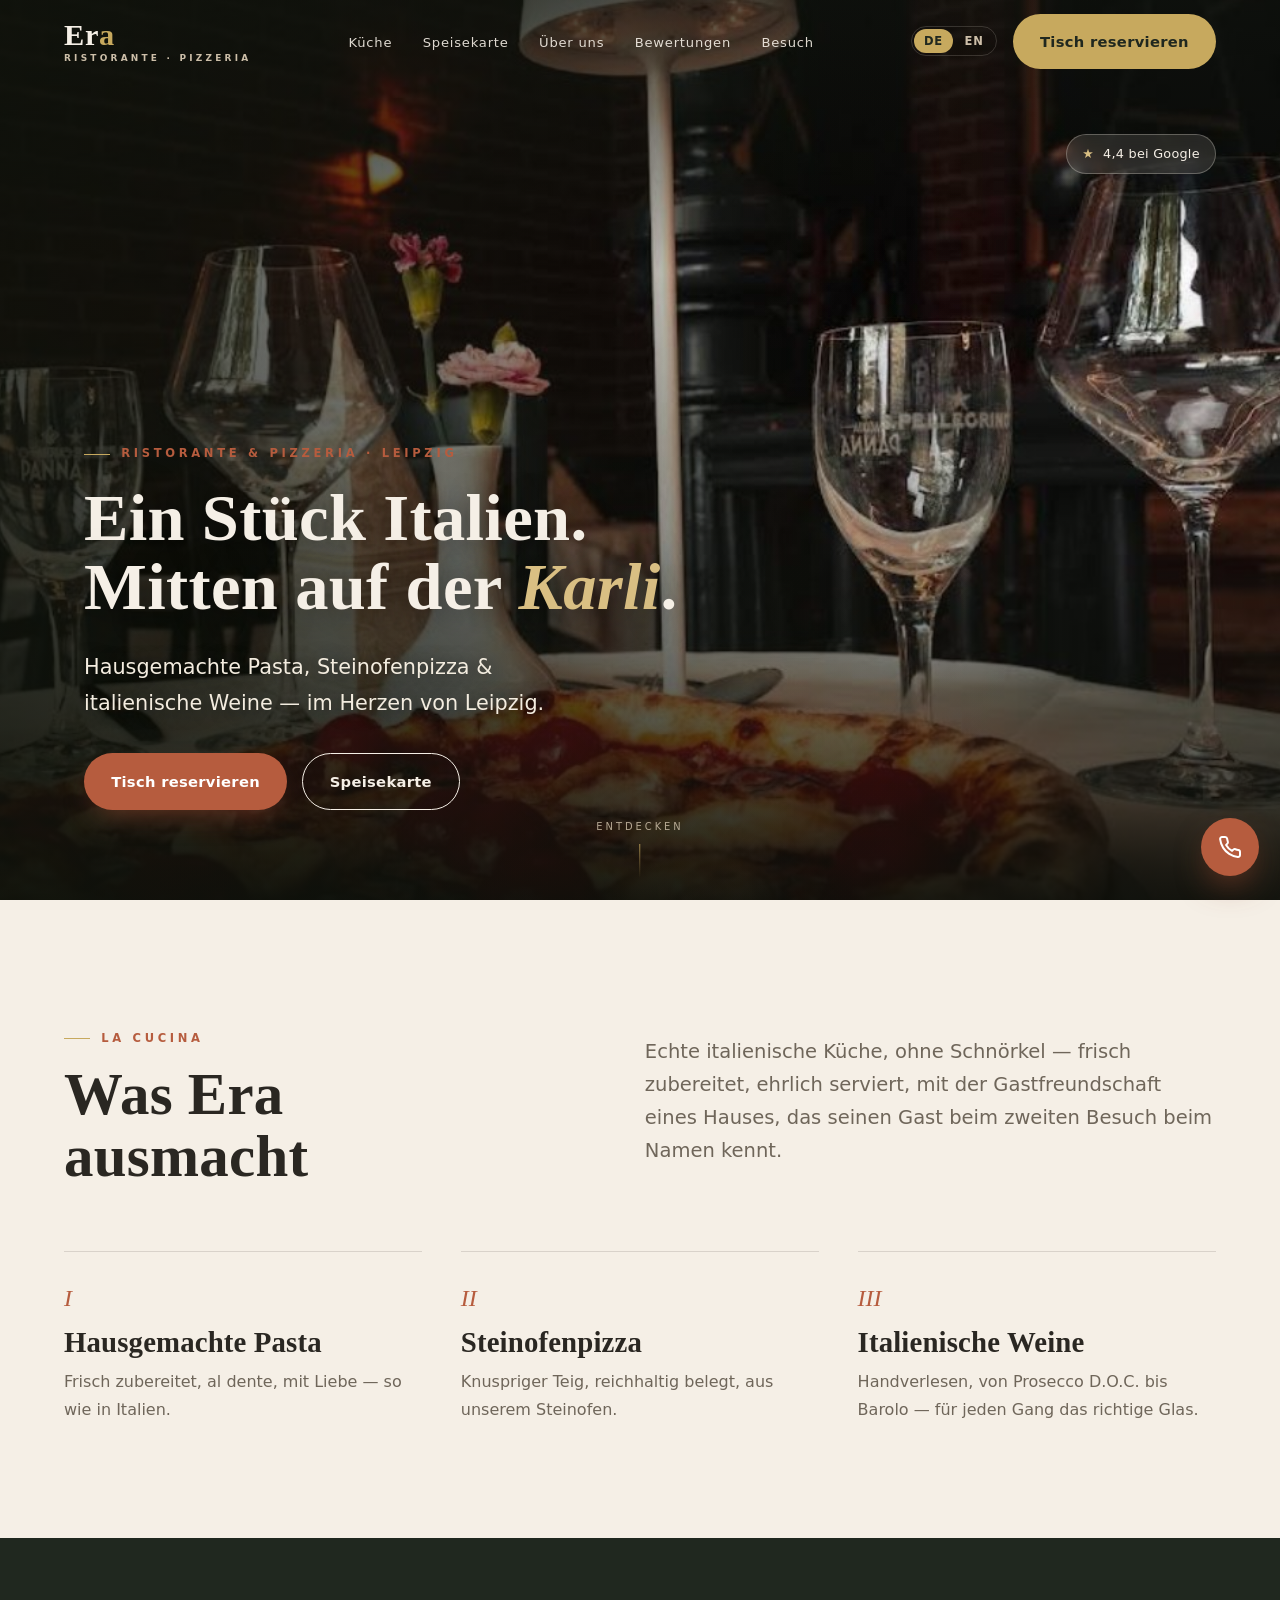
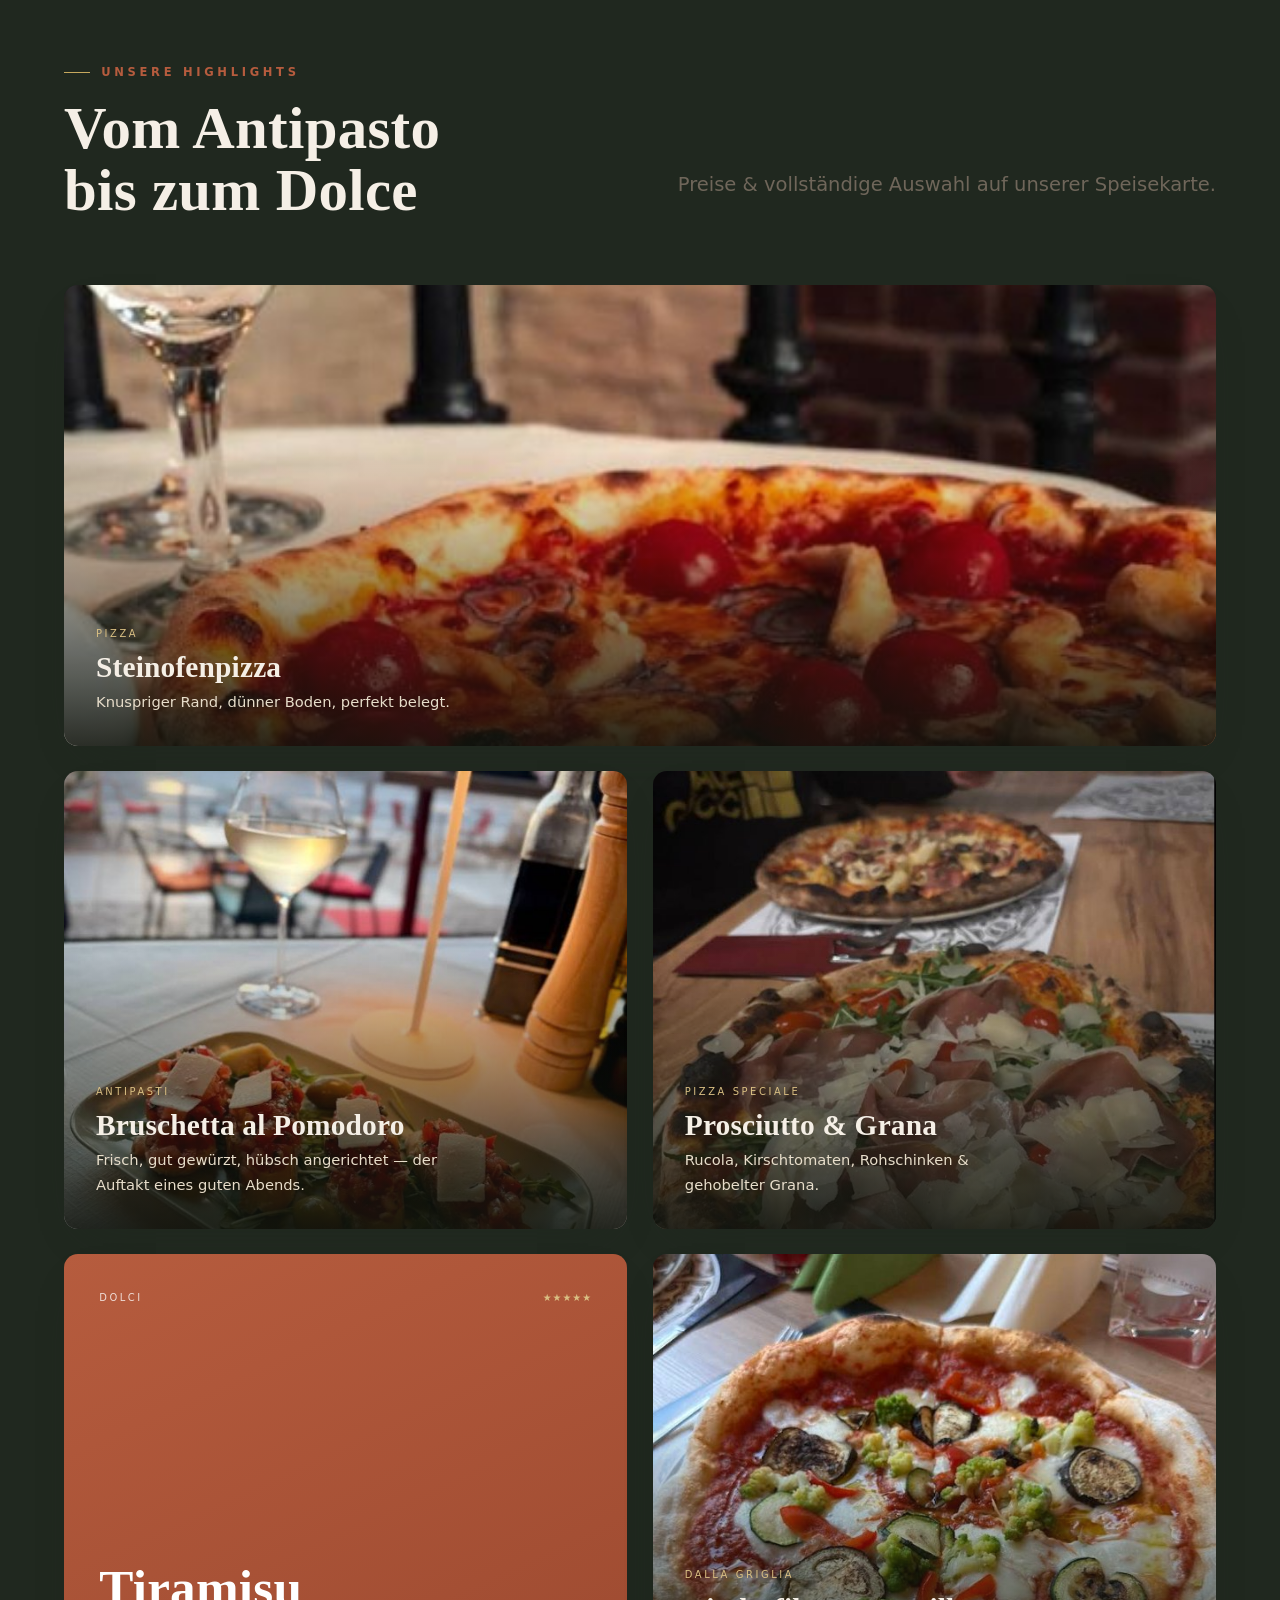
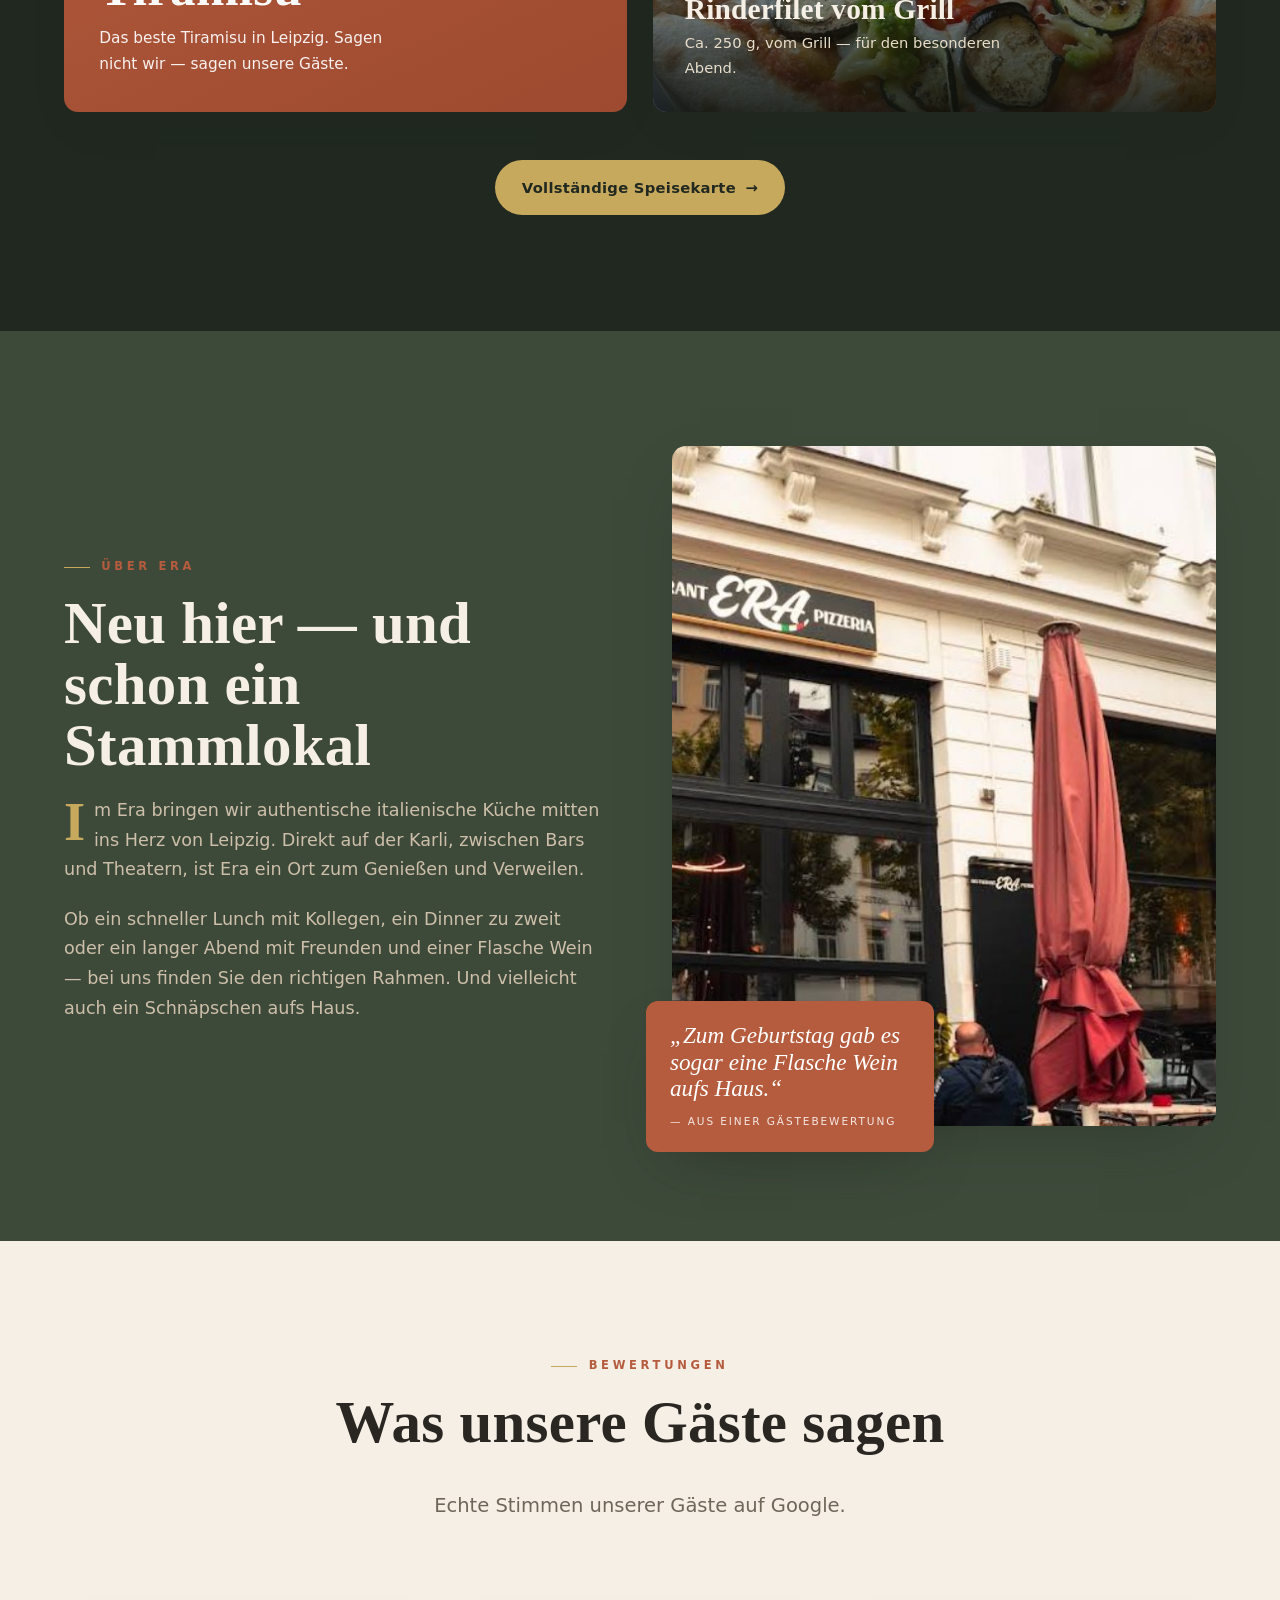
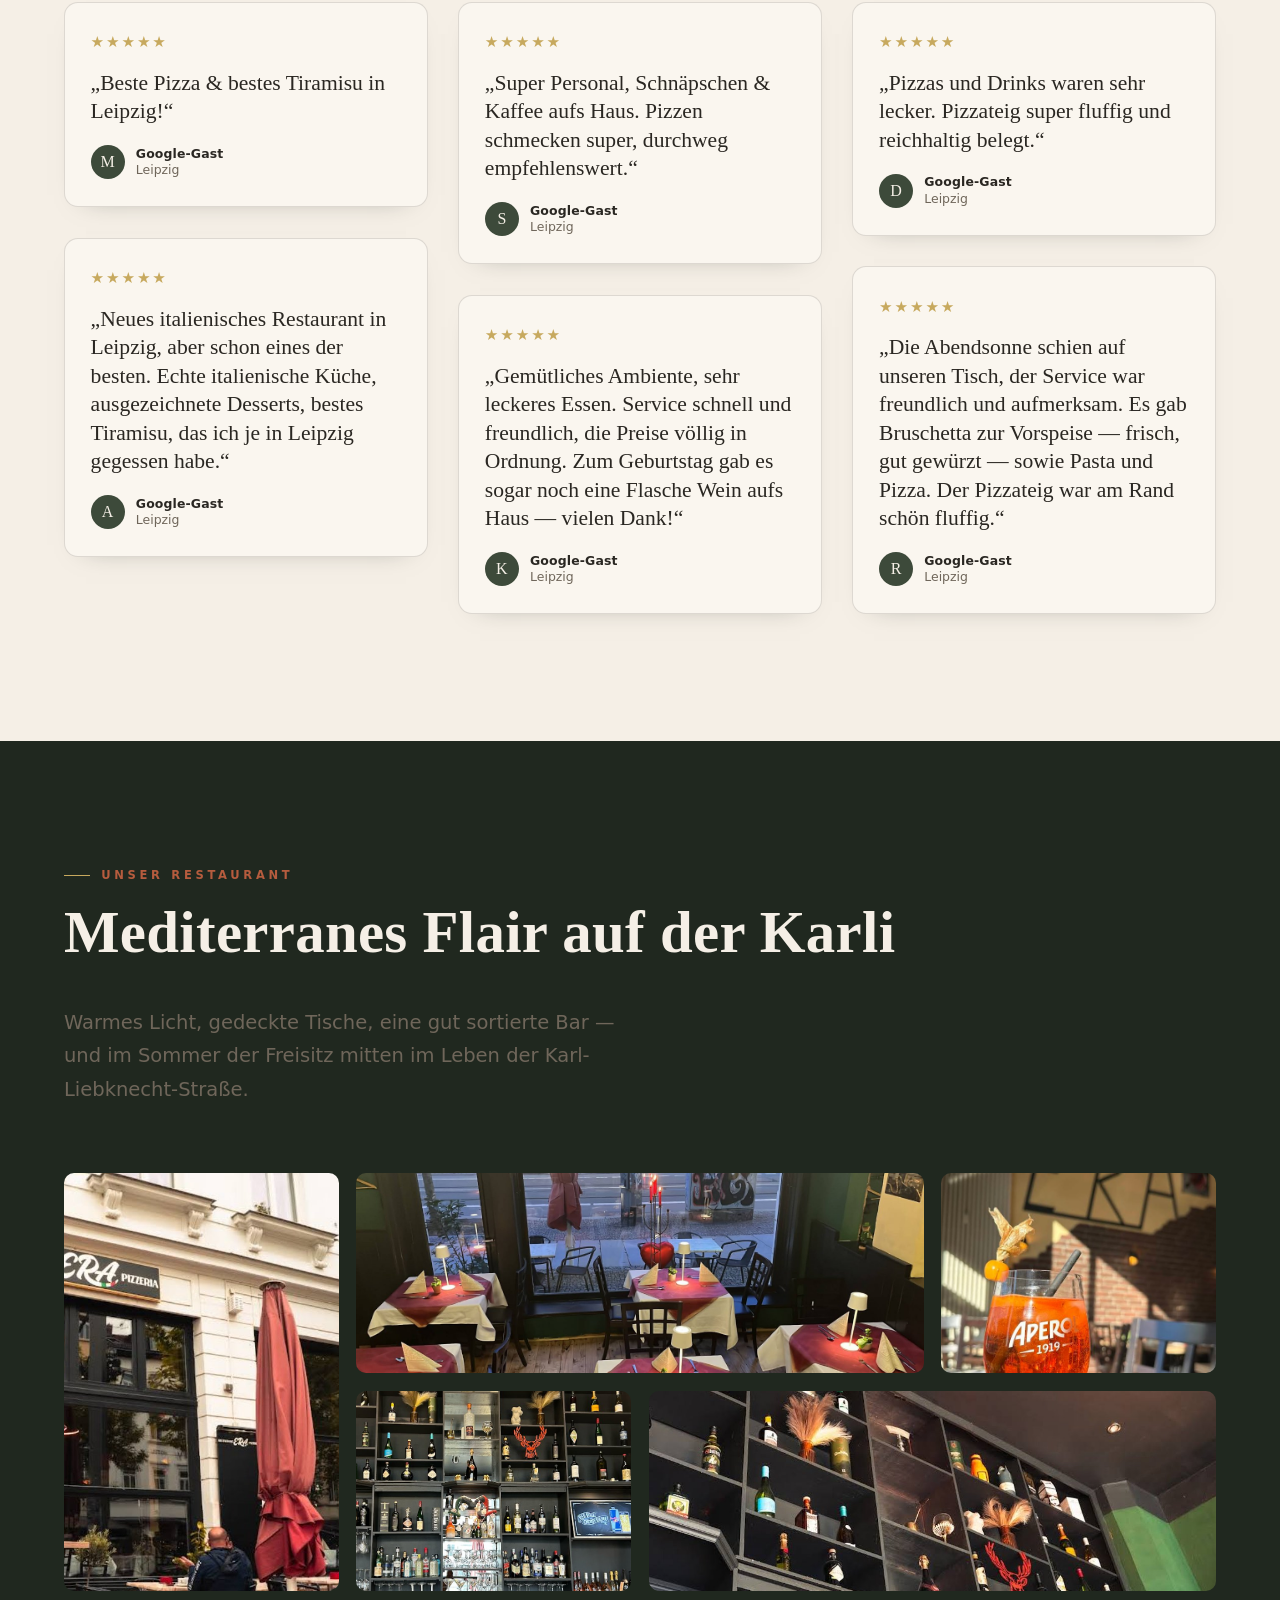
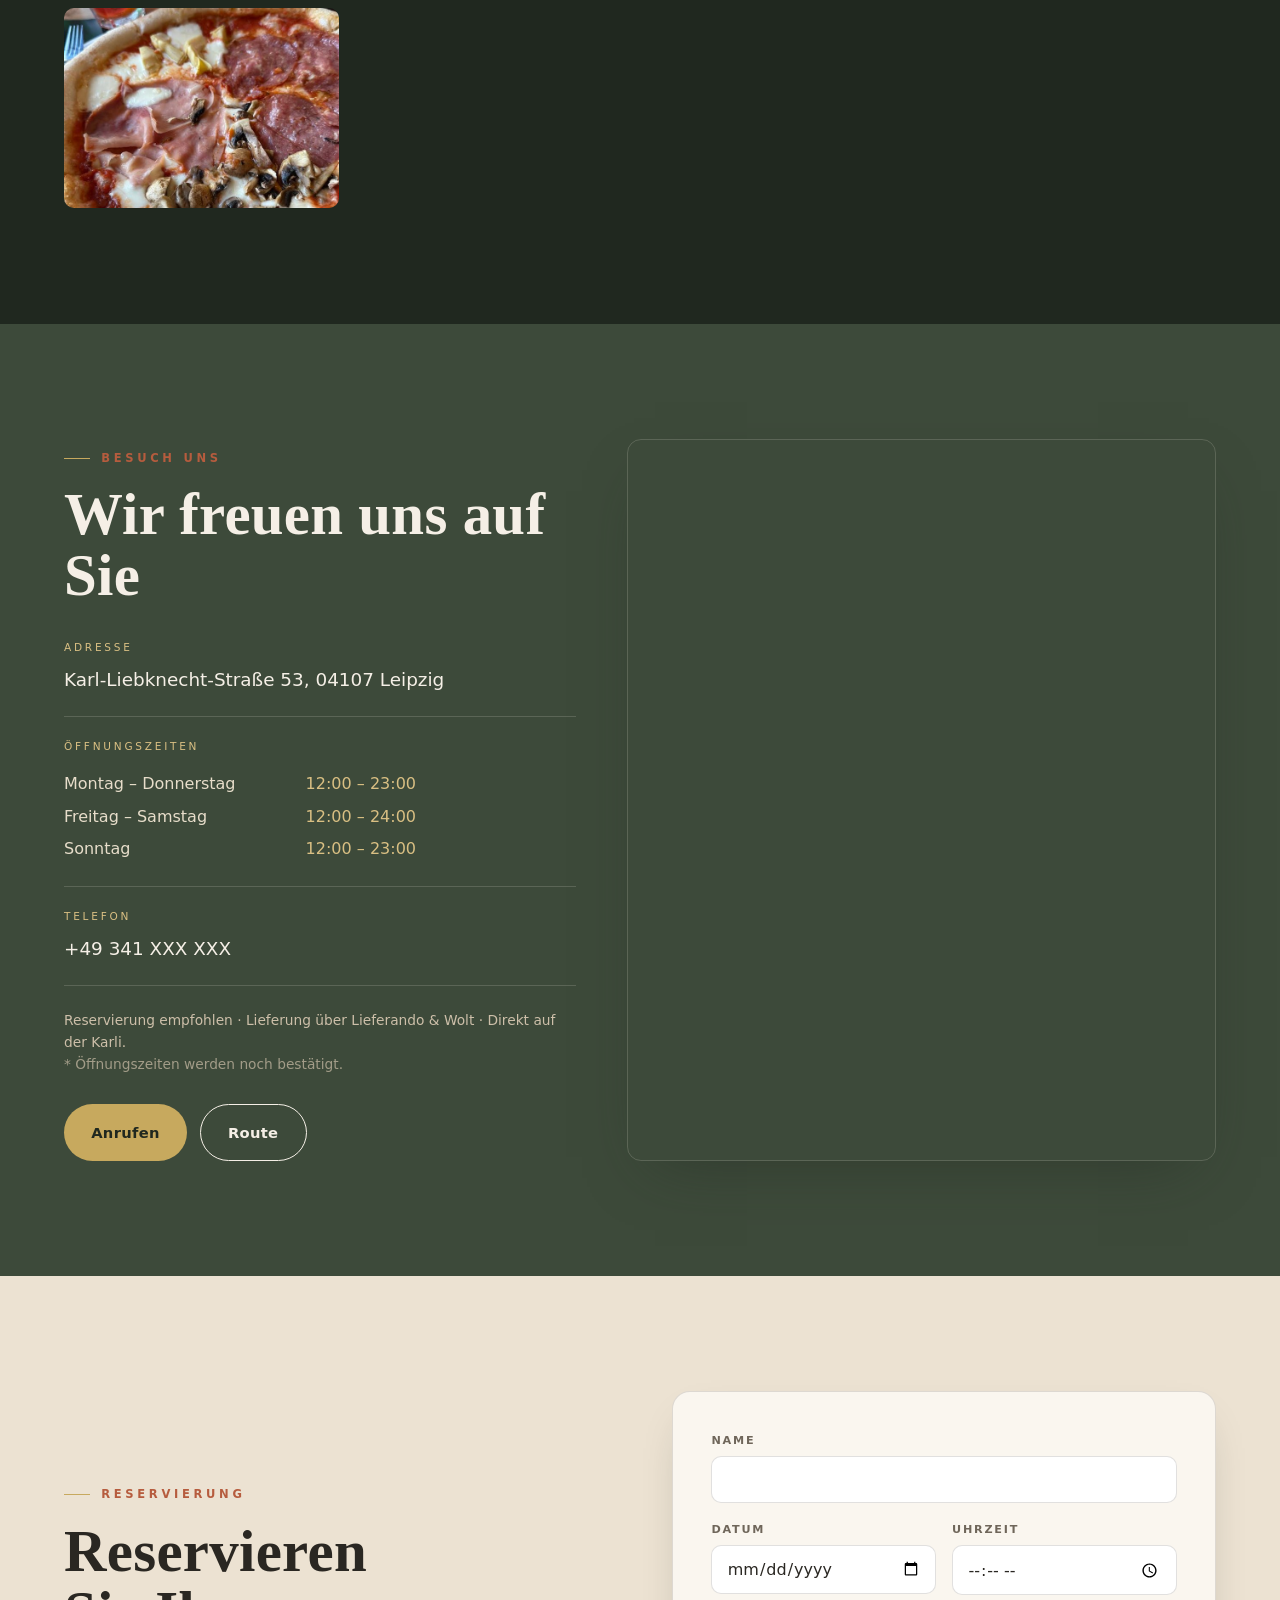
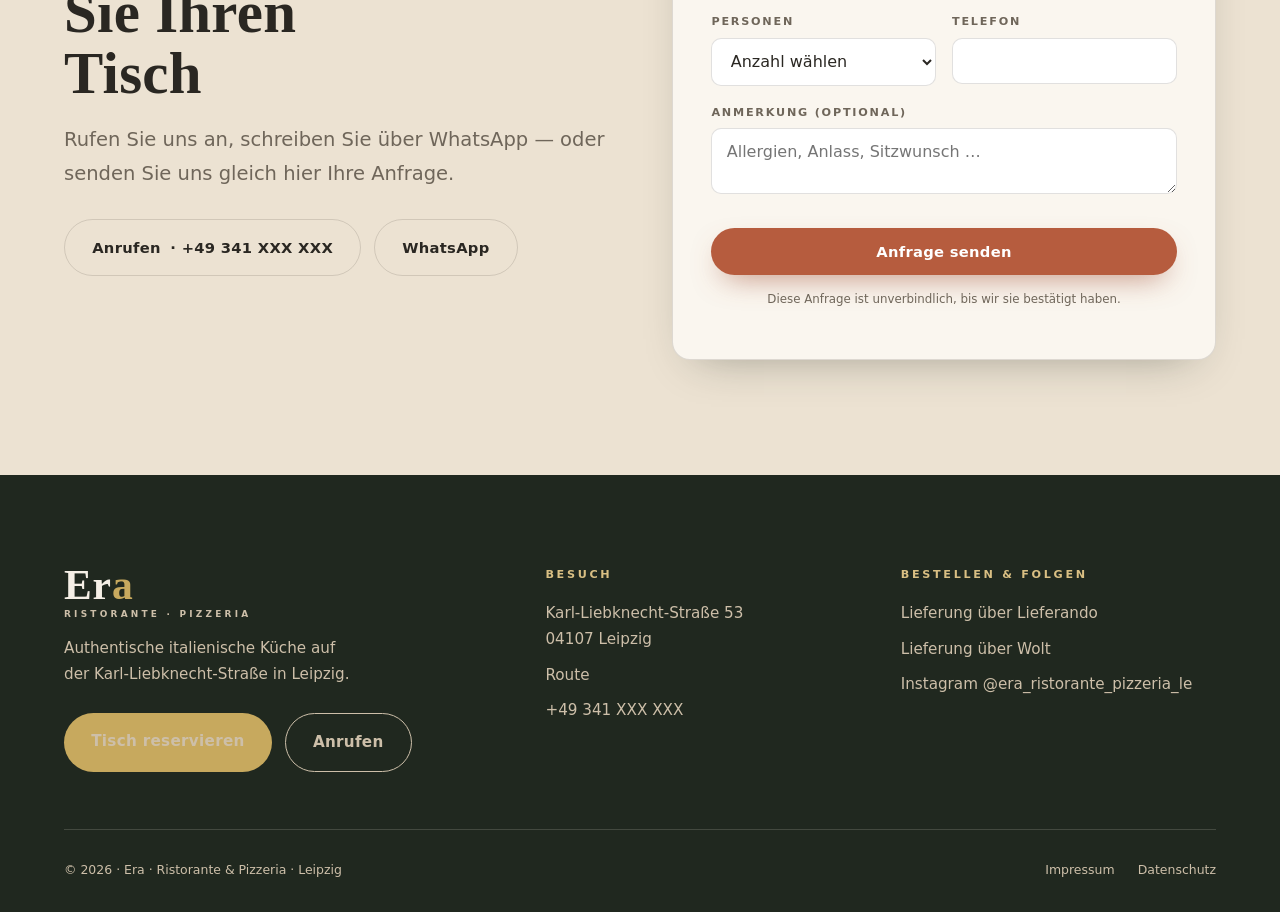
==== commit 33fa9b64: "Add files via upload" ====
--- a/index.html
+++ b/index.html
@@ -1,494 +1,460 @@
-<!DOCTYPE html>
-<html lang="de">
-<head>
-<meta charset="UTF-8">
-<meta name="viewport" content="width=device-width, initial-scale=1.0">
-<title>Era — Ristorante & Pizzeria auf der Karli in Leipzig</title>
-<meta name="description" content="Authentische italienische Küche auf der Karl-Liebknecht-Straße in Leipzig. Hausgemachte Pasta, Steinofenpizza, italienische Weine und das beste Tiramisu der Stadt.">
-<meta name="keywords" content="Italian Restaurant Leipzig, Pizza Karli Leipzig, Pasta Leipzig, Tiramisu Leipzig, Era Restaurant Leipzig, Ristorante Karl-Liebknecht-Straße">
-
-<!-- Open Graph -->
-<meta property="og:type" content="restaurant">
-<meta property="og:title" content="Era — Ristorante & Pizzeria auf der Karli in Leipzig">
-<meta property="og:description" content="Hausgemachte Pasta, Steinofenpizza & italienische Weine — im Herzen von Leipzig.">
-<meta property="og:image" content="assets/hero-pizza.jpg">
-<meta property="og:locale" content="de_DE">
-<!-- Twitter -->
-<meta name="twitter:card" content="summary_large_image">
-<meta name="twitter:title" content="Era — Ristorante & Pizzeria · Leipzig">
-<meta name="twitter:description" content="Ein Stück Italien. Mitten auf der Karli.">
-<meta name="twitter:image" content="assets/hero-pizza.jpg">
-
-<link rel="preconnect" href="https://fonts.googleapis.com">
-<link rel="preconnect" href="https://fonts.gstatic.com" crossorigin>
-<link href="https://fonts.googleapis.com/css2?family=Cormorant+Garamond:ital,wght@0,400;0,500;0,600;0,700;1,400;1,500;1,600&family=DM+Sans:opsz,wght@9..40,400;9..40,500;9..40,600;9..40,700&display=swap" rel="stylesheet">
-<link rel="stylesheet" href="assets/styles.css">
-
-<!-- JSON-LD: Restaurant -->
-<script type="application/ld+json">
-{
-  "@context":"https://schema.org",
-  "@type":"Restaurant",
-  "name":"Era Restaurant & Pizzeria",
-  "servesCuisine":"Italian",
-  "image":"assets/hero-pizza.jpg",
-  "url":"https://era-restaurant-leipzig.de",
-  "address":{
-    "@type":"PostalAddress",
-    "streetAddress":"Karl-Liebknecht-Straße 53",
-    "addressLocality":"Leipzig",
-    "postalCode":"04107",
-    "addressCountry":"DE"
-  },
-  "telephone":"+491779666081",
-  "openingHours":"Tu-Su 16:00-23:00",
-  "priceRange":"€€"
-}
-</script>
-<!-- TODO: add verified "openingHours" and exact "telephone" to JSON-LD once confirmed -->
-</head>
-<body>
-
-<!-- ============================ HEADER ============================ -->
-<header class="header">
-  <a href="#top" class="brand" aria-label="Era — Ristorante & Pizzeria">
-    <span class="name">Er<b>a</b></span>
-    <span class="sub">Ristorante &middot; Pizzeria</span>
-  </a>
-  <nav class="nav" aria-label="Hauptnavigation">
-    <ul class="nav-links">
-      <li><a href="#cucina" data-i18n="nav.kueche">Küche</a></li>
-      <li><a href="speisekarte.html" data-i18n="nav.menu">Speisekarte</a></li>
-      <li><a href="#about" data-i18n="nav.about">Über uns</a></li>
-      <li><a href="#reviews" data-i18n="nav.reviews">Bewertungen</a></li>
-      <li><a href="#visit" data-i18n="nav.visit">Besuch</a></li>
-    </ul>
-  </nav>
-  <div class="header-actions">
-    <div class="lang-toggle" role="group" aria-label="Sprache / Language">
-      <button data-lang="de">DE</button>
-      <button data-lang="en">EN</button>
-    </div>
-    <a href="#reserve" class="btn btn-gold" data-i18n="cta.reserve">Tisch reservieren</a>
-    <button class="hamburger" aria-label="Menü öffnen"><span></span><span></span><span></span></button>
-  </div>
-</header>
-
-<!-- Mobile menu -->
-<div class="mobile-menu" id="mobileMenu">
-  <a href="#cucina" data-i18n="nav.kueche">Küche</a>
-  <a href="speisekarte.html" data-i18n="nav.menu">Speisekarte</a>
-  <a href="#about" data-i18n="nav.about">Über uns</a>
-  <a href="#reviews" data-i18n="nav.reviews">Bewertungen</a>
-  <a href="#visit" data-i18n="nav.visit">Besuch</a>
-  <a href="#reserve" class="btn btn-gold mm-cta" data-i18n="cta.reserve">Tisch reservieren</a>
-</div>
-
-<!-- ============================ HERO ============================ -->
-<section class="hero" id="top">
-  <div class="hero-bg"><img src="assets/hero-pizza.jpg" alt="Steinofenpizza und Wein bei Kerzenlicht im Era Leipzig"></div>
-  <!-- VERIFY: insert exact Google review count from Maps listing before showing it -->
-  <div class="rating-pill"><span class="stars">★</span> <span data-i18n="rating">4,4 bei Google</span></div>
-  <div class="hero-inner">
-    <span class="eyebrow" data-i18n="hero.eyebrow">Ristorante &amp; Pizzeria · Leipzig</span>
-    <h1 data-i18n="hero.title">Ein Stück Italien.<br>Mitten auf der <span class="gold">Karli</span>.</h1>
-    <p class="hero-sub" data-i18n="hero.sub">Hausgemachte Pasta, Steinofenpizza &amp; italienische Weine — im Herzen von Leipzig.</p>
-    <div class="hero-cta">
-      <a href="#reserve" class="btn btn-primary" data-i18n="cta.reserve">Tisch reservieren</a>
-      <a href="#highlights" class="btn btn-ghost"><span data-i18n="cta.menu">Speisekarte</span></a>
-    </div>
-    <div class="cta-urgency"><span class="pulse-dot"></span><span data-i18n="urg.hero">Nur für kurze Zeit · Aktion läuft</span></div>
-  </div>
-  <div class="scroll-hint"><span data-i18n="scroll">Entdecken</span><span class="line"></span></div>
-</section>
-
-<!-- ============================ LA CUCINA ============================ -->
-<section class="section" id="cucina">
-  <div class="wrap">
-    <div class="cucina-head">
-      <div class="reveal">
-        <span class="eyebrow" data-i18n="cucina.eyebrow">La Cucina</span>
-        <h2 class="section-title" data-i18n="cucina.title" style="margin-top:1rem;">Was Era ausmacht</h2>
-      </div>
-      <p class="lead reveal d1" data-i18n="cucina.lead">Echte italienische Küche, ohne Schnörkel.</p>
-    </div>
-    <div class="pillars">
-      <div class="pillar reveal">
-        <span class="num">I</span>
-        <h3 data-i18n="p1.h">Hausgemachte Pasta</h3>
-        <p data-i18n="p1.p">Frisch zubereitet, al dente, mit Liebe — so wie in Italien.</p>
-      </div>
-      <div class="pillar reveal d1">
-        <span class="num">II</span>
-        <h3 data-i18n="p2.h">Steinofenpizza</h3>
-        <p data-i18n="p2.p">Knuspriger Teig, reichhaltig belegt, aus unserem Steinofen.</p>
-      </div>
-      <div class="pillar reveal d2">
-        <span class="num">III</span>
-        <h3 data-i18n="p3.h">Italienische Weine</h3>
-        <p data-i18n="p3.p">Handverlesen, von Prosecco D.O.C. bis Barolo.</p>
-      </div>
-    </div>
-  </div>
-</section>
-
-<!-- ============================ HIGHLIGHTS ============================ -->
-<section class="section dark" id="highlights">
-  <div class="wrap">
-    <div class="cucina-head">
-      <div class="reveal">
-        <span class="eyebrow" data-i18n="hl.eyebrow">Unsere Highlights</span>
-        <h2 class="section-title" data-i18n="hl.title" style="margin-top:1rem;">Vom Antipasto bis zum Dolce</h2>
-      </div>
-      <p class="lead reveal d1" data-i18n="hl.note">Preise &amp; vollständige Auswahl auf unserer Speisekarte.</p>
-    </div>
-
-    <div class="hl-grid">
-      <!-- Feature: stone-oven pizza -->
-      <article class="dish feature reveal">
-        <img src="assets/pizza-tablecloth.jpg" alt="Steinofenpizza mit Kirschtomaten" loading="lazy">
-        <div class="dish-text">
-          <span class="tag" data-i18n="d3.t">Pizza</span>
-          <h3 data-i18n="d3.h">Steinofenpizza</h3>
-          <p data-i18n="d3.p">Knuspriger Rand, dünner Boden, perfekt belegt.</p>
-        </div>
-      </article>
-
-      <article class="dish reveal">
-        <img src="assets/bruschetta.jpg" alt="Bruschetta al Pomodoro" loading="lazy">
-        <div class="dish-text">
-          <span class="tag" data-i18n="d1.t">Antipasti</span>
-          <h3 data-i18n="d1.h">Bruschetta al Pomodoro</h3>
-          <p data-i18n="d1.p">Frisch, gut gewürzt, hübsch angerichtet.</p>
-        </div>
-      </article>
-
-      <article class="dish reveal d1">
-        <img src="assets/steak.jpg" alt="Rinderfilet vom Grill mit Bratkartoffeln und Spinat" loading="lazy">
-        <div class="dish-text">
-          <span class="tag" data-i18n="d2.t">Dalla Griglia</span>
-          <h3 data-i18n="d2.h">Rinderfilet vom Grill</h3>
-          <p data-i18n="d2.p">Ca. 250 g, vom Grill — für den besonderen Abend.</p>
-        </div>
-      </article>
-
-      <article class="dish reveal">
-        <img src="assets/pizza-prosciutto.jpg" alt="Pizza mit Rohschinken und Grana" loading="lazy">
-        <div class="dish-text">
-          <span class="tag" data-i18n="d4.t">Pizza Speciale</span>
-          <h3 data-i18n="d4.h">Prosciutto &amp; Grana</h3>
-          <p data-i18n="d4.p">Rucola, Kirschtomaten, Rohschinken &amp; gehobelter Grana.</p>
-        </div>
-      </article>
-
-      <article class="dish reveal d1">
-        <img src="assets/pizza-quattro.jpg" alt="Pizza Quattro Stagioni" loading="lazy">
-        <div class="dish-text">
-          <span class="tag" data-i18n="d6.t">Pizzeria</span>
-          <h3 data-i18n="d6.h">Quattro Stagioni</h3>
-          <p data-i18n="d6.p">Vier Jahreszeiten auf einer Pizza — der Klassiker.</p>
-        </div>
-      </article>
-
-      <!-- Dolce finale: Tiramisù (real photo, full-width climax) -->
-      <article class="dish feature signature-photo reveal">
-        <img src="assets/tiramisu.jpg" alt="Hausgemachtes Tiramisu mit Kakao bestäubt" loading="lazy">
-        <div class="dish-text">
-          <span class="tag" data-i18n="d5.t">Dolci · ★★★★★</span>
-          <h3 data-i18n="d5.h">Tiramisu</h3>
-          <p data-i18n="d5.p">Das beste Tiramisu in Leipzig. Sagen nicht wir — sagen unsere Gäste.</p>
-        </div>
-      </article>
-    </div>
-
-    <div class="hl-foot reveal">
-      <a href="speisekarte.html" class="btn btn-gold">
-        <span data-i18n="cta.fullmenu">Vollständige Speisekarte</span>
-        <span class="arrow">→</span>
-      </a>
-    </div>
-  </div>
-</section>
-
-<!-- ============================ ABOUT ============================ -->
-<section class="section olive" id="about">
-  <div class="wrap">
-    <div class="about-grid">
-      <div class="about-copy">
-        <span class="eyebrow reveal" data-i18n="about.eyebrow">Über Era</span>
-        <h2 class="section-title reveal d1" data-i18n="about.title" style="margin-top:1rem;">Neu hier — und schon ein Stammlokal</h2>
-        <p class="first reveal d1" data-i18n="about.p1">Im Era bringen wir authentische italienische Küche mitten ins Herz von Leipzig.</p>
-        <p class="reveal d2" data-i18n="about.p2">Ob ein schneller Lunch, ein Dinner zu zweit oder ein langer Abend mit Freunden — und vielleicht ein Schnäpschen aufs Haus.</p>
-      </div>
-      <div class="about-media reveal d1">
-        <img src="assets/facade.jpg" alt="Era Restaurant Außenansicht auf der Karl-Liebknecht-Straße">
-        <div class="about-quote">
-          <div class="q" data-i18n="about.q">„Zum Geburtstag gab es sogar eine Flasche Wein aufs Haus.“</div>
-          <div class="by" data-i18n="about.qby">— aus einer Gästebewertung</div>
-        </div>
-      </div>
-    </div>
-  </div>
-</section>
-<!-- TODO: replace About story with real founder/owner story if client provides one -->
-
-<!-- ============================ REVIEWS ============================ -->
-<section class="section" id="reviews">
-  <div class="wrap">
-    <div class="reviews-head">
-      <span class="eyebrow center reveal" data-i18n="rev.eyebrow">Bewertungen</span>
-      <h2 class="section-title reveal d1" data-i18n="rev.title">Was unsere Gäste sagen</h2>
-      <p class="lead reveal d1" style="text-align:center" data-i18n="rev.lead">Echte Stimmen unserer Gäste auf Google.</p>
-    </div>
-    <!-- All review text is REAL (from Google research). Do not paraphrase. -->
-    <div class="reviews-grid">
-      <figure class="review reveal">
-        <div class="stars">★★★★★</div>
-        <p>„Beste Pizza &amp; bestes Tiramisu in Leipzig!“</p>
-        <figcaption class="who"><span class="dot">M</span><span class="meta"><b>Google-Gast</b>Leipzig</span></figcaption>
-      </figure>
-      <figure class="review reveal d1">
-        <div class="stars">★★★★★</div>
-        <p>„Neues italienisches Restaurant in Leipzig, aber schon eines der besten. Echte italienische Küche, ausgezeichnete Desserts, bestes Tiramisu, das ich je in Leipzig gegessen habe.“</p>
-        <figcaption class="who"><span class="dot">A</span><span class="meta"><b>Google-Gast</b>Leipzig</span></figcaption>
-      </figure>
-      <figure class="review reveal d2">
-        <div class="stars">★★★★★</div>
-        <p>„Super Personal, Schnäpschen &amp; Kaffee aufs Haus. Pizzen schmecken super, durchweg empfehlenswert.“</p>
-        <figcaption class="who"><span class="dot">S</span><span class="meta"><b>Google-Gast</b>Leipzig</span></figcaption>
-      </figure>
-      <figure class="review reveal">
-        <div class="stars">★★★★★</div>
-        <p>„Gemütliches Ambiente, sehr leckeres Essen. Service schnell und freundlich, die Preise völlig in Ordnung. Zum Geburtstag gab es sogar noch eine Flasche Wein aufs Haus — vielen Dank!“</p>
-        <figcaption class="who"><span class="dot">K</span><span class="meta"><b>Google-Gast</b>Leipzig</span></figcaption>
-      </figure>
-      <figure class="review reveal d1">
-        <div class="stars">★★★★★</div>
-        <p>„Pizzas und Drinks waren sehr lecker. Pizzateig super fluffig und reichhaltig belegt.“</p>
-        <figcaption class="who"><span class="dot">D</span><span class="meta"><b>Google-Gast</b>Leipzig</span></figcaption>
-      </figure>
-      <figure class="review reveal d2">
-        <div class="stars">★★★★★</div>
-        <p>„Die Abendsonne schien auf unseren Tisch, der Service war freundlich und aufmerksam. Es gab Bruschetta zur Vorspeise — frisch, gut gewürzt — sowie Pasta und Pizza. Der Pizzateig war am Rand schön fluffig.“</p>
-        <figcaption class="who"><span class="dot">R</span><span class="meta"><b>Google-Gast</b>Leipzig</span></figcaption>
-      </figure>
-    </div>
-  </div>
-</section>
-
-<!-- ============================ GALLERY ============================ -->
-<section class="section dark" id="gallery">
-  <div class="wrap">
-    <div class="gallery-head">
-      <div class="reveal">
-        <span class="eyebrow" data-i18n="gal.eyebrow">Unser Restaurant</span>
-        <h2 class="section-title" data-i18n="gal.title" style="margin-top:1rem;">Mediterranes Flair auf der Karli</h2>
-      </div>
-      <p class="lead reveal d1" data-i18n="gal.lead">Warmes Licht, gedeckte Tische, eine gut sortierte Bar.</p>
-    </div>
-    <div class="gallery reveal">
-      <div class="gphoto g-h2"><img src="assets/facade.jpg" alt="Era Außenansicht auf der Karli" loading="lazy"></div>
-      <div class="gphoto g-w2"><img src="assets/interior-wide.jpg" alt="Bar und Innenraum bei Kerzenlicht" loading="lazy"></div>
-      <div class="gphoto"><img src="assets/aperol-era.jpg" alt="Aperol Spritz vor dem Era Schriftzug" loading="lazy"></div>
-      <div class="gphoto"><img src="assets/bar-front.jpg" alt="Gut sortierte Bar im Era" loading="lazy"></div>
-      <div class="gphoto g-w2"><img src="assets/bar-angle.jpg" alt="Flaschenregal der Era Bar" loading="lazy"></div>
-      <div class="gphoto"><img src="assets/pizza-verdure.jpg" alt="Pizza alle Verdure mit Gemüse" loading="lazy"></div>
-    </div>
-  </div>
-</section>
-
-<!-- ============================ VISIT ============================ -->
-<section class="section olive" id="visit">
-  <div class="wrap">
-    <div class="visit-grid">
-      <div class="visit-info">
-        <span class="eyebrow reveal" data-i18n="visit.eyebrow">Besuch uns</span>
-        <h2 class="section-title reveal d1" data-i18n="visit.title" style="margin:1rem 0 2rem;">Wir freuen uns auf Sie</h2>
-
-        <div class="row reveal">
-          <div class="label" data-i18n="visit.addr">Adresse</div>
-          <div class="val"><a href="https://www.google.com/maps/dir/?api=1&destination=Era+Restaurant+Karl-Liebknecht-Stra%C3%9Fe+53+04107+Leipzig" target="_blank" rel="noopener noreferrer">Karl-Liebknecht-Straße 53, 04107 Leipzig</a></div>
-        </div>
-
-        <div class="row reveal">
-          <div class="label" data-i18n="visit.hours">Öffnungszeiten</div>
-          <div class="val" style="margin-top:.7rem">
-            <div class="hours-line"><span data-i18n="h.days">Dienstag – Sonntag</span><span data-i18n="h.open">16:00 – 23:00</span></div>
-            <div class="hours-line"><span data-i18n="h.closedday">Montag</span><span data-i18n="h.closed">Geschlossen</span></div>
-          </div>
-        </div>
-
-        <div class="row reveal">
-          <div class="label" data-i18n="visit.phone">Telefon</div>
-          <div class="val"><a href="tel:+491779666081">0177 9666081</a></div>
-        </div>
-
-        <p class="visit-note reveal" data-i18n="visit.note">Reservierung empfohlen · Lieferung über Lieferando &amp; Wolt · Direkt auf der Karli.</p>
-
-        <div class="visit-cta reveal">
-          <a href="tel:+491779666081" class="btn btn-gold"><span data-i18n="cta.call">Anrufen</span></a>
-          <a href="https://www.google.com/maps/dir/?api=1&destination=Era+Restaurant+Karl-Liebknecht-Stra%C3%9Fe+53+04107+Leipzig" target="_blank" rel="noopener noreferrer" class="btn btn-ghost"><span data-i18n="cta.route">Route</span></a>
-        </div>
-      </div>
-
-      <div class="map-card reveal d1">
-        <iframe
-          src="https://maps.google.com/maps?q=Era+Restaurant+Karl-Liebknecht-Stra%C3%9Fe+53+04107+Leipzig&output=embed"
-          title="Era Restaurant — Karl-Liebknecht-Straße 53, Leipzig"
-          allowfullscreen loading="lazy" referrerpolicy="no-referrer-when-downgrade"></iframe>
-      </div>
-    </div>
-  </div>
-</section>
-
-<!-- ============================ RESERVE ============================ -->
-<section class="section reserve" id="reserve">
-  <div class="wrap">
-    <div class="promo-strip reveal" style="margin-bottom:clamp(2.5rem,5vw,3.5rem)">
-      <div class="ps-main">
-        <span class="ps-badge"><span class="pulse-dot"></span><span data-i18n="strip.badge">Aktion</span></span>
-        <h3 data-i18n="strip.title">Reservieren &amp; genießen — Schnäpschen aufs Haus</h3>
-        <p class="ps-text" data-i18n="strip.text">Nur für kurze Zeit. Sichern Sie sich Ihren Tisch, bevor die Aktion endet.</p>
-      </div>
-      <div class="ps-cta">
-        <a href="tel:+491779666081" class="btn btn-gold"><span data-i18n="strip.cta">Jetzt sichern</span></a>
-      </div>
-    </div>
-    <div class="reserve-grid">
-      <div class="reserve-copy">
-        <span class="eyebrow reveal" data-i18n="res.eyebrow">Reservierung</span>
-        <h2 class="section-title reveal d1" data-i18n="res.title" style="margin-top:1rem;">Reservieren Sie Ihren Tisch</h2>
-        <p class="lead reveal d1" style="margin-top:1.2rem" data-i18n="res.lead">Rufen Sie uns an, schreiben Sie über WhatsApp — oder senden Sie uns gleich hier Ihre Anfrage.</p>
-        <div class="reserve-quick reveal d2">
-                    <a href="tel:+491779666081" class="btn btn-ghost"><span data-i18n="cta.call">Anrufen</span> · 0177 9666081</a>
-                    <a href="https://wa.me/491779666081?text=Hallo%2C%20ich%20m%C3%B6chte%20gerne%20einen%20Tisch%20reservieren." target="_blank" rel="noopener noreferrer" class="btn btn-ghost">WhatsApp</a>
-        </div>
-        <div class="cta-urgency reveal d2"><span class="pulse-dot"></span><span data-i18n="urg.reserve">Aktion endet bald — jetzt sichern</span></div>
-      </div>
-
-      <form class="res reveal d1" id="res-form" novalidate>
-        <div class="field">
-          <label for="r-name" data-i18n="f.name">Name</label>
-          <input id="r-name" name="name" type="text" autocomplete="name">
-          <div class="err" data-i18n="f.err.name">Bitte geben Sie Ihren Namen an.</div>
-        </div>
-        <div class="f-row">
-          <div class="field">
-            <label for="r-date" data-i18n="f.date">Datum</label>
-            <input id="r-date" name="date" type="date">
-            <div class="err" data-i18n="f.err.date">Bitte wählen Sie ein Datum.</div>
-          </div>
-          <div class="field">
-            <label for="r-time" data-i18n="f.time">Uhrzeit</label>
-            <input id="r-time" name="time" type="time" step="900">
-            <div class="err" data-i18n="f.err.time">Bitte wählen Sie eine Uhrzeit.</div>
-          </div>
-        </div>
-        <div class="f-row">
-          <div class="field">
-            <label for="r-guests" data-i18n="f.guests">Personen</label>
-            <select id="r-guests" name="guests">
-              <option value="" data-i18n="f.guests.ph">Anzahl wählen</option>
-              <option>1</option><option>2</option><option>3</option><option>4</option>
-              <option>5</option><option>6</option><option>7</option><option>8</option>
-              <option value="9+">9+</option>
-            </select>
-            <div class="err" data-i18n="f.err.guests">Bitte wählen Sie die Personenzahl.</div>
-          </div>
-          <div class="field">
-            <label for="r-phone" data-i18n="f.phone">Telefon</label>
-            <input id="r-phone" name="phone" type="tel" autocomplete="tel">
-          </div>
-        </div>
-        <div class="field">
-          <label for="r-note" data-i18n="f.note">Anmerkung (optional)</label>
-          <textarea id="r-note" name="note" rows="2" data-i18n-ph="f.note.ph" placeholder="Allergien, Anlass, Sitzwunsch …"></textarea>
-        </div>
-        <button type="submit" class="btn btn-primary" data-i18n="f.submit">Anfrage senden</button>
-        <p class="form-note" data-i18n="res.formnote">Diese Anfrage ist unverbindlich, bis wir sie bestätigt haben.</p>
-      </form>
-    </div>
-  </div>
-</section>
-
-<!-- ============================ FOOTER ============================ -->
-<footer class="footer" id="footer">
-  <div class="wrap">
-    <div class="footer-top">
-      <div class="footer-col">
-        <div class="brand"><span class="name">Er<b>a</b></span><span class="sub">Ristorante &middot; Pizzeria</span></div>
-        <p style="margin-top:1.1rem;max-width:30ch" data-i18n="foot.tag">Authentische italienische Küche auf der Karl-Liebknecht-Straße in Leipzig.</p>
-        <div class="foot-cta">
-          <a href="#reserve" class="btn btn-gold" data-i18n="cta.reserve">Tisch reservieren</a>
-          <a href="tel:+491779666081" class="btn btn-ghost"><span data-i18n="cta.call">Anrufen</span></a>
-        </div>
-      </div>
-      <div class="footer-col">
-        <h4 data-i18n="foot.visit">Besuch</h4>
-        <p>Karl-Liebknecht-Straße 53<br>04107 Leipzig</p>
-        <a href="https://www.google.com/maps/dir/?api=1&destination=Era+Restaurant+Karl-Liebknecht-Stra%C3%9Fe+53+04107+Leipzig" target="_blank" rel="noopener noreferrer" data-i18n="cta.route">Route</a>
-                <a href="tel:+491779666081">0177 9666081</a>
-      </div>
-      <div class="footer-col">
-        <h4 data-i18n="foot.order">Bestellen & Folgen</h4>
-        <a href="https://www.lieferando.de/speisekarte/era-restaurant" target="_blank" rel="noopener noreferrer" data-i18n="foot.deliv1">Lieferung über Lieferando</a>
-        <!-- TODO: verify exact Era Wolt link -->
-        <a href="https://wolt.com/de/deu/leipzig" target="_blank" rel="noopener noreferrer" data-i18n="foot.deliv2">Lieferung über Wolt</a>
-        <a href="https://instagram.com/era_ristorante_pizzeria_le" target="_blank" rel="noopener noreferrer">Instagram @era_ristorante_pizzeria_le</a>
-      </div>
-    </div>
-    <div class="footer-bottom">
-      <span>© <span id="year">2026</span> · <span data-i18n="foot.rights">Era · Ristorante &amp; Pizzeria · Leipzig</span></span>
-      <span>
-        <!-- TODO: link real Impressum & Datenschutz pages -->
-        <a href="impressum.html" data-i18n="foot.imprint">Impressum</a>
-        <a href="datenschutz.html" data-i18n="foot.privacy">Datenschutz</a>
-      </span>
-    </div>
-  </div>
-</footer>
-
-<!-- ============================ PROMO MODAL (funnel) ============================ -->
-<!-- TODO: when the client sends the promo details, update promo.title / promo.text / promo.badge in assets/app.js -->
-<div class="promo" id="promo" role="dialog" aria-modal="true" aria-label="Aktion">
-  <div class="promo-card">
-    <button class="promo-close" id="promoClose" aria-label="Schließen">&times;</button>
-    <div class="promo-media"><img src="assets/tiramisu.jpg" alt=""></div>
-    <div class="promo-body">
-      <span class="promo-badge" data-i18n="promo.badge">Nur für kurze Zeit</span>
-      <span class="eyebrow" data-i18n="promo.eyebrow">Aktion</span>
-      <h3 data-i18n="promo.title">Reservieren &amp; genießen</h3>
-      <p data-i18n="promo.text">Sichern Sie sich Ihren Tisch auf der Karli — und lassen Sie sich von unserer Küche verwöhnen.</p>
-      <div class="promo-actions">
-        <a href="#reserve" class="btn btn-primary" id="promoCta" data-i18n="promo.cta">Jetzt Tisch sichern</a>
-        <button class="promo-dismiss" id="promoDismiss" data-i18n="promo.dismiss">Vielleicht später</button>
-      </div>
-    </div>
-  </div>
-</div>
-
-<!-- Floating phone (desktop) -->
-<a href="tel:+491779666081" class="fab" aria-label="Anrufen" data-i18n-al="cta.call">
-  <svg viewBox="0 0 24 24" fill="none" stroke="currentColor" stroke-width="2" stroke-linecap="round" stroke-linejoin="round"><path d="M22 16.92v3a2 2 0 0 1-2.18 2 19.79 19.79 0 0 1-8.63-3.07 19.5 19.5 0 0 1-6-6 19.79 19.79 0 0 1-3.07-8.67A2 2 0 0 1 4.11 2h3a2 2 0 0 1 2 1.72c.13.96.36 1.9.7 2.81a2 2 0 0 1-.45 2.11L8.09 9.91a16 16 0 0 0 6 6l1.27-1.27a2 2 0 0 1 2.11-.45c.91.34 1.85.57 2.81.7A2 2 0 0 1 22 16.92z"/></svg>
-</a>
-
-<!-- Mobile action bar -->
-<nav class="mobile-bar" aria-label="Schnellaktionen">
-  <a href="tel:+491779666081">
-    <svg viewBox="0 0 24 24" fill="none" stroke="currentColor" stroke-width="2" stroke-linecap="round" stroke-linejoin="round"><path d="M22 16.92v3a2 2 0 0 1-2.18 2 19.79 19.79 0 0 1-8.63-3.07 19.5 19.5 0 0 1-6-6 19.79 19.79 0 0 1-3.07-8.67A2 2 0 0 1 4.11 2h3a2 2 0 0 1 2 1.72c.13.96.36 1.9.7 2.81a2 2 0 0 1-.45 2.11L8.09 9.91a16 16 0 0 0 6 6l1.27-1.27a2 2 0 0 1 2.11-.45c.91.34 1.85.57 2.81.7A2 2 0 0 1 22 16.92z"/></svg>
-    <span data-i18n="cta.call">Anrufen</span>
-  </a>
-  <a href="https://www.google.com/maps/dir/?api=1&destination=Era+Restaurant+Karl-Liebknecht-Stra%C3%9Fe+53+04107+Leipzig" target="_blank" rel="noopener noreferrer">
-    <svg viewBox="0 0 24 24" fill="none" stroke="currentColor" stroke-width="2" stroke-linecap="round" stroke-linejoin="round"><path d="M21 10c0 7-9 13-9 13s-9-6-9-13a9 9 0 0 1 18 0z"/><circle cx="12" cy="10" r="3"/></svg>
-    <span data-i18n="cta.route">Route</span>
-  </a>
-  <a href="#reserve" class="accent">
-    <svg viewBox="0 0 24 24" fill="none" stroke="currentColor" stroke-width="2" stroke-linecap="round" stroke-linejoin="round"><rect x="3" y="4" width="18" height="18" rx="2"/><path d="M16 2v4M8 2v4M3 10h18"/></svg>
-    <span data-i18n="cta.reserveShort">Reservieren</span>
-  </a>
-</nav>
-
-<script src="assets/app.js"></script>
-<script>document.getElementById("year").textContent=new Date().getFullYear();</script>
-</body>
-</html>
+<!DOCTYPE html>
+<html lang="de">
+<head>
+<meta charset="UTF-8">
+<meta name="viewport" content="width=device-width, initial-scale=1.0">
+<title>Era — Ristorante & Pizzeria auf der Karli in Leipzig</title>
+<meta name="description" content="Authentische italienische Küche auf der Karl-Liebknecht-Straße in Leipzig. Hausgemachte Pasta, Steinofenpizza, italienische Weine und das beste Tiramisu der Stadt.">
+<meta name="keywords" content="Italian Restaurant Leipzig, Pizza Karli Leipzig, Pasta Leipzig, Tiramisu Leipzig, Era Restaurant Leipzig, Ristorante Karl-Liebknecht-Straße">
+
+<!-- Open Graph -->
+<meta property="og:type" content="restaurant">
+<meta property="og:title" content="Era — Ristorante & Pizzeria auf der Karli in Leipzig">
+<meta property="og:description" content="Hausgemachte Pasta, Steinofenpizza & italienische Weine — im Herzen von Leipzig.">
+<meta property="og:image" content="assets/hero-pizza.jpg">
+<meta property="og:locale" content="de_DE">
+<!-- Twitter -->
+<meta name="twitter:card" content="summary_large_image">
+<meta name="twitter:title" content="Era — Ristorante & Pizzeria · Leipzig">
+<meta name="twitter:description" content="Ein Stück Italien. Mitten auf der Karli.">
+<meta name="twitter:image" content="assets/hero-pizza.jpg">
+
+<link rel="preconnect" href="https://fonts.googleapis.com">
+<link rel="preconnect" href="https://fonts.gstatic.com" crossorigin>
+<link href="https://fonts.googleapis.com/css2?family=Cormorant+Garamond:ital,wght@0,400;0,500;0,600;0,700;1,400;1,500;1,600&family=DM+Sans:opsz,wght@9..40,400;9..40,500;9..40,600;9..40,700&display=swap" rel="stylesheet">
+<link rel="stylesheet" href="assets/styles.css">
+
+<!-- JSON-LD: Restaurant -->
+<script type="application/ld+json">
+{
+  "@context":"https://schema.org",
+  "@type":"Restaurant",
+  "name":"Era Restaurant & Pizzeria",
+  "servesCuisine":"Italian",
+  "image":"assets/hero-pizza.jpg",
+  "url":"https://era-restaurant-leipzig.de",
+  "address":{
+    "@type":"PostalAddress",
+    "streetAddress":"Karl-Liebknecht-Straße 53",
+    "addressLocality":"Leipzig",
+    "postalCode":"04107",
+    "addressCountry":"DE"
+  },
+  "telephone":"+49341XXXXXX",
+  "priceRange":"€€"
+}
+</script>
+<!-- TODO: add verified "openingHours" and exact "telephone" to JSON-LD once confirmed -->
+</head>
+<body>
+
+<!-- ============================ HEADER ============================ -->
+<header class="header">
+  <a href="#top" class="brand" aria-label="Era — Ristorante & Pizzeria">
+    <span class="name">Er<b>a</b></span>
+    <span class="sub">Ristorante &middot; Pizzeria</span>
+  </a>
+  <nav class="nav" aria-label="Hauptnavigation">
+    <ul class="nav-links">
+      <li><a href="#cucina" data-i18n="nav.kueche">Küche</a></li>
+      <li><a href="speisekarte.html" data-i18n="nav.menu">Speisekarte</a></li>
+      <li><a href="#about" data-i18n="nav.about">Über uns</a></li>
+      <li><a href="#reviews" data-i18n="nav.reviews">Bewertungen</a></li>
+      <li><a href="#visit" data-i18n="nav.visit">Besuch</a></li>
+    </ul>
+  </nav>
+  <div class="header-actions">
+    <div class="lang-toggle" role="group" aria-label="Sprache / Language">
+      <button data-lang="de">DE</button>
+      <button data-lang="en">EN</button>
+    </div>
+    <a href="#reserve" class="btn btn-gold" data-i18n="cta.reserve">Tisch reservieren</a>
+    <button class="hamburger" aria-label="Menü öffnen"><span></span><span></span><span></span></button>
+  </div>
+</header>
+
+<!-- Mobile menu -->
+<div class="mobile-menu" id="mobileMenu">
+  <a href="#cucina" data-i18n="nav.kueche">Küche</a>
+  <a href="speisekarte.html" data-i18n="nav.menu">Speisekarte</a>
+  <a href="#about" data-i18n="nav.about">Über uns</a>
+  <a href="#reviews" data-i18n="nav.reviews">Bewertungen</a>
+  <a href="#visit" data-i18n="nav.visit">Besuch</a>
+  <a href="#reserve" class="btn btn-gold mm-cta" data-i18n="cta.reserve">Tisch reservieren</a>
+</div>
+
+<!-- ============================ HERO ============================ -->
+<section class="hero" id="top">
+  <div class="hero-bg"><video src="assets/hero-pizza.mp4" poster="assets/hero-pizza.jpg" autoplay muted loop playsinline preload="auto" aria-label="Steinofenpizza und Wein bei Kerzenlicht im Era Leipzig"></video></div>
+  <!-- VERIFY: insert exact Google review count from Maps listing before showing it -->
+  <div class="rating-pill"><span class="stars">★</span> <span data-i18n="rating">4,4 bei Google</span></div>
+  <div class="hero-inner">
+    <span class="eyebrow" data-i18n="hero.eyebrow">Ristorante &amp; Pizzeria · Leipzig</span>
+    <h1 data-i18n="hero.title">Ein Stück Italien.<br>Mitten auf der <span class="gold">Karli</span>.</h1>
+    <p class="hero-sub" data-i18n="hero.sub">Hausgemachte Pasta, Steinofenpizza &amp; italienische Weine — im Herzen von Leipzig.</p>
+    <div class="hero-cta">
+      <a href="#reserve" class="btn btn-primary" data-i18n="cta.reserve">Tisch reservieren</a>
+      <a href="#highlights" class="btn btn-ghost"><span data-i18n="cta.menu">Speisekarte</span></a>
+    </div>
+  </div>
+  <div class="scroll-hint"><span data-i18n="scroll">Entdecken</span><span class="line"></span></div>
+</section>
+
+<!-- ============================ LA CUCINA ============================ -->
+<section class="section" id="cucina">
+  <div class="wrap">
+    <div class="cucina-head">
+      <div class="reveal">
+        <span class="eyebrow" data-i18n="cucina.eyebrow">La Cucina</span>
+        <h2 class="section-title" data-i18n="cucina.title" style="margin-top:1rem;">Was Era ausmacht</h2>
+      </div>
+      <p class="lead reveal d1" data-i18n="cucina.lead">Echte italienische Küche, ohne Schnörkel.</p>
+    </div>
+    <div class="pillars">
+      <div class="pillar reveal">
+        <span class="num">I</span>
+        <h3 data-i18n="p1.h">Hausgemachte Pasta</h3>
+        <p data-i18n="p1.p">Frisch zubereitet, al dente, mit Liebe — so wie in Italien.</p>
+      </div>
+      <div class="pillar reveal d1">
+        <span class="num">II</span>
+        <h3 data-i18n="p2.h">Steinofenpizza</h3>
+        <p data-i18n="p2.p">Knuspriger Teig, reichhaltig belegt, aus unserem Steinofen.</p>
+      </div>
+      <div class="pillar reveal d2">
+        <span class="num">III</span>
+        <h3 data-i18n="p3.h">Italienische Weine</h3>
+        <p data-i18n="p3.p">Handverlesen, von Prosecco D.O.C. bis Barolo.</p>
+      </div>
+    </div>
+  </div>
+</section>
+
+<!-- ============================ HIGHLIGHTS ============================ -->
+<section class="section dark" id="highlights">
+  <div class="wrap">
+    <div class="cucina-head">
+      <div class="reveal">
+        <span class="eyebrow" data-i18n="hl.eyebrow">Unsere Highlights</span>
+        <h2 class="section-title" data-i18n="hl.title" style="margin-top:1rem;">Vom Antipasto bis zum Dolce</h2>
+      </div>
+      <p class="lead reveal d1" data-i18n="hl.note">Preise &amp; vollständige Auswahl auf unserer Speisekarte.</p>
+    </div>
+
+    <div class="hl-grid">
+      <!-- Feature: stone-oven pizza -->
+      <article class="dish feature reveal">
+        <video src="assets/pizza-tablecloth.mp4" poster="assets/pizza-tablecloth.jpg" autoplay muted loop playsinline preload="auto" aria-label="Steinofenpizza mit Kirschtomaten"></video>
+        <div class="dish-text">
+          <span class="tag" data-i18n="d3.t">Pizza</span>
+          <h3 data-i18n="d3.h">Steinofenpizza</h3>
+          <p data-i18n="d3.p">Knuspriger Rand, dünner Boden, perfekt belegt.</p>
+        </div>
+      </article>
+
+      <article class="dish reveal">
+        <img src="assets/bruschetta.jpg" alt="Bruschetta al Pomodoro" loading="lazy">
+        <div class="dish-text">
+          <span class="tag" data-i18n="d1.t">Antipasti</span>
+          <h3 data-i18n="d1.h">Bruschetta al Pomodoro</h3>
+          <p data-i18n="d1.p">Frisch, gut gewürzt, hübsch angerichtet.</p>
+        </div>
+      </article>
+
+      <article class="dish reveal d1">
+        <img src="assets/pizza-prosciutto.jpg" alt="Pizza mit Rohschinken und Grana" loading="lazy">
+        <div class="dish-text">
+          <span class="tag" data-i18n="d4.t">Pizza Speciale</span>
+          <h3 data-i18n="d4.h">Prosciutto &amp; Grana</h3>
+          <p data-i18n="d4.p">Rucola, Kirschtomaten, Rohschinken &amp; gehobelter Grana.</p>
+        </div>
+      </article>
+
+      <!-- Signature: Tiramisu (no photo — editorial card) -->
+      <article class="dish signature reveal">
+        <div class="sig-top"><span data-i18n="d5.t">Dolci</span><span class="sig-stars">★★★★★</span></div>
+        <div>
+          <h3 data-i18n="d5.h">Tiramisu</h3>
+          <p data-i18n="d5.p">Das beste Tiramisu in Leipzig. Sagen nicht wir — sagen unsere Gäste.</p>
+        </div>
+      </article>
+
+      <article class="dish reveal d1">
+        <img src="assets/pizza-verdure.jpg" alt="Pizza alle Verdure mit Gemüse" loading="lazy">
+        <div class="dish-text">
+          <span class="tag" data-i18n="d2.t">Dalla Griglia</span>
+          <h3 data-i18n="d2.h">Rinderfilet vom Grill</h3>
+          <p data-i18n="d2.p">Ca. 250 g, vom Grill — für den besonderen Abend.</p>
+        </div>
+      </article>
+    </div>
+    <!-- TODO: replace pizza-verdure image with a real grilled beef-fillet photo for the "Rinderfilet" card -->
+
+    <div class="hl-foot reveal">
+      <a href="speisekarte.html" class="btn btn-gold">
+        <span data-i18n="cta.fullmenu">Vollständige Speisekarte</span>
+        <span class="arrow">→</span>
+      </a>
+    </div>
+  </div>
+</section>
+
+<!-- ============================ ABOUT ============================ -->
+<section class="section olive" id="about">
+  <div class="wrap">
+    <div class="about-grid">
+      <div class="about-copy">
+        <span class="eyebrow reveal" data-i18n="about.eyebrow">Über Era</span>
+        <h2 class="section-title reveal d1" data-i18n="about.title" style="margin-top:1rem;">Neu hier — und schon ein Stammlokal</h2>
+        <p class="first reveal d1" data-i18n="about.p1">Im Era bringen wir authentische italienische Küche mitten ins Herz von Leipzig.</p>
+        <p class="reveal d2" data-i18n="about.p2">Ob ein schneller Lunch, ein Dinner zu zweit oder ein langer Abend mit Freunden — und vielleicht ein Schnäpschen aufs Haus.</p>
+      </div>
+      <div class="about-media reveal d1">
+        <img src="assets/facade.jpg" alt="Era Restaurant Außenansicht auf der Karl-Liebknecht-Straße">
+        <div class="about-quote">
+          <div class="q" data-i18n="about.q">„Zum Geburtstag gab es sogar eine Flasche Wein aufs Haus.“</div>
+          <div class="by" data-i18n="about.qby">— aus einer Gästebewertung</div>
+        </div>
+      </div>
+    </div>
+  </div>
+</section>
+<!-- TODO: replace About story with real founder/owner story if client provides one -->
+
+<!-- ============================ REVIEWS ============================ -->
+<section class="section" id="reviews">
+  <div class="wrap">
+    <div class="reviews-head">
+      <span class="eyebrow center reveal" data-i18n="rev.eyebrow">Bewertungen</span>
+      <h2 class="section-title reveal d1" data-i18n="rev.title">Was unsere Gäste sagen</h2>
+      <p class="lead reveal d1" style="text-align:center" data-i18n="rev.lead">Echte Stimmen unserer Gäste auf Google.</p>
+    </div>
+    <!-- All review text is REAL (from Google research). Do not paraphrase. -->
+    <div class="reviews-grid">
+      <figure class="review reveal">
+        <div class="stars">★★★★★</div>
+        <p>„Beste Pizza &amp; bestes Tiramisu in Leipzig!“</p>
+        <figcaption class="who"><span class="dot">M</span><span class="meta"><b>Google-Gast</b>Leipzig</span></figcaption>
+      </figure>
+      <figure class="review reveal d1">
+        <div class="stars">★★★★★</div>
+        <p>„Neues italienisches Restaurant in Leipzig, aber schon eines der besten. Echte italienische Küche, ausgezeichnete Desserts, bestes Tiramisu, das ich je in Leipzig gegessen habe.“</p>
+        <figcaption class="who"><span class="dot">A</span><span class="meta"><b>Google-Gast</b>Leipzig</span></figcaption>
+      </figure>
+      <figure class="review reveal d2">
+        <div class="stars">★★★★★</div>
+        <p>„Super Personal, Schnäpschen &amp; Kaffee aufs Haus. Pizzen schmecken super, durchweg empfehlenswert.“</p>
+        <figcaption class="who"><span class="dot">S</span><span class="meta"><b>Google-Gast</b>Leipzig</span></figcaption>
+      </figure>
+      <figure class="review reveal">
+        <div class="stars">★★★★★</div>
+        <p>„Gemütliches Ambiente, sehr leckeres Essen. Service schnell und freundlich, die Preise völlig in Ordnung. Zum Geburtstag gab es sogar noch eine Flasche Wein aufs Haus — vielen Dank!“</p>
+        <figcaption class="who"><span class="dot">K</span><span class="meta"><b>Google-Gast</b>Leipzig</span></figcaption>
+      </figure>
+      <figure class="review reveal d1">
+        <div class="stars">★★★★★</div>
+        <p>„Pizzas und Drinks waren sehr lecker. Pizzateig super fluffig und reichhaltig belegt.“</p>
+        <figcaption class="who"><span class="dot">D</span><span class="meta"><b>Google-Gast</b>Leipzig</span></figcaption>
+      </figure>
+      <figure class="review reveal d2">
+        <div class="stars">★★★★★</div>
+        <p>„Die Abendsonne schien auf unseren Tisch, der Service war freundlich und aufmerksam. Es gab Bruschetta zur Vorspeise — frisch, gut gewürzt — sowie Pasta und Pizza. Der Pizzateig war am Rand schön fluffig.“</p>
+        <figcaption class="who"><span class="dot">R</span><span class="meta"><b>Google-Gast</b>Leipzig</span></figcaption>
+      </figure>
+    </div>
+  </div>
+</section>
+
+<!-- ============================ GALLERY ============================ -->
+<section class="section dark" id="gallery">
+  <div class="wrap">
+    <div class="gallery-head">
+      <div class="reveal">
+        <span class="eyebrow" data-i18n="gal.eyebrow">Unser Restaurant</span>
+        <h2 class="section-title" data-i18n="gal.title" style="margin-top:1rem;">Mediterranes Flair auf der Karli</h2>
+      </div>
+      <p class="lead reveal d1" data-i18n="gal.lead">Warmes Licht, gedeckte Tische, eine gut sortierte Bar.</p>
+    </div>
+    <div class="gallery reveal">
+      <div class="gphoto g-h2"><img src="assets/facade.jpg" alt="Era Außenansicht auf der Karli" loading="lazy"></div>
+      <div class="gphoto g-w2"><img src="assets/interior-wide.jpg" alt="Bar und Innenraum bei Kerzenlicht" loading="lazy"></div>
+      <div class="gphoto"><img src="assets/aperol-era.jpg" alt="Aperol Spritz vor dem Era Schriftzug" loading="lazy"></div>
+      <div class="gphoto"><img src="assets/bar-front.jpg" alt="Gut sortierte Bar im Era" loading="lazy"></div>
+      <div class="gphoto g-w2"><img src="assets/bar-angle.jpg" alt="Flaschenregal der Era Bar" loading="lazy"></div>
+      <div class="gphoto"><img src="assets/pizza-quattro.jpg" alt="Pizza Quattro Stagioni" loading="lazy"></div>
+    </div>
+  </div>
+</section>
+
+<!-- ============================ VISIT ============================ -->
+<section class="section olive" id="visit">
+  <div class="wrap">
+    <div class="visit-grid">
+      <div class="visit-info">
+        <span class="eyebrow reveal" data-i18n="visit.eyebrow">Besuch uns</span>
+        <h2 class="section-title reveal d1" data-i18n="visit.title" style="margin:1rem 0 2rem;">Wir freuen uns auf Sie</h2>
+
+        <div class="row reveal">
+          <div class="label" data-i18n="visit.addr">Adresse</div>
+          <div class="val"><a href="https://www.google.com/maps/dir/?api=1&destination=Era+Restaurant+Karl-Liebknecht-Stra%C3%9Fe+53+04107+Leipzig" target="_blank" rel="noopener noreferrer">Karl-Liebknecht-Straße 53, 04107 Leipzig</a></div>
+        </div>
+
+        <div class="row reveal">
+          <div class="label" data-i18n="visit.hours">Öffnungszeiten</div>
+          <div class="val" style="margin-top:.7rem">
+            <!-- TODO: verify exact opening hours on Google Maps -->
+            <div class="hours-line"><span data-i18n="h.mondo">Montag – Donnerstag</span><span>12:00 – 23:00</span></div>
+            <div class="hours-line"><span data-i18n="h.frsa">Freitag – Samstag</span><span>12:00 – 24:00</span></div>
+            <div class="hours-line"><span data-i18n="h.so">Sonntag</span><span>12:00 – 23:00</span></div>
+          </div>
+        </div>
+
+        <div class="row reveal">
+          <div class="label" data-i18n="visit.phone">Telefon</div>
+          <!-- TODO: verify phone number on Google Maps -->
+          <div class="val"><a href="tel:+49341XXXXXX">+49 341 XXX XXX</a></div>
+        </div>
+
+        <p class="visit-note reveal" data-i18n="visit.note">Reservierung empfohlen · Lieferung über Lieferando &amp; Wolt · Direkt auf der Karli.</p>
+
+        <div class="visit-cta reveal">
+          <a href="tel:+49341XXXXXX" class="btn btn-gold"><span data-i18n="cta.call">Anrufen</span></a>
+          <a href="https://www.google.com/maps/dir/?api=1&destination=Era+Restaurant+Karl-Liebknecht-Stra%C3%9Fe+53+04107+Leipzig" target="_blank" rel="noopener noreferrer" class="btn btn-ghost"><span data-i18n="cta.route">Route</span></a>
+        </div>
+      </div>
+
+      <div class="map-card reveal d1">
+        <iframe
+          src="https://maps.google.com/maps?q=Era+Restaurant+Karl-Liebknecht-Stra%C3%9Fe+53+04107+Leipzig&output=embed"
+          title="Era Restaurant — Karl-Liebknecht-Straße 53, Leipzig"
+          allowfullscreen loading="lazy" referrerpolicy="no-referrer-when-downgrade"></iframe>
+      </div>
+    </div>
+  </div>
+</section>
+
+<!-- ============================ RESERVE ============================ -->
+<section class="section reserve" id="reserve">
+  <div class="wrap">
+    <div class="reserve-grid">
+      <div class="reserve-copy">
+        <span class="eyebrow reveal" data-i18n="res.eyebrow">Reservierung</span>
+        <h2 class="section-title reveal d1" data-i18n="res.title" style="margin-top:1rem;">Reservieren Sie Ihren Tisch</h2>
+        <p class="lead reveal d1" style="margin-top:1.2rem" data-i18n="res.lead">Rufen Sie uns an, schreiben Sie über WhatsApp — oder senden Sie uns gleich hier Ihre Anfrage.</p>
+        <div class="reserve-quick reveal d2">
+          <!-- TODO: verify phone number -->
+          <a href="tel:+49341XXXXXX" class="btn btn-ghost"><span data-i18n="cta.call">Anrufen</span> · +49 341 XXX XXX</a>
+          <!-- TODO: verify WhatsApp number -->
+          <a href="https://wa.me/49341XXXXXX?text=Hallo%2C%20ich%20m%C3%B6chte%20gerne%20einen%20Tisch%20reservieren." target="_blank" rel="noopener noreferrer" class="btn btn-ghost">WhatsApp</a>
+        </div>
+      </div>
+
+      <form class="res reveal d1" id="res-form" novalidate>
+        <div class="field">
+          <label for="r-name" data-i18n="f.name">Name</label>
+          <input id="r-name" name="name" type="text" autocomplete="name">
+          <div class="err" data-i18n="f.err.name">Bitte geben Sie Ihren Namen an.</div>
+        </div>
+        <div class="f-row">
+          <div class="field">
+            <label for="r-date" data-i18n="f.date">Datum</label>
+            <input id="r-date" name="date" type="date">
+            <div class="err" data-i18n="f.err.date">Bitte wählen Sie ein Datum.</div>
+          </div>
+          <div class="field">
+            <label for="r-time" data-i18n="f.time">Uhrzeit</label>
+            <input id="r-time" name="time" type="time" step="900">
+            <div class="err" data-i18n="f.err.time">Bitte wählen Sie eine Uhrzeit.</div>
+          </div>
+        </div>
+        <div class="f-row">
+          <div class="field">
+            <label for="r-guests" data-i18n="f.guests">Personen</label>
+            <select id="r-guests" name="guests">
+              <option value="" data-i18n="f.guests.ph">Anzahl wählen</option>
+              <option>1</option><option>2</option><option>3</option><option>4</option>
+              <option>5</option><option>6</option><option>7</option><option>8</option>
+              <option value="9+">9+</option>
+            </select>
+            <div class="err" data-i18n="f.err.guests">Bitte wählen Sie die Personenzahl.</div>
+          </div>
+          <div class="field">
+            <label for="r-phone" data-i18n="f.phone">Telefon</label>
+            <input id="r-phone" name="phone" type="tel" autocomplete="tel">
+          </div>
+        </div>
+        <div class="field">
+          <label for="r-note" data-i18n="f.note">Anmerkung (optional)</label>
+          <textarea id="r-note" name="note" rows="2" data-i18n-ph="f.note.ph" placeholder="Allergien, Anlass, Sitzwunsch …"></textarea>
+        </div>
+        <button type="submit" class="btn btn-primary" data-i18n="f.submit">Anfrage senden</button>
+        <p class="form-note" data-i18n="res.formnote">Diese Anfrage ist unverbindlich, bis wir sie bestätigt haben.</p>
+      </form>
+    </div>
+  </div>
+</section>
+
+<!-- ============================ FOOTER ============================ -->
+<footer class="footer" id="footer">
+  <div class="wrap">
+    <div class="footer-top">
+      <div class="footer-col">
+        <div class="brand"><span class="name">Er<b>a</b></span><span class="sub">Ristorante &middot; Pizzeria</span></div>
+        <p style="margin-top:1.1rem;max-width:30ch" data-i18n="foot.tag">Authentische italienische Küche auf der Karl-Liebknecht-Straße in Leipzig.</p>
+        <div class="foot-cta">
+          <a href="#reserve" class="btn btn-gold" data-i18n="cta.reserve">Tisch reservieren</a>
+          <a href="tel:+49341XXXXXX" class="btn btn-ghost"><span data-i18n="cta.call">Anrufen</span></a>
+        </div>
+      </div>
+      <div class="footer-col">
+        <h4 data-i18n="foot.visit">Besuch</h4>
+        <p>Karl-Liebknecht-Straße 53<br>04107 Leipzig</p>
+        <a href="https://www.google.com/maps/dir/?api=1&destination=Era+Restaurant+Karl-Liebknecht-Stra%C3%9Fe+53+04107+Leipzig" target="_blank" rel="noopener noreferrer" data-i18n="cta.route">Route</a>
+        <!-- TODO: verify phone -->
+        <a href="tel:+49341XXXXXX">+49 341 XXX XXX</a>
+      </div>
+      <div class="footer-col">
+        <h4 data-i18n="foot.order">Bestellen & Folgen</h4>
+        <a href="https://www.lieferando.de/speisekarte/era-restaurant" target="_blank" rel="noopener noreferrer" data-i18n="foot.deliv1">Lieferung über Lieferando</a>
+        <!-- TODO: verify exact Era Wolt link -->
+        <a href="https://wolt.com/de/deu/leipzig" target="_blank" rel="noopener noreferrer" data-i18n="foot.deliv2">Lieferung über Wolt</a>
+        <a href="https://instagram.com/era_ristorante_pizzeria_le" target="_blank" rel="noopener noreferrer">Instagram @era_ristorante_pizzeria_le</a>
+      </div>
+    </div>
+    <div class="footer-bottom">
+      <span>© <span id="year">2026</span> · <span data-i18n="foot.rights">Era · Ristorante &amp; Pizzeria · Leipzig</span></span>
+      <span>
+        <!-- TODO: link real Impressum & Datenschutz pages -->
+        <a href="impressum.html" data-i18n="foot.imprint">Impressum</a>
+        <a href="datenschutz.html" data-i18n="foot.privacy">Datenschutz</a>
+      </span>
+    </div>
+  </div>
+</footer>
+
+<!-- Floating phone (desktop) -->
+<!-- TODO: verify phone -->
+<a href="tel:+49341XXXXXX" class="fab" aria-label="Anrufen" data-i18n-al="cta.call">
+  <svg viewBox="0 0 24 24" fill="none" stroke="currentColor" stroke-width="2" stroke-linecap="round" stroke-linejoin="round"><path d="M22 16.92v3a2 2 0 0 1-2.18 2 19.79 19.79 0 0 1-8.63-3.07 19.5 19.5 0 0 1-6-6 19.79 19.79 0 0 1-3.07-8.67A2 2 0 0 1 4.11 2h3a2 2 0 0 1 2 1.72c.13.96.36 1.9.7 2.81a2 2 0 0 1-.45 2.11L8.09 9.91a16 16 0 0 0 6 6l1.27-1.27a2 2 0 0 1 2.11-.45c.91.34 1.85.57 2.81.7A2 2 0 0 1 22 16.92z"/></svg>
+</a>
+
+<!-- Mobile action bar -->
+<nav class="mobile-bar" aria-label="Schnellaktionen">
+  <a href="tel:+49341XXXXXX">
+    <svg viewBox="0 0 24 24" fill="none" stroke="currentColor" stroke-width="2" stroke-linecap="round" stroke-linejoin="round"><path d="M22 16.92v3a2 2 0 0 1-2.18 2 19.79 19.79 0 0 1-8.63-3.07 19.5 19.5 0 0 1-6-6 19.79 19.79 0 0 1-3.07-8.67A2 2 0 0 1 4.11 2h3a2 2 0 0 1 2 1.72c.13.96.36 1.9.7 2.81a2 2 0 0 1-.45 2.11L8.09 9.91a16 16 0 0 0 6 6l1.27-1.27a2 2 0 0 1 2.11-.45c.91.34 1.85.57 2.81.7A2 2 0 0 1 22 16.92z"/></svg>
+    <span data-i18n="cta.call">Anrufen</span>
+  </a>
+  <a href="https://www.google.com/maps/dir/?api=1&destination=Era+Restaurant+Karl-Liebknecht-Stra%C3%9Fe+53+04107+Leipzig" target="_blank" rel="noopener noreferrer">
+    <svg viewBox="0 0 24 24" fill="none" stroke="currentColor" stroke-width="2" stroke-linecap="round" stroke-linejoin="round"><path d="M21 10c0 7-9 13-9 13s-9-6-9-13a9 9 0 0 1 18 0z"/><circle cx="12" cy="10" r="3"/></svg>
+    <span data-i18n="cta.route">Route</span>
+  </a>
+  <a href="#reserve" class="accent">
+    <svg viewBox="0 0 24 24" fill="none" stroke="currentColor" stroke-width="2" stroke-linecap="round" stroke-linejoin="round"><rect x="3" y="4" width="18" height="18" rx="2"/><path d="M16 2v4M8 2v4M3 10h18"/></svg>
+    <span data-i18n="cta.reserveShort">Reservieren</span>
+  </a>
+</nav>
+
+<script src="assets/app.js"></script>
+<script>document.getElementById("year").textContent=new Date().getFullYear();</script>
+</body>
+</html>
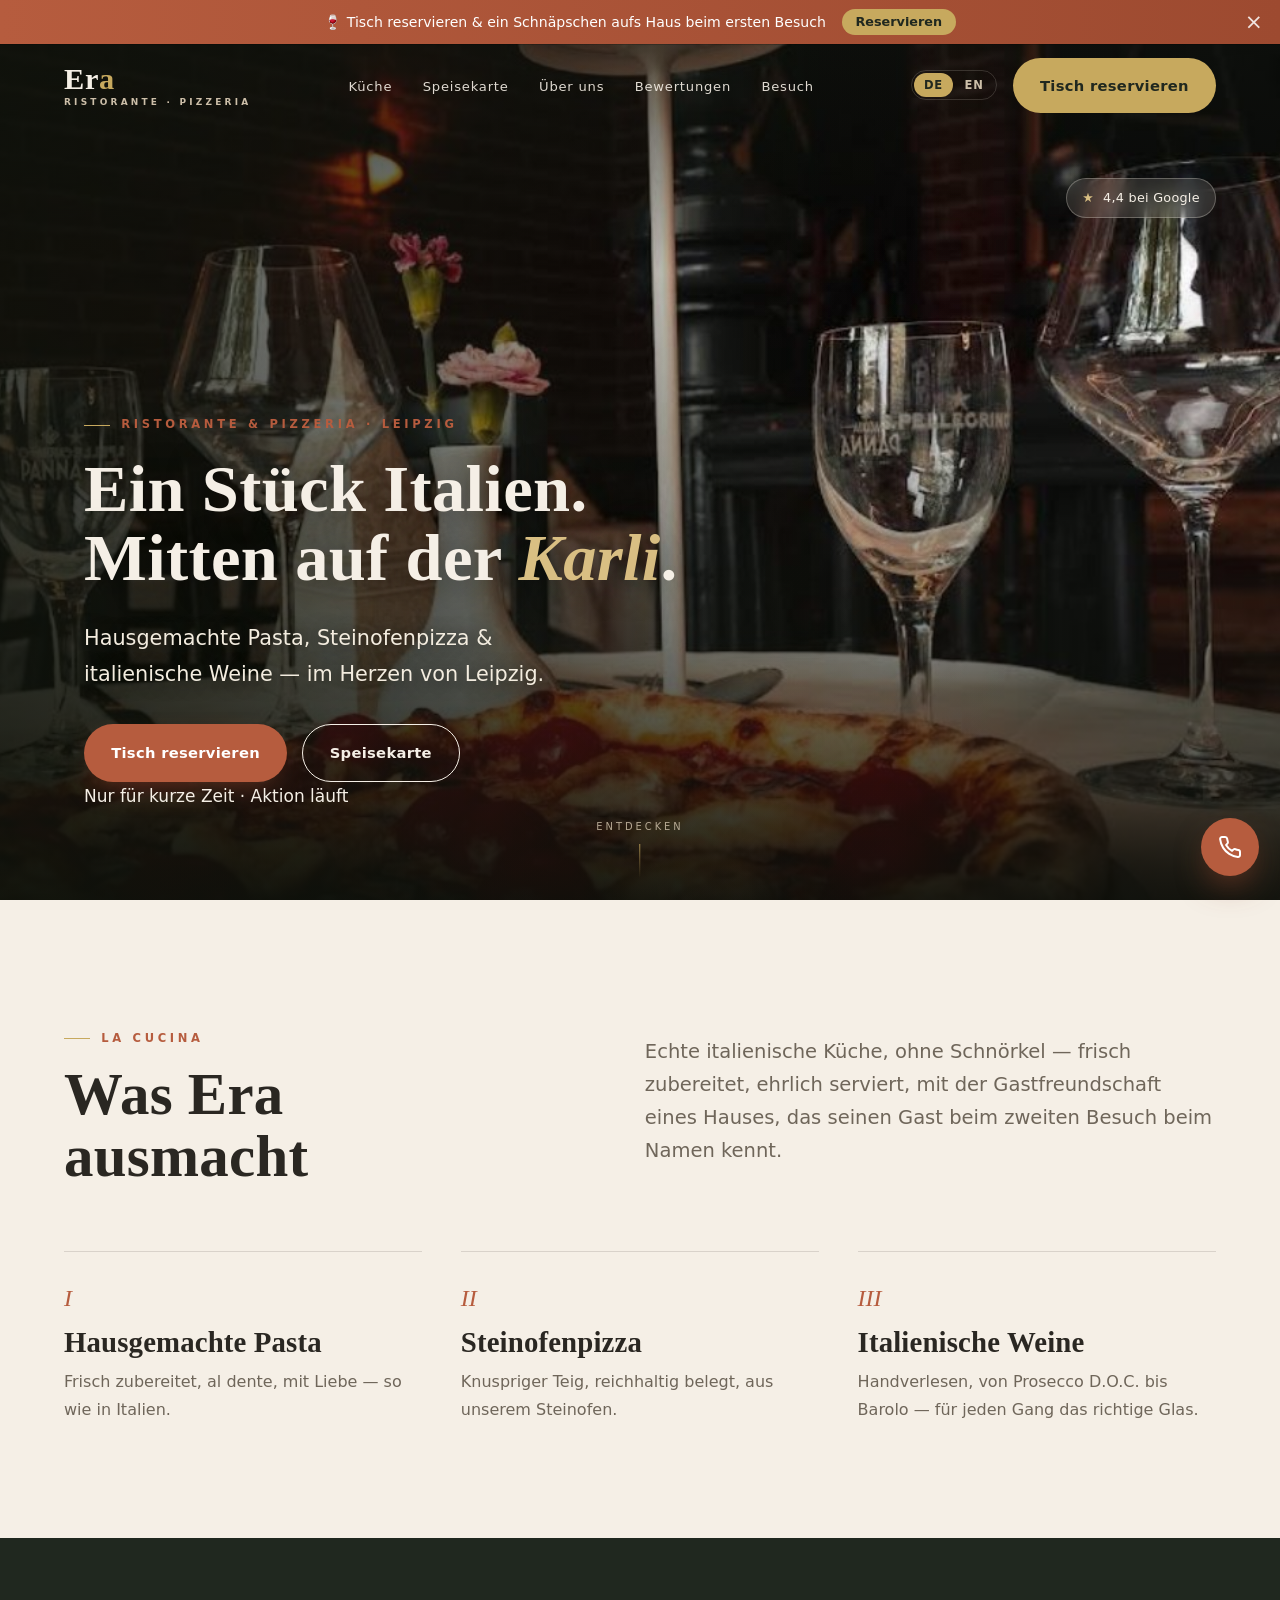
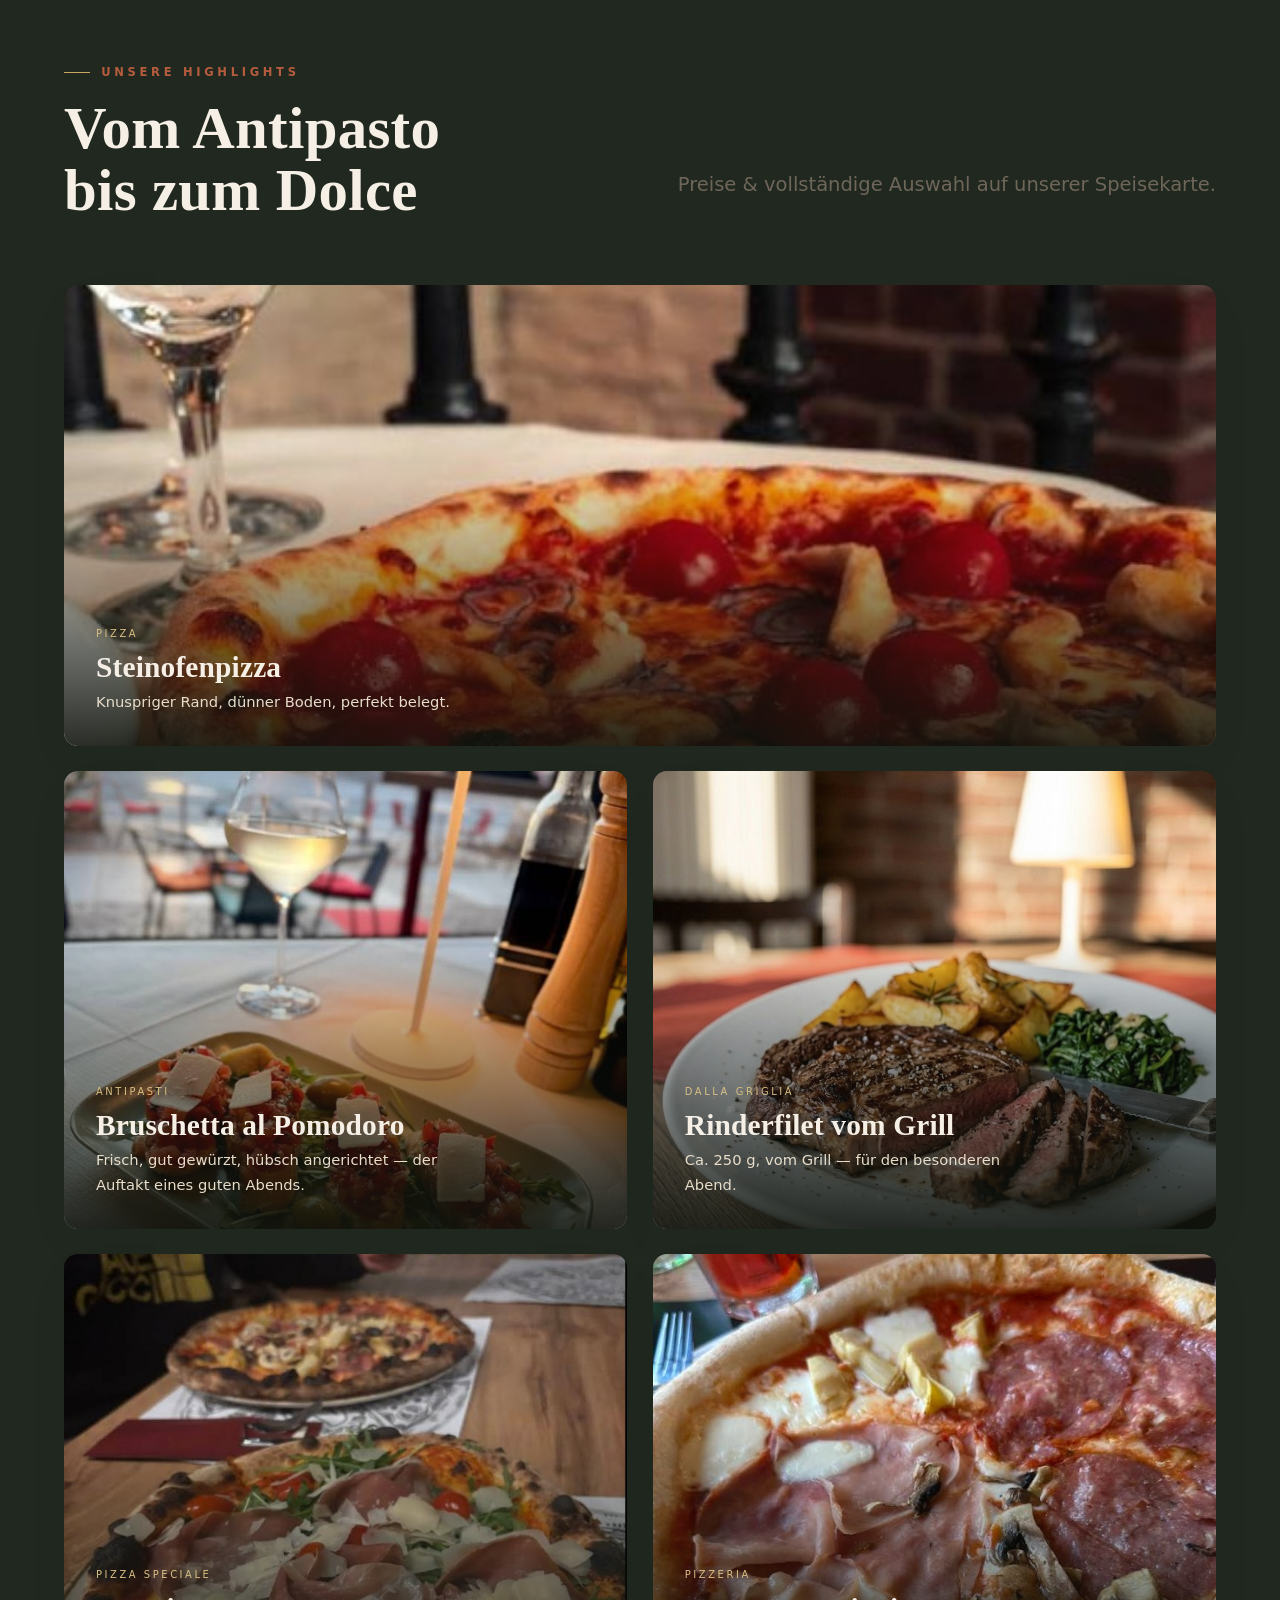
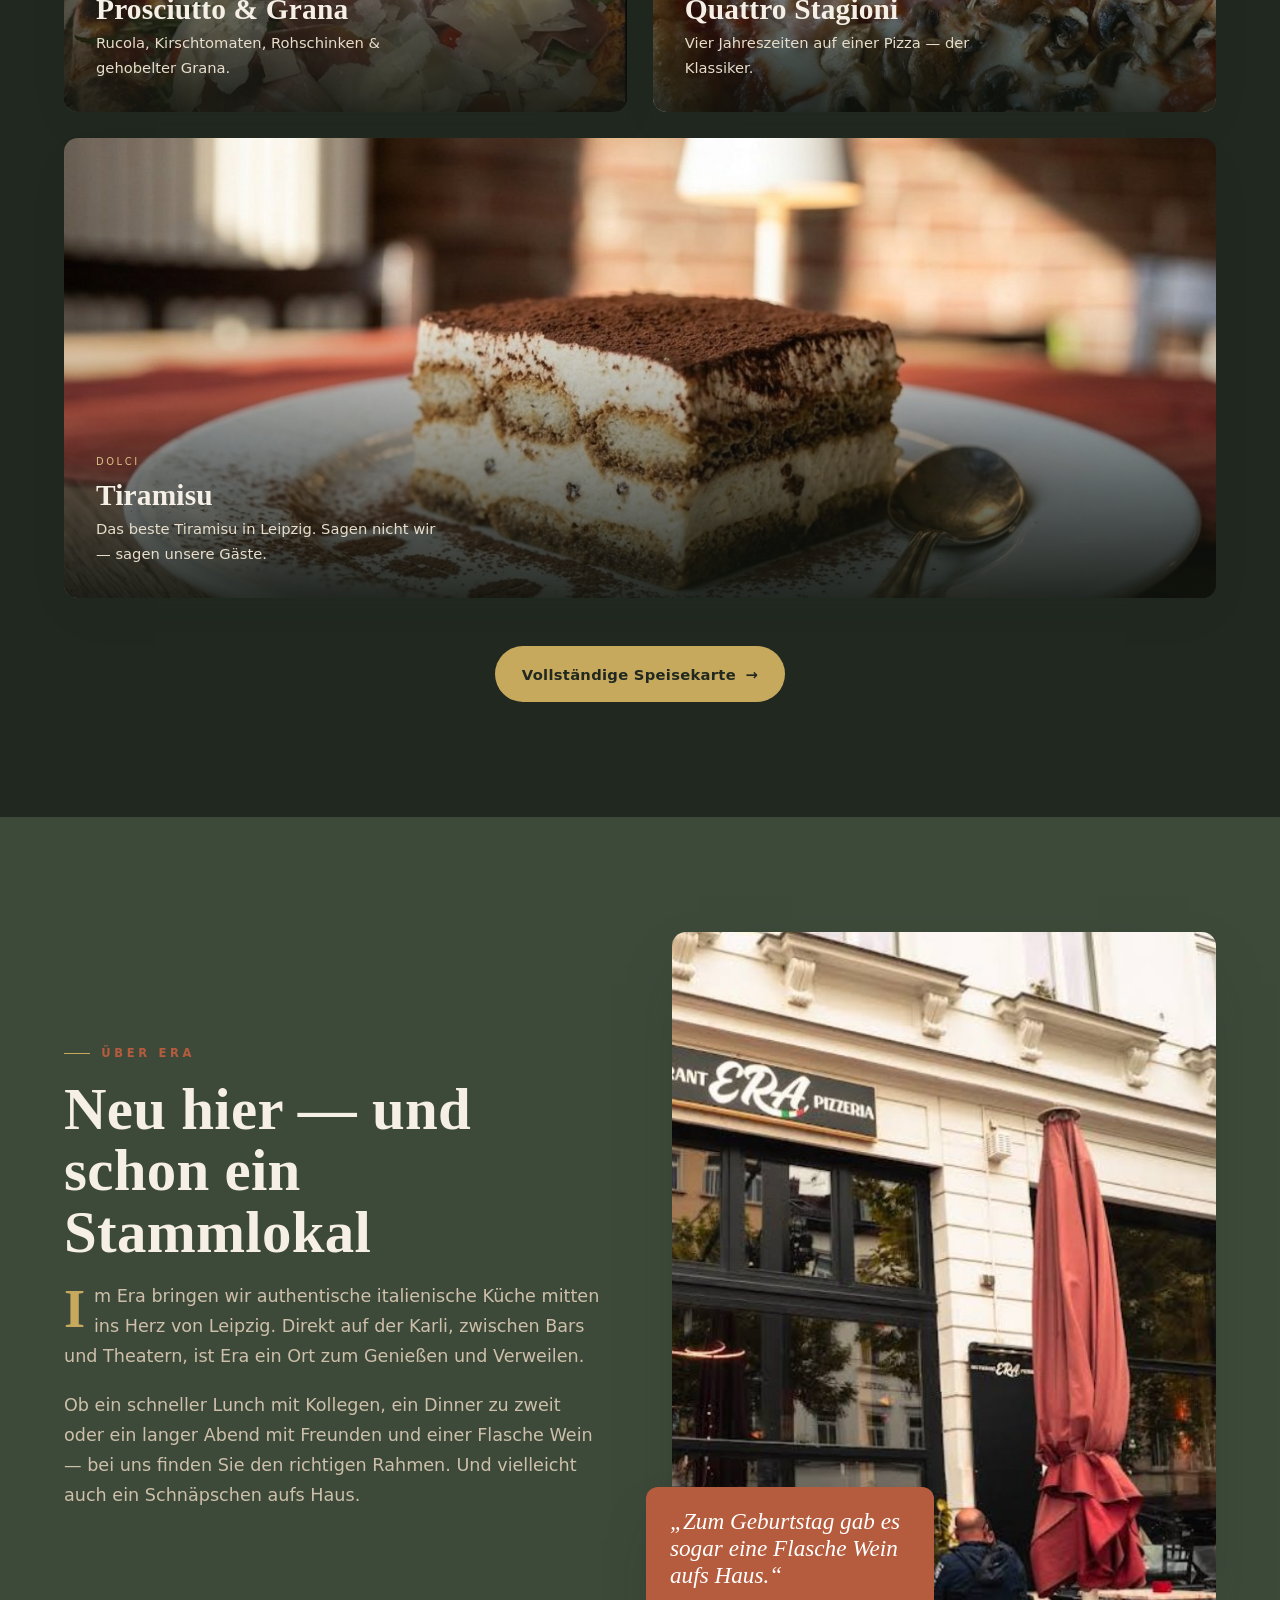
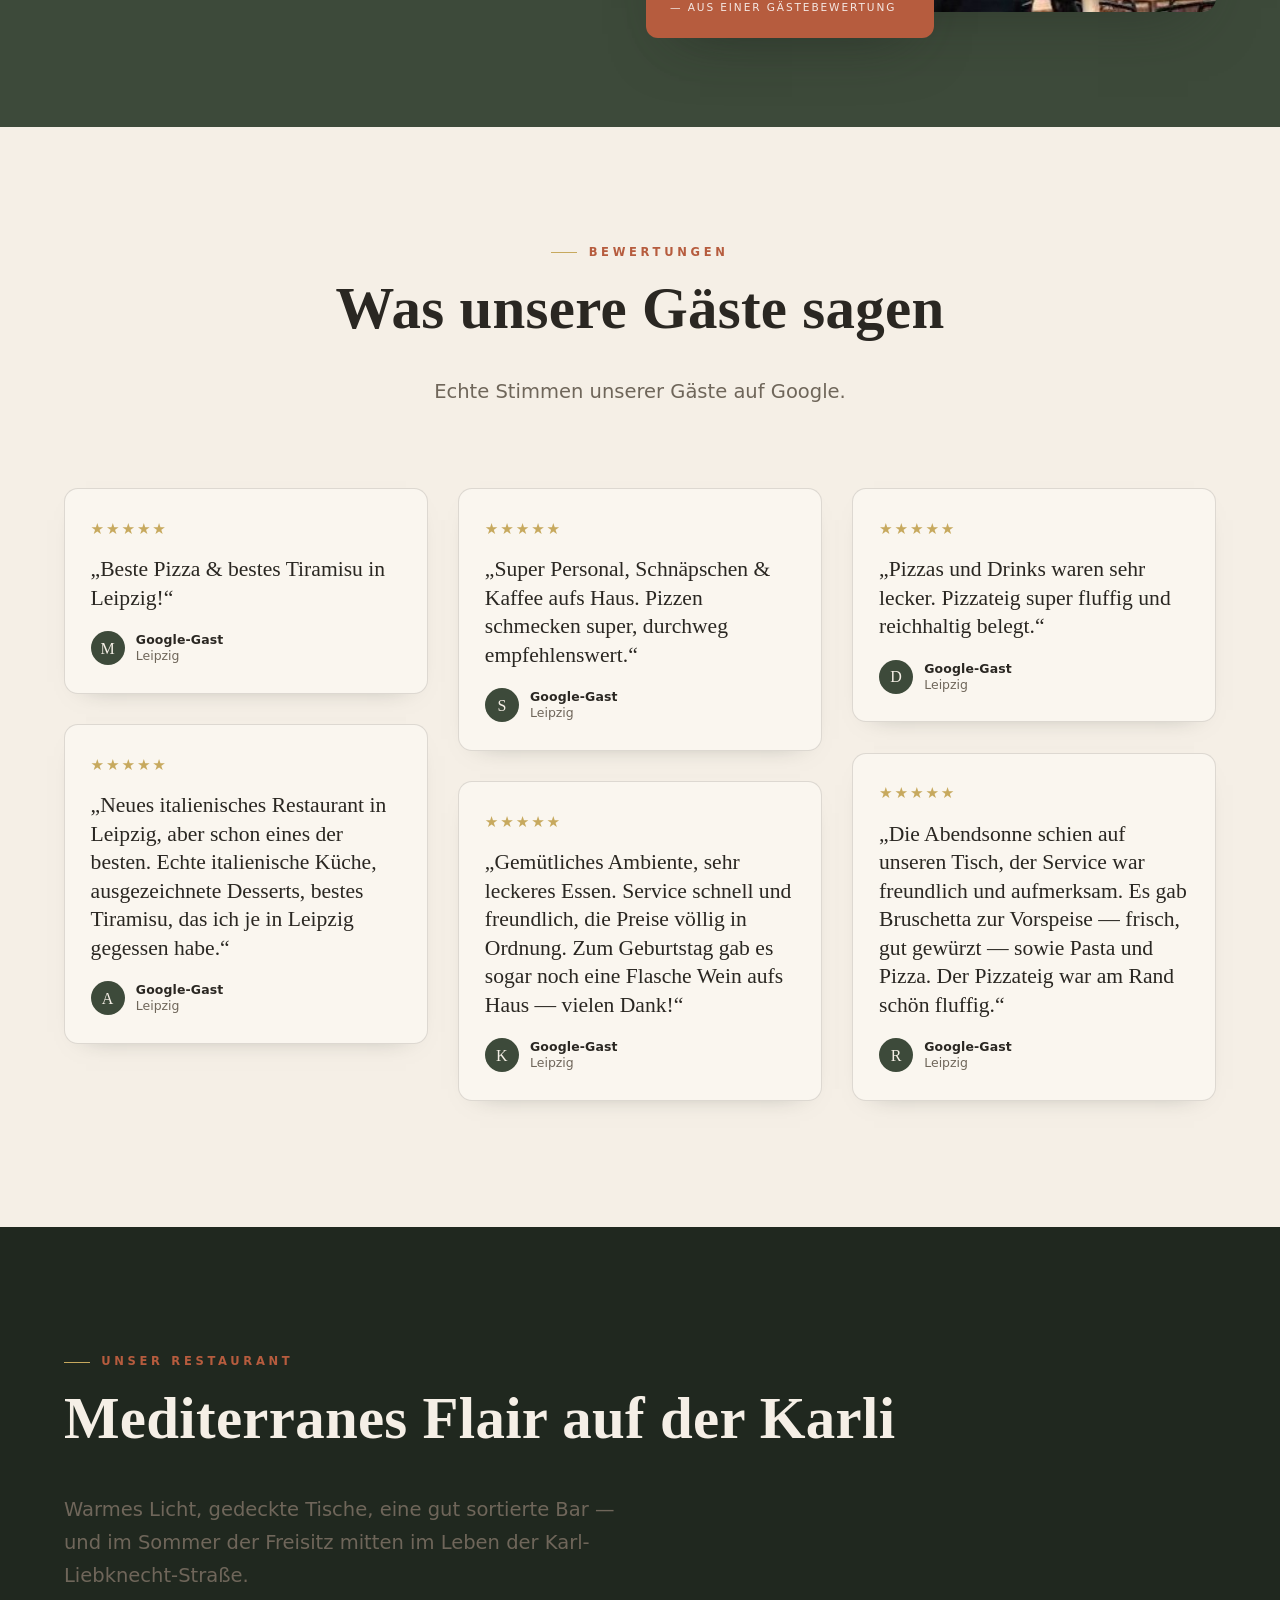
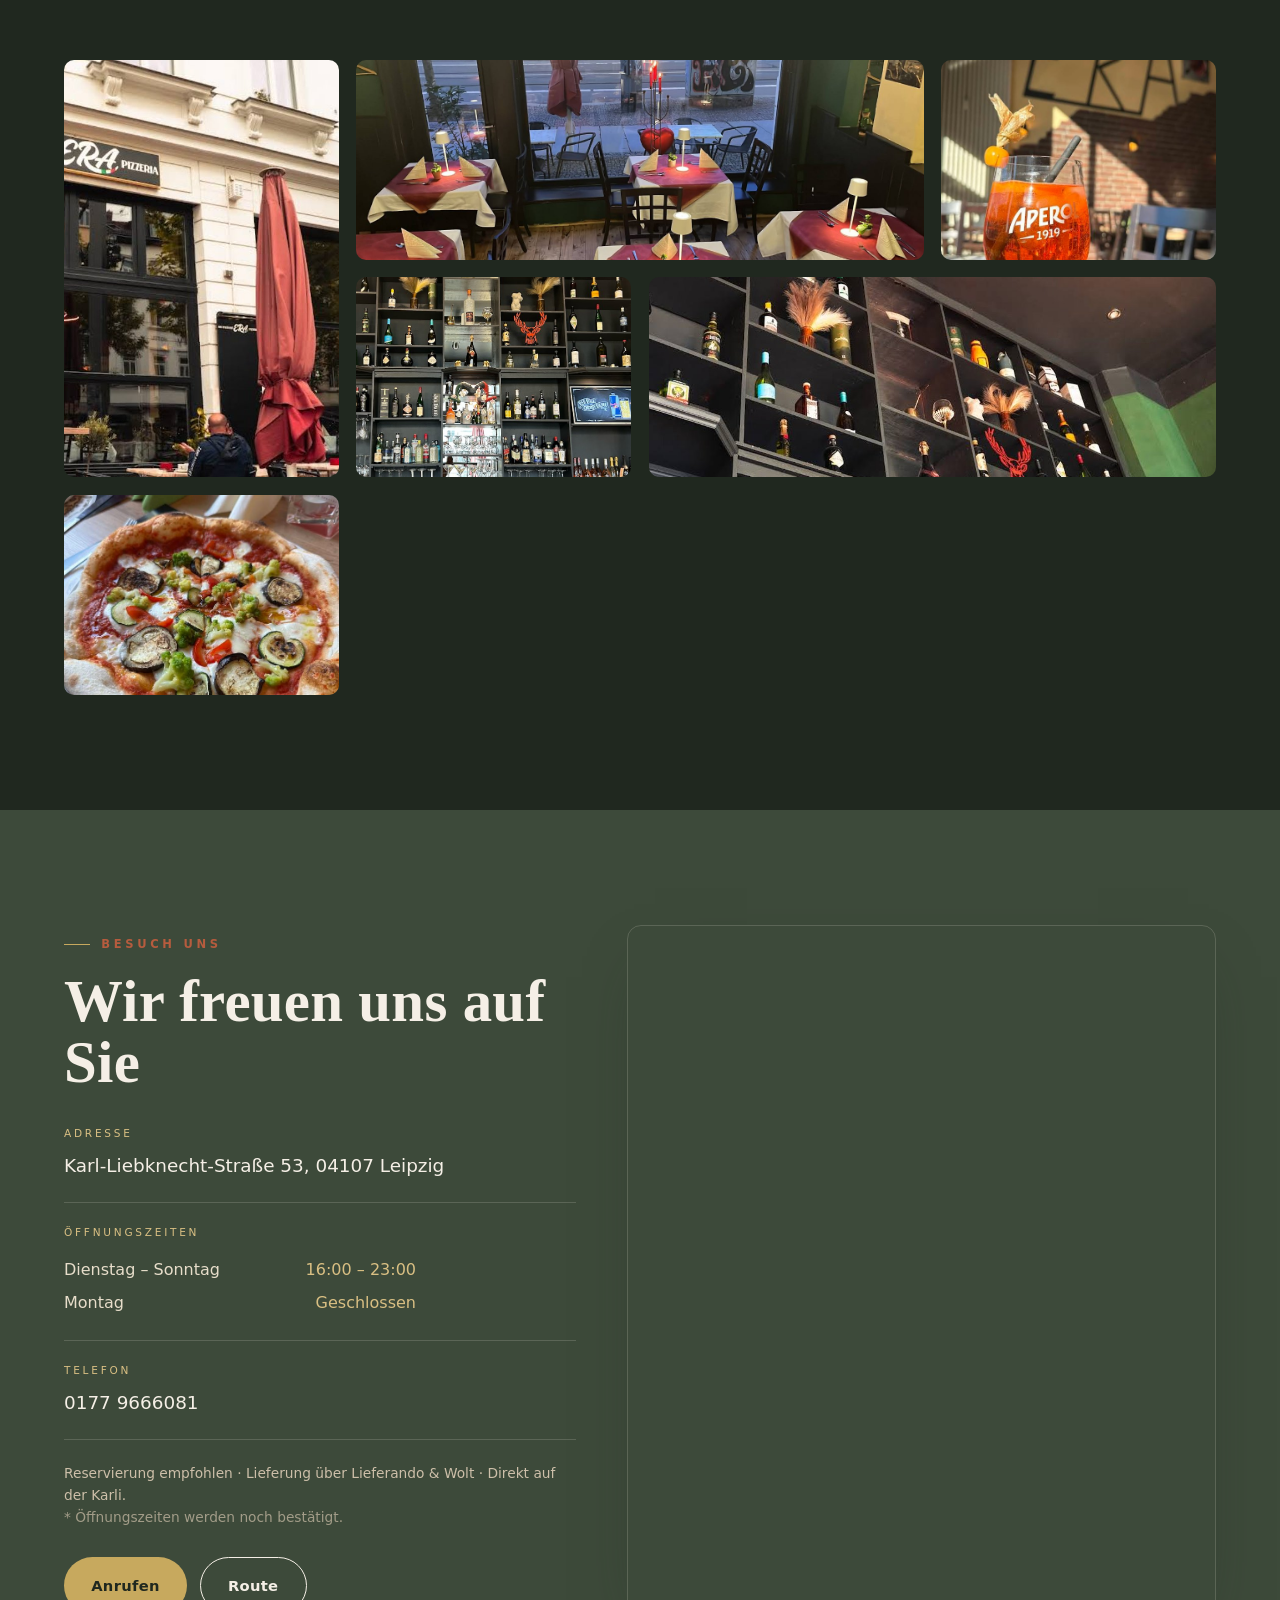
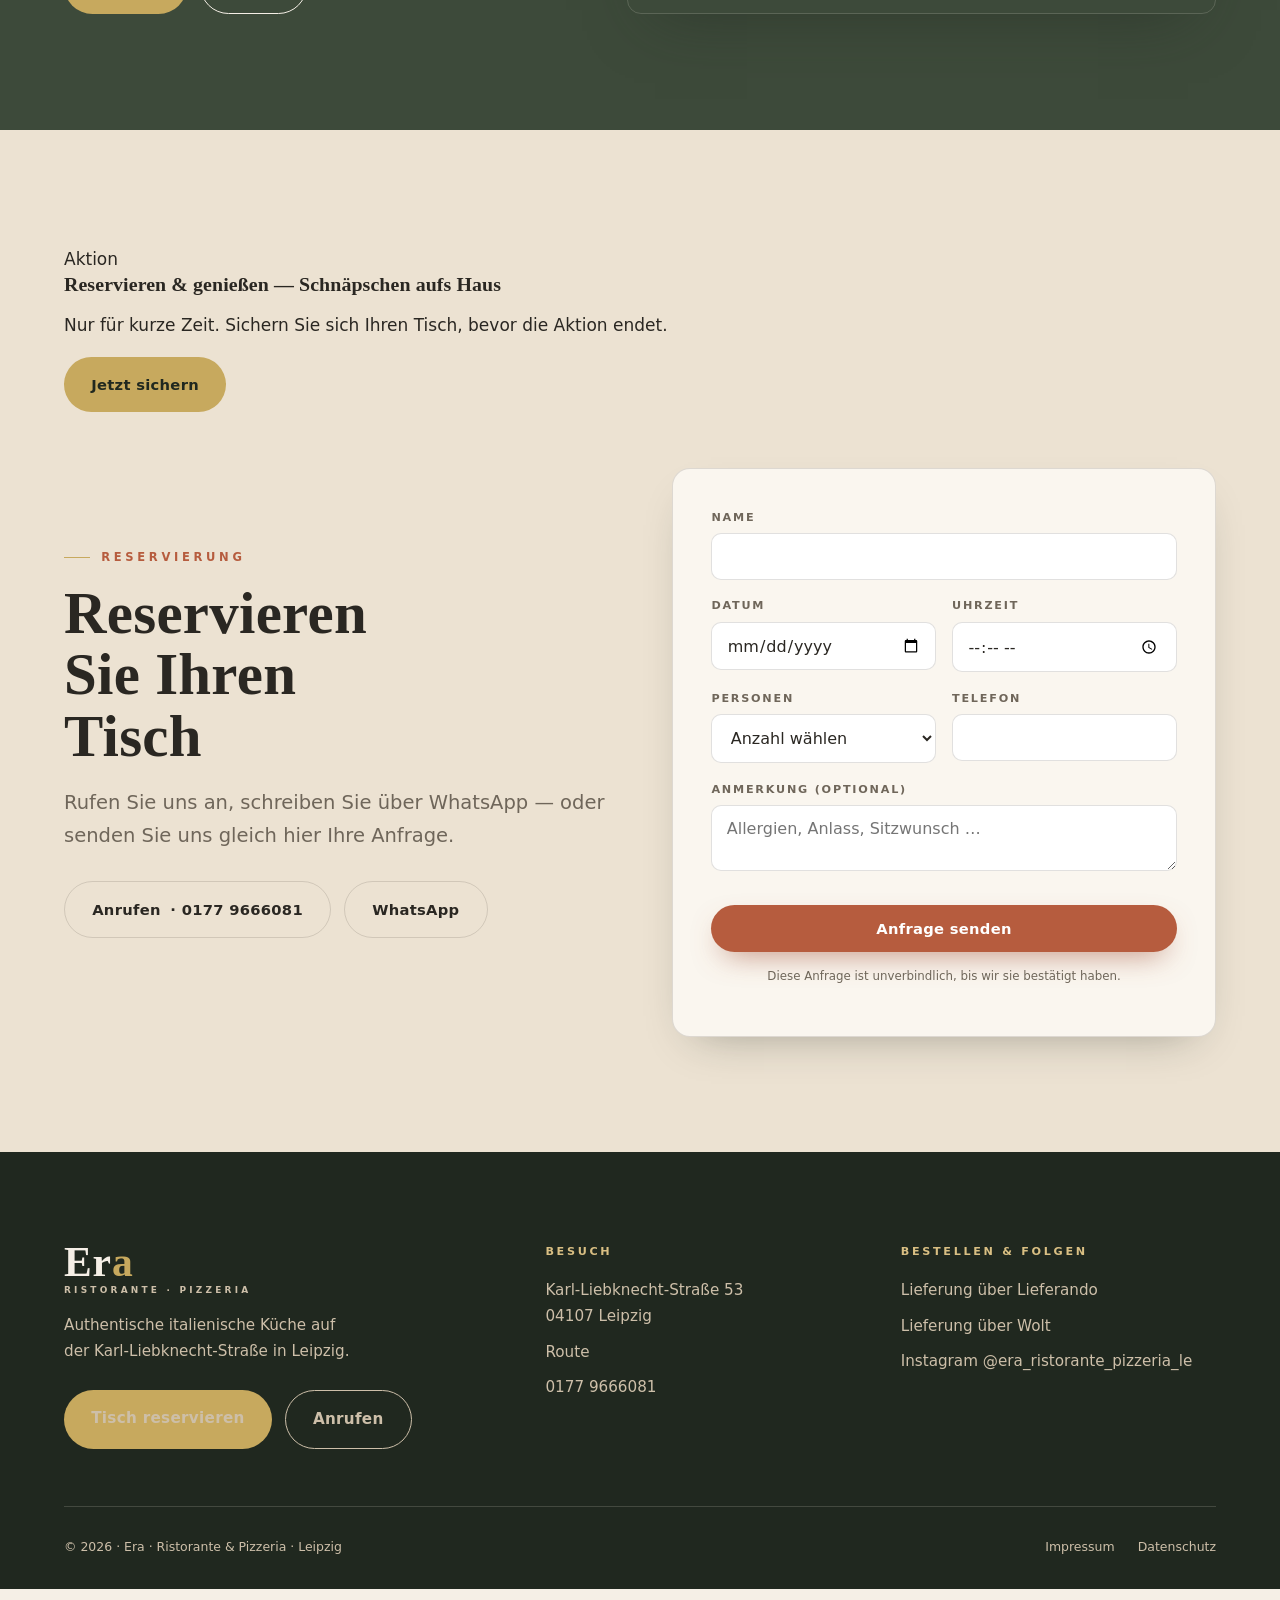
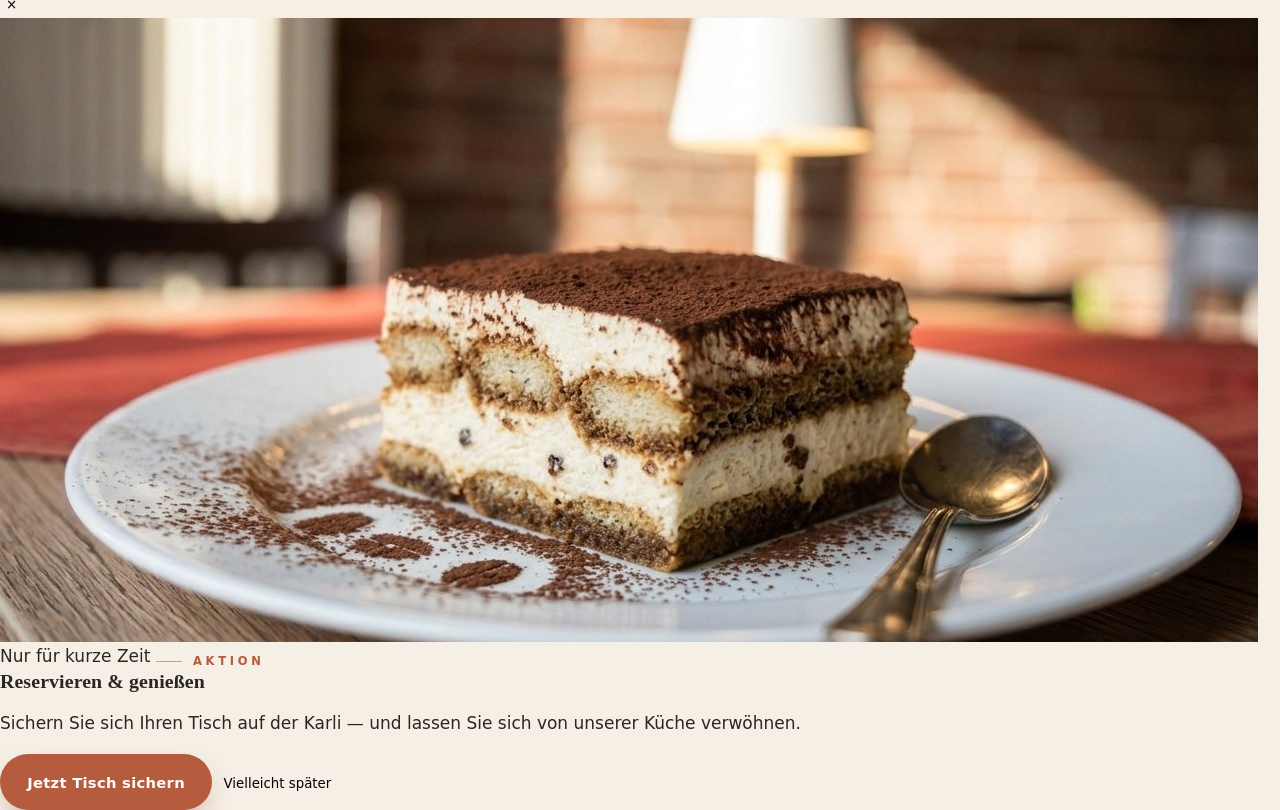
==== commit 5169f861: "Add files via upload" ====
--- a/index.html
+++ b/index.html
@@ -40,7 +40,8 @@
     "postalCode":"04107",
     "addressCountry":"DE"
   },
-  "telephone":"+49341XXXXXX",
+  "telephone":"+491779666081",
+  "openingHours":"Tu-Su 16:00-23:00",
   "priceRange":"€€"
 }
 </script>
@@ -96,6 +97,7 @@
       <a href="#reserve" class="btn btn-primary" data-i18n="cta.reserve">Tisch reservieren</a>
       <a href="#highlights" class="btn btn-ghost"><span data-i18n="cta.menu">Speisekarte</span></a>
     </div>
+    <div class="cta-urgency"><span class="pulse-dot"></span><span data-i18n="urg.hero">Nur für kurze Zeit · Aktion läuft</span></div>
   </div>
   <div class="scroll-hint"><span data-i18n="scroll">Entdecken</span><span class="line"></span></div>
 </section>
@@ -162,6 +164,15 @@
       </article>
 
       <article class="dish reveal d1">
+        <img src="assets/steak.jpg" alt="Rinderfilet vom Grill mit Bratkartoffeln und Spinat" loading="lazy">
+        <div class="dish-text">
+          <span class="tag" data-i18n="d2.t">Dalla Griglia</span>
+          <h3 data-i18n="d2.h">Rinderfilet vom Grill</h3>
+          <p data-i18n="d2.p">Ca. 250 g, vom Grill — für den besonderen Abend.</p>
+        </div>
+      </article>
+
+      <article class="dish reveal">
         <img src="assets/pizza-prosciutto.jpg" alt="Pizza mit Rohschinken und Grana" loading="lazy">
         <div class="dish-text">
           <span class="tag" data-i18n="d4.t">Pizza Speciale</span>
@@ -170,25 +181,25 @@
         </div>
       </article>
 
-      <!-- Signature: Tiramisu (no photo — editorial card) -->
-      <article class="dish signature reveal">
-        <div class="sig-top"><span data-i18n="d5.t">Dolci</span><span class="sig-stars">★★★★★</span></div>
-        <div>
+      <article class="dish reveal d1">
+        <img src="assets/pizza-quattro.jpg" alt="Pizza Quattro Stagioni" loading="lazy">
+        <div class="dish-text">
+          <span class="tag" data-i18n="d6.t">Pizzeria</span>
+          <h3 data-i18n="d6.h">Quattro Stagioni</h3>
+          <p data-i18n="d6.p">Vier Jahreszeiten auf einer Pizza — der Klassiker.</p>
+        </div>
+      </article>
+
+      <!-- Dolce finale: Tiramisù (real photo, full-width climax) -->
+      <article class="dish feature signature-photo reveal">
+        <img src="assets/tiramisu.jpg" alt="Hausgemachtes Tiramisu mit Kakao bestäubt" loading="lazy">
+        <div class="dish-text">
+          <span class="tag" data-i18n="d5.t">Dolci · ★★★★★</span>
           <h3 data-i18n="d5.h">Tiramisu</h3>
           <p data-i18n="d5.p">Das beste Tiramisu in Leipzig. Sagen nicht wir — sagen unsere Gäste.</p>
         </div>
       </article>
-
-      <article class="dish reveal d1">
-        <img src="assets/pizza-verdure.jpg" alt="Pizza alle Verdure mit Gemüse" loading="lazy">
-        <div class="dish-text">
-          <span class="tag" data-i18n="d2.t">Dalla Griglia</span>
-          <h3 data-i18n="d2.h">Rinderfilet vom Grill</h3>
-          <p data-i18n="d2.p">Ca. 250 g, vom Grill — für den besonderen Abend.</p>
-        </div>
-      </article>
-    </div>
-    <!-- TODO: replace pizza-verdure image with a real grilled beef-fillet photo for the "Rinderfilet" card -->
+    </div>
 
     <div class="hl-foot reveal">
       <a href="speisekarte.html" class="btn btn-gold">
@@ -281,7 +292,7 @@
       <div class="gphoto"><img src="assets/aperol-era.jpg" alt="Aperol Spritz vor dem Era Schriftzug" loading="lazy"></div>
       <div class="gphoto"><img src="assets/bar-front.jpg" alt="Gut sortierte Bar im Era" loading="lazy"></div>
       <div class="gphoto g-w2"><img src="assets/bar-angle.jpg" alt="Flaschenregal der Era Bar" loading="lazy"></div>
-      <div class="gphoto"><img src="assets/pizza-quattro.jpg" alt="Pizza Quattro Stagioni" loading="lazy"></div>
+      <div class="gphoto"><img src="assets/pizza-verdure.jpg" alt="Pizza alle Verdure mit Gemüse" loading="lazy"></div>
     </div>
   </div>
 </section>
@@ -302,23 +313,20 @@
         <div class="row reveal">
           <div class="label" data-i18n="visit.hours">Öffnungszeiten</div>
           <div class="val" style="margin-top:.7rem">
-            <!-- TODO: verify exact opening hours on Google Maps -->
-            <div class="hours-line"><span data-i18n="h.mondo">Montag – Donnerstag</span><span>12:00 – 23:00</span></div>
-            <div class="hours-line"><span data-i18n="h.frsa">Freitag – Samstag</span><span>12:00 – 24:00</span></div>
-            <div class="hours-line"><span data-i18n="h.so">Sonntag</span><span>12:00 – 23:00</span></div>
+            <div class="hours-line"><span data-i18n="h.days">Dienstag – Sonntag</span><span data-i18n="h.open">16:00 – 23:00</span></div>
+            <div class="hours-line"><span data-i18n="h.closedday">Montag</span><span data-i18n="h.closed">Geschlossen</span></div>
           </div>
         </div>
 
         <div class="row reveal">
           <div class="label" data-i18n="visit.phone">Telefon</div>
-          <!-- TODO: verify phone number on Google Maps -->
-          <div class="val"><a href="tel:+49341XXXXXX">+49 341 XXX XXX</a></div>
+          <div class="val"><a href="tel:+491779666081">0177 9666081</a></div>
         </div>
 
         <p class="visit-note reveal" data-i18n="visit.note">Reservierung empfohlen · Lieferung über Lieferando &amp; Wolt · Direkt auf der Karli.</p>
 
         <div class="visit-cta reveal">
-          <a href="tel:+49341XXXXXX" class="btn btn-gold"><span data-i18n="cta.call">Anrufen</span></a>
+          <a href="tel:+491779666081" class="btn btn-gold"><span data-i18n="cta.call">Anrufen</span></a>
           <a href="https://www.google.com/maps/dir/?api=1&destination=Era+Restaurant+Karl-Liebknecht-Stra%C3%9Fe+53+04107+Leipzig" target="_blank" rel="noopener noreferrer" class="btn btn-ghost"><span data-i18n="cta.route">Route</span></a>
         </div>
       </div>
@@ -336,17 +344,26 @@
 <!-- ============================ RESERVE ============================ -->
 <section class="section reserve" id="reserve">
   <div class="wrap">
+    <div class="promo-strip reveal" style="margin-bottom:clamp(2.5rem,5vw,3.5rem)">
+      <div class="ps-main">
+        <span class="ps-badge"><span class="pulse-dot"></span><span data-i18n="strip.badge">Aktion</span></span>
+        <h3 data-i18n="strip.title">Reservieren &amp; genießen — Schnäpschen aufs Haus</h3>
+        <p class="ps-text" data-i18n="strip.text">Nur für kurze Zeit. Sichern Sie sich Ihren Tisch, bevor die Aktion endet.</p>
+      </div>
+      <div class="ps-cta">
+        <a href="tel:+491779666081" class="btn btn-gold"><span data-i18n="strip.cta">Jetzt sichern</span></a>
+      </div>
+    </div>
     <div class="reserve-grid">
       <div class="reserve-copy">
         <span class="eyebrow reveal" data-i18n="res.eyebrow">Reservierung</span>
         <h2 class="section-title reveal d1" data-i18n="res.title" style="margin-top:1rem;">Reservieren Sie Ihren Tisch</h2>
         <p class="lead reveal d1" style="margin-top:1.2rem" data-i18n="res.lead">Rufen Sie uns an, schreiben Sie über WhatsApp — oder senden Sie uns gleich hier Ihre Anfrage.</p>
         <div class="reserve-quick reveal d2">
-          <!-- TODO: verify phone number -->
-          <a href="tel:+49341XXXXXX" class="btn btn-ghost"><span data-i18n="cta.call">Anrufen</span> · +49 341 XXX XXX</a>
-          <!-- TODO: verify WhatsApp number -->
-          <a href="https://wa.me/49341XXXXXX?text=Hallo%2C%20ich%20m%C3%B6chte%20gerne%20einen%20Tisch%20reservieren." target="_blank" rel="noopener noreferrer" class="btn btn-ghost">WhatsApp</a>
-        </div>
+                    <a href="tel:+491779666081" class="btn btn-ghost"><span data-i18n="cta.call">Anrufen</span> · 0177 9666081</a>
+                    <a href="https://wa.me/491779666081?text=Hallo%2C%20ich%20m%C3%B6chte%20gerne%20einen%20Tisch%20reservieren." target="_blank" rel="noopener noreferrer" class="btn btn-ghost">WhatsApp</a>
+        </div>
+        <div class="cta-urgency reveal d2"><span class="pulse-dot"></span><span data-i18n="urg.reserve">Aktion endet bald — jetzt sichern</span></div>
       </div>
 
       <form class="res reveal d1" id="res-form" novalidate>
@@ -403,15 +420,14 @@
         <p style="margin-top:1.1rem;max-width:30ch" data-i18n="foot.tag">Authentische italienische Küche auf der Karl-Liebknecht-Straße in Leipzig.</p>
         <div class="foot-cta">
           <a href="#reserve" class="btn btn-gold" data-i18n="cta.reserve">Tisch reservieren</a>
-          <a href="tel:+49341XXXXXX" class="btn btn-ghost"><span data-i18n="cta.call">Anrufen</span></a>
+          <a href="tel:+491779666081" class="btn btn-ghost"><span data-i18n="cta.call">Anrufen</span></a>
         </div>
       </div>
       <div class="footer-col">
         <h4 data-i18n="foot.visit">Besuch</h4>
         <p>Karl-Liebknecht-Straße 53<br>04107 Leipzig</p>
         <a href="https://www.google.com/maps/dir/?api=1&destination=Era+Restaurant+Karl-Liebknecht-Stra%C3%9Fe+53+04107+Leipzig" target="_blank" rel="noopener noreferrer" data-i18n="cta.route">Route</a>
-        <!-- TODO: verify phone -->
-        <a href="tel:+49341XXXXXX">+49 341 XXX XXX</a>
+                <a href="tel:+491779666081">0177 9666081</a>
       </div>
       <div class="footer-col">
         <h4 data-i18n="foot.order">Bestellen & Folgen</h4>
@@ -432,15 +448,33 @@
   </div>
 </footer>
 
+<!-- ============================ PROMO MODAL (funnel) ============================ -->
+<!-- TODO: when the client sends the promo details, update promo.title / promo.text / promo.badge in assets/app.js -->
+<div class="promo" id="promo" role="dialog" aria-modal="true" aria-label="Aktion">
+  <div class="promo-card">
+    <button class="promo-close" id="promoClose" aria-label="Schließen">&times;</button>
+    <div class="promo-media"><img src="assets/tiramisu.jpg" alt=""></div>
+    <div class="promo-body">
+      <span class="promo-badge" data-i18n="promo.badge">Nur für kurze Zeit</span>
+      <span class="eyebrow" data-i18n="promo.eyebrow">Aktion</span>
+      <h3 data-i18n="promo.title">Reservieren &amp; genießen</h3>
+      <p data-i18n="promo.text">Sichern Sie sich Ihren Tisch auf der Karli — und lassen Sie sich von unserer Küche verwöhnen.</p>
+      <div class="promo-actions">
+        <a href="#reserve" class="btn btn-primary" id="promoCta" data-i18n="promo.cta">Jetzt Tisch sichern</a>
+        <button class="promo-dismiss" id="promoDismiss" data-i18n="promo.dismiss">Vielleicht später</button>
+      </div>
+    </div>
+  </div>
+</div>
+
 <!-- Floating phone (desktop) -->
-<!-- TODO: verify phone -->
-<a href="tel:+49341XXXXXX" class="fab" aria-label="Anrufen" data-i18n-al="cta.call">
+<a href="tel:+491779666081" class="fab" aria-label="Anrufen" data-i18n-al="cta.call">
   <svg viewBox="0 0 24 24" fill="none" stroke="currentColor" stroke-width="2" stroke-linecap="round" stroke-linejoin="round"><path d="M22 16.92v3a2 2 0 0 1-2.18 2 19.79 19.79 0 0 1-8.63-3.07 19.5 19.5 0 0 1-6-6 19.79 19.79 0 0 1-3.07-8.67A2 2 0 0 1 4.11 2h3a2 2 0 0 1 2 1.72c.13.96.36 1.9.7 2.81a2 2 0 0 1-.45 2.11L8.09 9.91a16 16 0 0 0 6 6l1.27-1.27a2 2 0 0 1 2.11-.45c.91.34 1.85.57 2.81.7A2 2 0 0 1 22 16.92z"/></svg>
 </a>
 
 <!-- Mobile action bar -->
 <nav class="mobile-bar" aria-label="Schnellaktionen">
-  <a href="tel:+49341XXXXXX">
+  <a href="tel:+491779666081">
     <svg viewBox="0 0 24 24" fill="none" stroke="currentColor" stroke-width="2" stroke-linecap="round" stroke-linejoin="round"><path d="M22 16.92v3a2 2 0 0 1-2.18 2 19.79 19.79 0 0 1-8.63-3.07 19.5 19.5 0 0 1-6-6 19.79 19.79 0 0 1-3.07-8.67A2 2 0 0 1 4.11 2h3a2 2 0 0 1 2 1.72c.13.96.36 1.9.7 2.81a2 2 0 0 1-.45 2.11L8.09 9.91a16 16 0 0 0 6 6l1.27-1.27a2 2 0 0 1 2.11-.45c.91.34 1.85.57 2.81.7A2 2 0 0 1 22 16.92z"/></svg>
     <span data-i18n="cta.call">Anrufen</span>
   </a>
--- a/assets/styles.css
+++ b/assets/styles.css
@@ -30,10 +30,11 @@
   --shadow:0 24px 60px -28px rgba(32,40,31,.5);
   --shadow-soft:0 18px 44px -24px rgba(32,40,31,.42);
   --r:14px;
+  --bar-h:44px;
 }
 
 *{box-sizing:border-box;}
-html{scroll-behavior:smooth;scroll-padding-top:84px;-webkit-text-size-adjust:100%;}
+html{scroll-behavior:smooth;scroll-padding-top:calc(84px + var(--bar-h));-webkit-text-size-adjust:100%;}
 body{
   margin:0;
   font-family:var(--sans);
@@ -100,7 +101,7 @@
 
 /* ---------- Header ---------- */
 .header{
-  position:fixed;top:0;left:0;right:0;z-index:60;
+  position:fixed;top:var(--bar-h);left:0;right:0;z-index:60;
   display:flex;align-items:center;justify-content:space-between;
   padding:.85rem var(--pad);
   background:rgba(32,40,31,0);
@@ -346,3 +347,26 @@
   .scroll-hint{display:none;}
   .rating-pill{top:auto;right:var(--pad);}
 }
+
+
+/* ---------- Promo top bar (welcome promo) ---------- */
+#promobar{position:fixed;top:0;left:0;right:0;z-index:80;
+  display:flex;align-items:center;justify-content:center;gap:1rem;
+  background:linear-gradient(90deg,var(--terracotta),var(--terracotta-deep));
+  color:#fff;font-family:var(--sans);font-size:.88rem;font-weight:500;
+  padding:.55rem 2.6rem;text-align:center;line-height:1.3;box-shadow:0 1px 0 rgba(0,0,0,.18);}
+#promobar .pb-cta{flex:0 0 auto;background:var(--gold);color:var(--olive-deep);
+  font-weight:700;padding:.3rem .85rem;border-radius:999px;font-size:.8rem;white-space:nowrap;}
+#promobar .pb-cta:hover{background:var(--gold-soft);transform:translateY(-1px);}
+#promobar .pb-close{position:absolute;right:.7rem;top:50%;transform:translateY(-50%);
+  color:#fff;font-size:1.35rem;line-height:1;opacity:.85;background:none;border:none;cursor:pointer;}
+#promobar .pb-close:hover{opacity:1;}
+body.pb-hidden #promobar{display:none;}
+.menu-page{padding-top:calc(96px + var(--bar-h)) !important;}
+.legal-page{padding-top:calc(96px + var(--bar-h)) !important;}
+.cat-nav{top:calc(64px + var(--bar-h)) !important;}
+.rating-pill{top:calc(var(--pad) + 70px + var(--bar-h)) !important;}
+@media(max-width:600px){
+  #promobar{font-size:.78rem;gap:.6rem;padding:.5rem 2.2rem;}
+  #promobar .pb-cta{padding:.26rem .7rem;font-size:.74rem;}
+}
